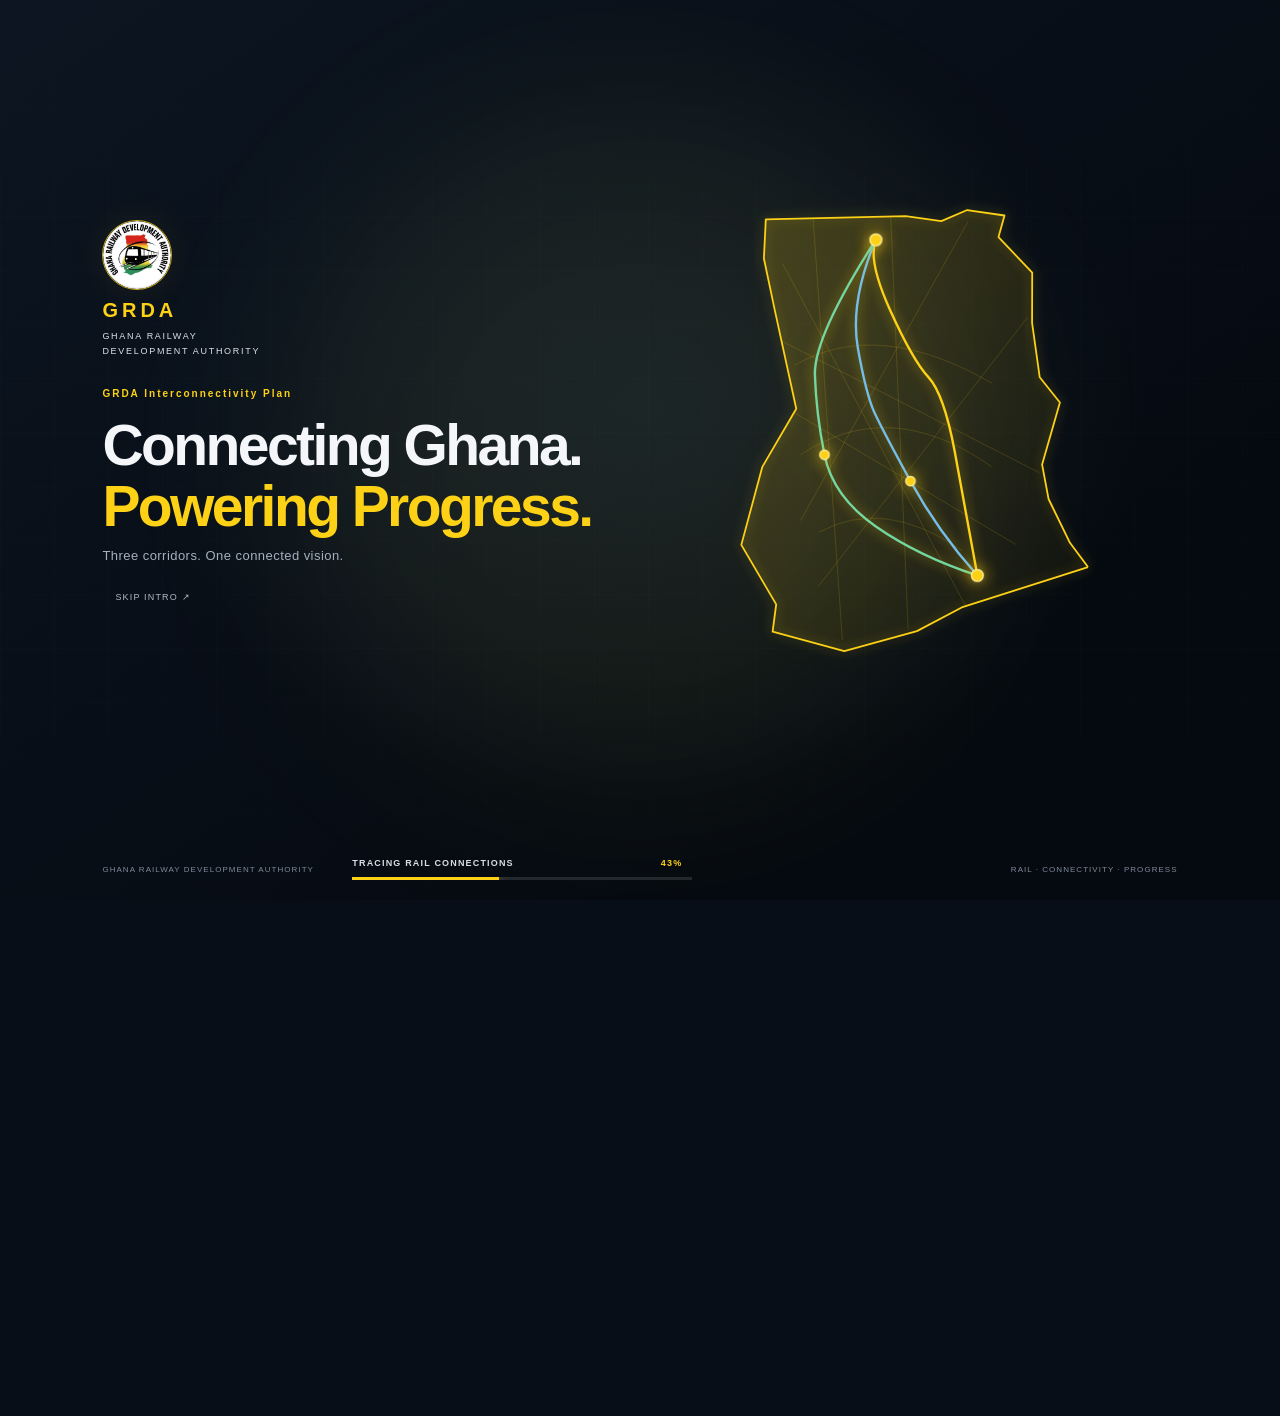
==== index.html @ c9bf3bff "fixes" ====
<!DOCTYPE html>
<html lang="en">
<head>
    <meta charset="UTF-8">
    <meta name="viewport" content="width=device-width, initial-scale=1">
    <meta name="theme-color" content="#080e17">

    <title>GRDA | Interconnectivity Plan</title>

    <meta
        name="description"
        content="Explore Ghana's Eastern, Central and Western railway corridors through the GRDA digital visualization platform."
    >

    <!-- =====================================================
         PWA
         ====================================================== -->

    <link rel="manifest" href="manifest.json">

    <meta name="mobile-web-app-capable" content="yes">
    <meta name="apple-mobile-web-app-capable" content="yes">
    <meta name="apple-mobile-web-app-status-bar-style" content="black-translucent">
    <meta name="apple-mobile-web-app-title" content="GRDA Corridors">

    <link rel="stylesheet" href="style.css">
    <script src="app.js" defer></script>
</head>

<body>
    <a class="skip-link" href="#corridors">Skip introduction</a>

    <!-- CINEMATIC OPENING -->
    <section id="intro" class="intro" aria-label="GRDA introduction">
        <div class="intro-grid" aria-hidden="true"></div>
        <div class="intro-glow" aria-hidden="true"></div>

        <div class="intro-content">
            <div class="brand-lockup">
                <div class="brand-seal">
                    <img
                        src="assets/GRDA-Logo.jpg"
                        alt=""
                        onerror="this.style.display='none'"
                    >
                    <span class="seal-fallback" aria-hidden="true">G</span>
                </div>

                <p class="brand-acronym">GRDA</p>
                <p class="brand-name">
                    GHANA RAILWAY<br>
                    DEVELOPMENT AUTHORITY
                </p>
            </div>

            <p class="intro-eyebrow">GRDA Interconnectivity Plan</p>

            <h1>
                Connecting Ghana.<br>
                <span>Powering Progress.</span>
            </h1>

            <p class="intro-description">
                Three corridors. One connected vision.
            </p>

            <div class="intro-map" aria-label="Stylized map of Ghana with illustrative rail routes">
                <svg
                    id="ghana-map"
                    viewBox="0 0 360 410"
                    role="img"
                    aria-labelledby="map-title map-description"
                >
                    <title id="map-title">Ghana railway network introduction</title>
                    <desc id="map-description">
                        A stylized outline of Ghana with animated illustrative
                        connections representing the three railway corridors.
                        Lines are decorative and are not surveyed route alignments.
                    </desc>

                    <defs>
                        <linearGradient id="ghana-fill" x1="0" y1="0" x2="1" y2="1">
                            <stop offset="0%" stop-color="#fcd116" stop-opacity=".20"/>
                            <stop offset="100%" stop-color="#fcd116" stop-opacity=".025"/>
                        </linearGradient>

                        <filter id="route-glow" x="-100%" y="-100%" width="300%" height="300%">
                            <feGaussianBlur stdDeviation="4" result="blur"/>
                            <feMerge>
                                <feMergeNode in="blur"/>
                                <feMergeNode in="SourceGraphic"/>
                            </feMerge>
                        </filter>

                        <clipPath id="ghana-clip">
                            <path id="ghana-outline" d="
                                M 320.6 319.0
                                L 214.9 352.8
                                L 177.4 372.6
                                L 116.6 389.4
                                L 56.6 373.0
                                L 59.6 350.2
                                L 30.4 300.4
                                L 48.0 235.1
                                L 76.4 186.5
                                L 58.5 104.3
                                L 49.3 60.7
                                L 50.9 27.9
                                L 168.0 25.2
                                L 197.8 29.4
                                L 219.5 20.1
                                L 250.7 24.7
                                L 245.7 42.7
                                L 273.9 72.5
                                L 273.8 114.5
                                L 280.2 160.1
                                L 297.1 181.2
                                L 282.2 233.2
                                L 287.6 262.0
                                L 305.5 298.7
                                Z
                            "/>
                        </clipPath>
                    </defs>

                    <path
                        class="ghana-fill"
                        d="
                            M 320.6 319.0 L 214.9 352.8 L 177.4 372.6
                            L 116.6 389.4 L 56.6 373.0 L 59.6 350.2
                            L 30.4 300.4 L 48.0 235.1 L 76.4 186.5
                            L 58.5 104.3 L 49.3 60.7 L 50.9 27.9
                            L 168.0 25.2 L 197.8 29.4 L 219.5 20.1
                            L 250.7 24.7 L 245.7 42.7 L 273.9 72.5
                            L 273.8 114.5 L 280.2 160.1 L 297.1 181.2
                            L 282.2 233.2 L 287.6 262.0 L 305.5 298.7 Z
                        "
                    />

                    <path
                        class="ghana-outline"
                        pathLength="100"
                        d="
                            M 320.6 319.0 L 214.9 352.8 L 177.4 372.6
                            L 116.6 389.4 L 56.6 373.0 L 59.6 350.2
                            L 30.4 300.4 L 48.0 235.1 L 76.4 186.5
                            L 58.5 104.3 L 49.3 60.7 L 50.9 27.9
                            L 168.0 25.2 L 197.8 29.4 L 219.5 20.1
                            L 250.7 24.7 L 245.7 42.7 L 273.9 72.5
                            L 273.8 114.5 L 280.2 160.1 L 297.1 181.2
                            L 282.2 233.2 L 287.6 262.0 L 305.5 298.7 Z
                        "
                    />

                    <g class="map-terrain" clip-path="url(#ghana-clip)">
                        <path d="M 45 120 L 280 240 M 50 175 L 260 300
                                 M 65 65 L 220 355 M 90 20 L 115 380
                                 M 155 15 L 170 370 M 220 30 L 80 280
                                 M 270 110 L 95 335"
                              fill="none"/>

                        <path d="M 75 150 Q 145 110 240 165
                                 M 80 225 Q 155 175 240 235
                                 M 95 290 Q 150 260 215 305"
                              fill="none"/>
                    </g>

                    <g class="rail-network" clip-path="url(#ghana-clip)">
                        <path class="rail-track eastern-track"
                              pathLength="100"
                              d="M 228 326 Q 218 270 209 222 T 187 160
                                 T 155 104 T 143 45"/>

                        <path class="rail-track central-track"
                              pathLength="100"
                              d="M 228 326 Q 195 289 172 247
                                 T 142 190 T 128 136 T 143 45"/>

                        <path class="rail-track western-track"
                              pathLength="100"
                              d="M 228 326 Q 179 310 143 285
                                 T 100 225 T 92 158 T 143 45"/>
                    </g>

                    <g class="map-nodes">
                        <circle cx="228" cy="326" r="5"/>
                        <circle cx="143" cy="45" r="5"/>
                        <circle cx="172" cy="247" r="4"/>
                        <circle cx="100" cy="225" r="4"/>
                    </g>
                </svg>
            </div>

            <button id="skip-intro" class="skip-intro" type="button">
                SKIP INTRO <span aria-hidden="true">↗</span>
            </button>
        </div>

        <div class="intro-footer">
            <span>GHANA RAILWAY DEVELOPMENT AUTHORITY</span>
            <div class="loading-block" aria-live="polite">
                <div class="loading-meta">
                    <span id="loading-status">INITIALIZING NETWORK</span>
                    <span id="loading-percent">00%</span>
                </div>

                <div
                    class="loading-track"
                    role="progressbar"
                    aria-label="Opening animation progress"
                    aria-valuemin="0"
                    aria-valuemax="100"
                    aria-valuenow="0"
                    id="loading-progress"
                >
                    <span id="loading-bar"></span>
                </div>
            </div>
            <span>RAIL · CONNECTIVITY · PROGRESS</span>
        </div>
    </section>


    <!-- MAIN HUB -->
    <main id="hub" class="hub" inert>
        <header class="site-header">
            <a class="header-brand" href="#home" aria-label="GRDA corridor hub home">
                <img class="header-mark" src="assets/GRDA-Logo.jpg" alt="">
                <span>
                    <strong>GRDA</strong>
                    <small>GHANA RAILWAY DEVELOPMENT AUTHORITY</small>
                </span>
            </a>

            <span class="header-status">
                <span class="status-dot"></span>
                Interconnectivity Plan 
            </span>
        </header>

        <section id="home" class="hero">
            <div class="hero-copy">
                <p class="eyebrow">
                    <span class="eyebrow-line"></span>
                    GHANA'S RAILWAY FUTURE
                </p>

                <h2>
                    Connecting Ghana.<br>
                    <span>Powering Progress.</span>
                </h2>

                <p class="hero-description">
                    Explore the railway corridors shaping national
                    connectivity through immersive three-dimensional
                    visualizations.
                </p>

                <a class="hero-cta" href="#corridors">
                    <span class="cta-icon" aria-hidden="true">↓</span>
                    <span>EXPLORE THE CORRIDORS</span>
                </a>
            </div>

            <div class="hero-map-panel" aria-hidden="true">
                <div class="panel-label">WESTERN CORRIDOR</div>

                <svg viewBox="0 0 360 410">
                    <path class="hero-ghana-fill"
                          d="M 320.6 319.0 L 214.9 352.8 L 177.4 372.6
                             L 116.6 389.4 L 56.6 373.0 L 59.6 350.2
                             L 30.4 300.4 L 48.0 235.1 L 76.4 186.5
                             L 58.5 104.3 L 49.3 60.7 L 50.9 27.9
                             L 168.0 25.2 L 197.8 29.4 L 219.5 20.1
                             L 250.7 24.7 L 245.7 42.7 L 273.9 72.5
                             L 273.8 114.5 L 280.2 160.1 L 297.1 181.2
                             L 282.2 233.2 L 287.6 262.0 L 305.5 298.7 Z"/>

                    <path class="hero-ghana-line"
                          d="M 320.6 319.0 L 214.9 352.8 L 177.4 372.6
                             L 116.6 389.4 L 56.6 373.0 L 59.6 350.2
                             L 30.4 300.4 L 48.0 235.1 L 76.4 186.5
                             L 58.5 104.3 L 49.3 60.7 L 50.9 27.9
                             L 168.0 25.2 L 197.8 29.4 L 219.5 20.1
                             L 250.7 24.7 L 245.7 42.7 L 273.9 72.5
                             L 273.8 114.5 L 280.2 160.1 L 297.1 181.2
                             L 282.2 233.2 L 287.6 262.0 L 305.5 298.7 Z"/>

                    <path class="hero-route"
                          d="M228 326 Q218 270 209 222 T187 160 T155 104 T143 45"/>
                    <path class="hero-route route-blue"
                          d="M228 326 Q195 289 172 247 T142 190 T128 136 T143 45"/>
                    <path class="hero-route route-green"
                          d="M228 326 Q179 310 143 285 T100 225 T92 158 T143 45"/>

                    <circle class="hero-node" cx="228" cy="326" r="5"/>
                    <circle class="hero-node" cx="143" cy="45" r="5"/>
                </svg>

                <div class="map-caption map-caption-top">EASTERN CORRIDOR</div>
                <div class="map-caption map-caption-bottom">CENTRAL CORRIDOR</div>
            </div>

            <div class="hero-index" aria-hidden="true">
                <span>01</span>
                <span class="index-rule"></span>
                <span>03 CORRIDORS</span>
            </div>
        </section>


        <section id="corridors" class="corridors">
            <div class="section-heading">
                <div>
                    <p class="eyebrow">
                        <span class="eyebrow-line"></span>
                        THE NATIONAL NETWORK
                    </p>
                    <h2>Choose your corridor.</h2>
                </div>

                <p class="section-note">
                    Select a corridor to enter its dedicated
                    3D railway environment.
                </p>
            </div>


            <div class="corridor-grid">

                <article class="corridor-card eastern">
                    <div class="card-visual">
                        <span class="card-number">01 / EASTERN</span>
                        <svg class="card-route" viewBox="0 0 360 410"
                             aria-hidden="true">
                            <path class="route-outline"
                                  d="M 320.6 319.0 L 214.9 352.8 L 177.4 372.6
                                     L 116.6 389.4 L 56.6 373.0 L 59.6 350.2
                                     L 30.4 300.4 L 48.0 235.1 L 76.4 186.5
                                     L 58.5 104.3 L 49.3 60.7 L 50.9 27.9
                                     L 168.0 25.2 L 197.8 29.4 L 219.5 20.1
                                     L 250.7 24.7 L 245.7 42.7 L 273.9 72.5
                                     L 273.8 114.5 L 280.2 160.1 L 297.1 181.2
                                     L 282.2 233.2 L 287.6 262.0 L 305.5 298.7 Z"/>
                            <path class="route-line"
                                  d="M180 360 Q220 300 245 230 T250 120 Q240 70 200 35"/>
                            <circle cx="180" cy="360" r="4"/>
                            <circle cx="200" cy="35" r="4"/>
                        </svg>
                        <span class="card-coordinate">SOUTH → NORTH</span>
                    </div>

                    <div class="card-content">
                        <p class="card-kicker">CORRIDOR 01</p>
                        <h3>Eastern Corridor</h3>
                        <p class="card-endpoints">Tema Port <span>→</span> Paga</p>
                        <p class="card-description">
                            A northbound connection from the coast
                            towards Ghana's northern frontier.
                        </p>

                        <a class="corridor-link"
                           data-corridor="eastern"
                           target="_blank"
                           rel="noopener noreferrer"
                           href="#configure-eastern">
                            <span>PREVIEW EASTERN CORRIDOR</span>
                            <span class="link-arrow" aria-hidden="true">↗</span>
                        </a>
                    </div>
                </article>


                <article class="corridor-card central">
                    <div class="card-visual">
                        <span class="card-number">02 / CENTRAL</span>
                        <svg class="card-route" viewBox="0 0 360 410"
                             aria-hidden="true">
                            <path class="route-outline"
                                  d="M 320.6 319.0 L 214.9 352.8 L 177.4 372.6
                                     L 116.6 389.4 L 56.6 373.0 L 59.6 350.2
                                     L 30.4 300.4 L 48.0 235.1 L 76.4 186.5
                                     L 58.5 104.3 L 49.3 60.7 L 50.9 27.9
                                     L 168.0 25.2 L 197.8 29.4 L 219.5 20.1
                                     L 250.7 24.7 L 245.7 42.7 L 273.9 72.5
                                     L 273.8 114.5 L 280.2 160.1 L 297.1 181.2
                                     L 282.2 233.2 L 287.6 262.0 L 305.5 298.7 Z"/>
                            <path class="route-line"
                                  d="M150 365 Q170 300 165 240 T180 160 Q180 90 170 35"/>
                            <circle cx="150" cy="365" r="4"/>
                            <circle cx="170" cy="35" r="4"/>
                        </svg>
                        <span class="card-coordinate">SOUTH → NORTH</span>
                    </div>

                    <div class="card-content">
                        <p class="card-kicker">CORRIDOR 02</p>
                        <h3>Central Corridor</h3>
                        <p class="card-endpoints">Accra <span>→</span> Sawla</p>
                        <p class="card-description">
                            Explore the proposed central connection
                            between Accra and northern Ghana.
                        </p>

                        <a class="corridor-link"
                           data-corridor="central"
                           target="_blank"
                           rel="noopener noreferrer"
                           href="#configure-central">
                            <span>PREVIEW CENTRALCORRIDOR</span>
                            <span class="link-arrow" aria-hidden="true">↗</span>
                        </a>
                    </div>
                </article>


                <article class="corridor-card western">
                    <div class="card-visual">
                        <span class="card-number">03 / WESTERN</span>
                        <svg class="card-route" viewBox="0 0 360 410"
                             aria-hidden="true">
                            <path class="route-outline"
                                  d="M 320.6 319.0 L 214.9 352.8 L 177.4 372.6
                                     L 116.6 389.4 L 56.6 373.0 L 59.6 350.2
                                     L 30.4 300.4 L 48.0 235.1 L 76.4 186.5
                                     L 58.5 104.3 L 49.3 60.7 L 50.9 27.9
                                     L 168.0 25.2 L 197.8 29.4 L 219.5 20.1
                                     L 250.7 24.7 L 245.7 42.7 L 273.9 72.5
                                     L 273.8 114.5 L 280.2 160.1 L 297.1 181.2
                                     L 282.2 233.2 L 287.6 262.0 L 305.5 298.7 Z"/>
                            <path class="route-line"
                                  d="M100 365 Q100 310 90 250 T90 180 Q100 100 170 35"/>
                            <circle cx="100" cy="365" r="4"/>
                            <circle cx="170" cy="35" r="4"/>
                        </svg>
                        <span class="card-coordinate">COAST → NORTHWEST</span>
                    </div>

                    <div class="card-content">
                        <p class="card-kicker">CORRIDOR 03</p>
                        <h3>Western Corridor</h3>
                        <p class="card-endpoints">Takoradi <span>→</span> Hamile</p>
                        <p class="card-description">
                            Follow the western railway connection
                            from the coast towards the northwest.
                        </p>

                        <a class="corridor-link"
                           data-corridor="western"
                           target="_blank"
                           rel="noopener noreferrer"
                           href="#configure-western">
                            <span>PREVIEW WESTERN CORRIDOR</span>
                            <span class="link-arrow" aria-hidden="true">↗</span>
                        </a>
                    </div>
                </article>

            </div>
        </section>


        <footer class="site-footer">
            <a class="footer-brand" href="#home">GRDA</a>
            <p>GHANA RAILWAY DEVELOPMENT AUTHORITY</p>
            <p class="footer-note">
                NATIONAL RAILWAY CORRIDOR VISUALIZATION PLATFORM
            </p>
        </footer>
    </main>


    <div id="navigation-overlay" class="navigation-overlay" aria-hidden="true">
        <div class="transition-mark"></div>
        <p>PREPARING CORRIDOR</p>
    </div>

    <noscript>
        <p class="noscript-message">
            Please enable JavaScript to experience the GRDA corridor hub.
        </p>
    </noscript>

    <!-- =====================================================
         PWA SERVICE WORKER
         ====================================================== -->

    <script>
        if (
            'serviceWorker' in navigator &&
            window.location.protocol !== 'file:'
        ) {
            window.addEventListener('load', () => {
                navigator.serviceWorker
                    .register('/sw.js')
                    .then((registration) => {
                        console.log(
                            'GRDA Hub PWA service worker registered:',
                            registration.scope
                        );
                    })
                    .catch((error) => {
                        console.error(
                            'GRDA Hub PWA service worker registration failed:',
                            error
                        );
                    });
            });
        } else if (window.location.protocol === 'file:') {
            console.warn(
                'GRDA Hub PWA requires an HTTP or HTTPS origin.'
            );
        }
    </script>

</body>

</html>
---- style.css ----
/* =========================================================
   GRDA UNIFIED CORRIDOR HUB
   Brand palette: Navy / Gold
   ========================================================= */

:root {
    color-scheme: dark;
    --gold: #fcd116;
    --gold-soft: #ffe36b;
    --navy: #080e17;
    --navy-light: #101a28;
    --panel: #0d1622;
    --text: #f4f6fa;
    --muted: #a5b0bf;
    --line: rgba(255, 255, 255, 0.11);
    --ease: cubic-bezier(.22, 1, .36, 1);
}

* {
    box-sizing: border-box;
}

html {
    scroll-behavior: smooth;
    scroll-padding-top: 90px;
}

body {
    margin: 0;
    background: var(--navy);
    color: var(--text);
    font-family: Inter, "Segoe UI", Arial, sans-serif;
    -webkit-font-smoothing: antialiased;
}

body.intro-active {
    overflow: hidden;
}

a {
    color: inherit;
    text-decoration: none;
}

button,
a {
    -webkit-tap-highlight-color: transparent;
}

button {
    font: inherit;
}

button:focus-visible,
a:focus-visible {
    outline: 2px solid var(--gold);
    outline-offset: 5px;
}

.skip-link {
    position: fixed;
    z-index: 100;
    top: 12px;
    left: 12px;
    padding: 12px 16px;
    background: var(--gold);
    color: #111;
    transform: translateY(-160%);
}

.skip-link:focus {
    transform: translateY(0);
}

/* ===================== INTRO ===================== */

.intro {
    position: fixed;
    z-index: 50;
    inset: 0;
    display: grid;
    place-items: center;
    overflow: hidden;
    padding: 32px clamp(28px, 8vw, 120px) 100px;
    background:
        radial-gradient(ellipse at 50% 45%,
            rgba(25, 46, 63, .45), transparent 56%),
        linear-gradient(145deg, #0c1521, #050a11 75%);
    transition:
        opacity 900ms var(--ease),
        visibility 900ms;
}

.intro.is-finished {
    opacity: 0;
    visibility: hidden;
    pointer-events: none;
}

.intro-grid {
    position: absolute;
    inset: 0;
    opacity: .12;
    background-image:
        linear-gradient(rgba(255,255,255,.07) 1px, transparent 1px),
        linear-gradient(90deg, rgba(255,255,255,.07) 1px, transparent 1px);
    background-size: 54px 54px;
    mask-image: linear-gradient(transparent, #000 20%, #000 80%, transparent);
}

.intro-glow {
    position: absolute;
    width: 60vw;
    height: 60vw;
    max-width: 700px;
    max-height: 700px;
    border-radius: 50%;
    background: rgba(252, 209, 22, .055);
    filter: blur(90px);
    animation: glow-breathe 5s ease-in-out infinite alternate;
}

.intro-content {
    position: relative;
    z-index: 1;
    width: min(100%, 1400px);
    padding-right: 49%;
    text-align: left;
    animation: intro-arrive 1.1s var(--ease) both;
}

.brand-lockup {
    margin-bottom: 28px;
    text-align: left;
}

.brand-seal {
    position: relative;
    display: grid;
    place-items: center;
    width: 70px;
    height: 70px;
    margin: 0 0 9px;
    overflow: hidden;
    border: 1px solid rgba(252, 209, 22, .8);
    border-radius: 50%;
    box-shadow: 0 0 36px rgba(252, 209, 22, .08);
}

.brand-seal img {
    position: absolute;
    width: 100%;
    height: 100%;
    object-fit: contain;
    border-radius: 50%;
}

.seal-fallback {
    color: var(--gold);
    font-family: Georgia, serif;
    font-size: 38px;
}

.brand-acronym {
    margin: 0;
    color: var(--gold);
    font-size: 20px;
    font-weight: 800;
    letter-spacing: .2em;
}

.brand-name {
    margin: 7px 0 0;
    color: #dce1e8;
    font-size: 9px;
    line-height: 1.7;
    letter-spacing: .19em;
}

.intro-eyebrow,
.eyebrow {
    display: flex;
    align-items: center;
    justify-content: center;
    gap: 11px;
    color: var(--gold);
    font-size: 10px;
    font-weight: 700;
    letter-spacing: .2em;
}

.intro-eyebrow {
    justify-content: flex-start;
}

.intro h1 {
    margin: 16px 0 10px;
    font-size: clamp(32px, 6vw, 57px);
    line-height: 1.08;
    letter-spacing: -.045em;
    font-weight: 650;
}

.intro h1 span,
.hero h2 span {
    color: var(--gold);
}

.intro-description {
    margin: 0;
    color: var(--muted);
    font-size: 13px;
    letter-spacing: .035em;
}

/* Ghana illustration and route drawing */

.intro-map {
    position: absolute;
    top: 50%;
    right: 4%;
    display: grid;
    place-items: center;
    width: 40%;
    height: min(62vh, 460px);
    margin: 0;
    transform: translateY(-50%);
}

.intro-map svg {
    display: block;
    width: auto;
    height: 100%;
    max-width: 100%;
    overflow: visible;
    filter: drop-shadow(0 0 16px rgba(252, 209, 22, .08));
}

.ghana-fill {
    fill: url(#ghana-fill);
    stroke: none;
}

.ghana-outline {
    fill: none;
    stroke: var(--gold);
    stroke-width: 1.5;
    stroke-linejoin: round;
    stroke-dasharray: 100;
    stroke-dashoffset: 100;
    animation: draw-outline 2.2s 0.4s var(--ease) forwards;
    filter: drop-shadow(0 0 5px rgba(252, 209, 22, .42));
}

.map-terrain {
    stroke: rgba(252, 209, 22, .18);
    stroke-width: .7;
}

.rail-track {
    fill: none;
    stroke: var(--gold);
    stroke-width: 2;
    stroke-linecap: round;
    stroke-dasharray: 100;
    stroke-dashoffset: 100;
    animation: draw-route 1.8s 1.3s var(--ease) forwards;
    filter: drop-shadow(0 0 5px rgba(252, 209, 22, .6));
}

.central-track {
    animation-delay: 1.65s;
    stroke: #75bde8;
}

.western-track {
    animation-delay: 1.9s;
    stroke: #74d6a0;
}

.map-nodes circle {
    fill: var(--gold);
    stroke: #fff2a6;
    stroke-width: 1;
    opacity: 0;
    animation: node-appear .4s 2.8s ease forwards;
    filter: drop-shadow(0 0 7px var(--gold));
}

.map-nodes circle:nth-child(2) {
    animation-delay: 3s;
}

.loading-block {
    width: 100%;
    margin: 0;
    text-align: left;
}

.loading-meta {
    display: flex;
    justify-content: space-between;
    gap: 15px;
    margin-bottom: 9px;
    color: #d7dde5;
    font-size: 9px;
    font-weight: 700;
    letter-spacing: .13em;
}

#loading-percent {
    margin-right: 10px;
    color: var(--gold);
    font-variant-numeric: tabular-nums;
}

.loading-track {
    height: 3px;
    overflow: hidden;
    background: rgba(255,255,255,.12);
}

#loading-bar {
    display: block;
    width: 0;
    height: 100%;
    background: var(--gold);
    box-shadow: 0 0 12px rgba(252, 209, 22, .7);
    transition: width 120ms linear;
}

.skip-intro {
    margin-top: 19px;
    padding: 9px 12px;
    border: 1px solid transparent;
    background: transparent;
    color: #aeb8c5;
    font-size: 9px;
    letter-spacing: .13em;
    cursor: pointer;
    transition: color .25s, border-color .25s;
}

.skip-intro:hover {
    color: var(--gold);
    border-color: rgba(252,209,22,.35);
}

.intro-footer {
    position: absolute;
    right: clamp(28px, 8vw, 120px);
    bottom: 20px;
    left: clamp(28px, 8vw, 120px);
    z-index: 2;
    display: flex;
    align-items: center;
    gap: clamp(12px, 3vw, 40px);
    color: #7f8a99;
    font-size: 8px;
    letter-spacing: .13em;
}

.intro-footer > span:last-child {
    margin-left: auto;
    text-align: right;
}

.intro-footer .loading-block {
    flex: 0 1 340px;
    width: min(340px, 30vw);
}

/* ===================== HUB ===================== */

.hub {
    min-height: 100vh;
    opacity: 0;
    transform: translateY(12px);
    transition:
        opacity 800ms var(--ease),
        transform 800ms var(--ease);
}

.hub.is-visible {
    opacity: 1;
    transform: translateY(0);
}

.site-header {
    position: sticky;
    z-index: 10;
    top: 0;
    display: flex;
    align-items: center;
    justify-content: space-between;
    min-height: 78px;
    padding: 15px clamp(20px, 5vw, 76px);
    border-bottom: 1px solid var(--line);
    background: rgba(8,14,23,.88);
    backdrop-filter: blur(18px);
}

.header-brand {
    display: flex;
    align-items: center;
    gap: 12px;
}

.header-mark {
    display: block;
    width: 38px;
    height: 38px;
    border: 1px solid var(--gold);
    border-radius: 50%;
    object-fit: contain;
}

.header-brand strong {
    display: block;
    color: var(--gold);
    font-size: 16px;
    letter-spacing: .16em;
}

.header-brand small {
    display: block;
    margin-top: 4px;
    color: var(--muted);
    font-size: 8px;
    letter-spacing: .09em;
}

.header-status {
    display: flex;
    align-items: center;
    gap: 9px;
    color: #a9b5c4;
    font-size: 9px;
    letter-spacing: .12em;
}

.status-dot {
    width: 6px;
    height: 6px;
    border-radius: 50%;
    background: #75d6a0;
    box-shadow: 0 0 9px rgba(117,214,160,.5);
}

.hero {
    position: relative;
    display: grid;
    grid-template-columns: 1.1fr .9fr;
    align-items: center;
    gap: 35px;
    min-height: 520px;
    padding: 64px clamp(20px, 8vw, 120px) 78px;
    overflow: hidden;
    border-bottom: 1px solid var(--line);
    background:
        radial-gradient(ellipse at 78% 50%,
            rgba(28, 50, 65, .45), transparent 55%);
}

.hero-copy {
    position: relative;
    z-index: 2;
    max-width: 600px;
}

.hero .eyebrow {
    justify-content: flex-start;
    font-size: 9px;
}

.eyebrow-line {
    display: inline-block;
    width: 28px;
    height: 1px;
    background: var(--gold);
}

.hero h2 {
    margin: 23px 0 20px;
    font-size: clamp(38px, 5vw, 66px);
    line-height: 1.07;
    letter-spacing: -.05em;
    font-weight: 650;
}

.hero-description {
    max-width: 460px;
    color: #aab5c3;
    font-size: 15px;
    line-height: 1.8;
}

.hero-cta {
    display: inline-flex;
    align-items: center;
    gap: 13px;
    margin-top: 24px;
    color: var(--gold);
    font-size: 10px;
    font-weight: 700;
    letter-spacing: .12em;
}

.cta-icon {
    display: grid;
    place-items: center;
    width: 36px;
    height: 36px;
    border: 1px solid rgba(252,209,22,.65);
    border-radius: 50%;
    font-size: 17px;
    transition: background .25s, color .25s, transform .25s;
}

.hero-cta:hover .cta-icon {
    transform: translateY(3px);
    background: var(--gold);
    color: var(--navy);
}

.hero-map-panel {
    position: relative;
    display: grid;
    place-items: center;
    min-height: 360px;
}

.hero-map-panel svg {
    width: min(100%, 310px);
    max-height: 400px;
    overflow: visible;
}

.hero-ghana-fill {
    fill: rgba(252,209,22,.06);
}

.hero-ghana-line {
    fill: none;
    stroke: rgba(252,209,22,.55);
    stroke-width: 1.3;
}

.hero-route {
    fill: none;
    stroke: var(--gold);
    stroke-width: 2;
    stroke-linecap: round;
    stroke-dasharray: 5 5;
    animation: route-flow 12s linear infinite;
}

.hero-route.route-blue {
    stroke: #75bde8;
    animation-delay: -4s;
}

.hero-route.route-green {
    stroke: #74d6a0;
    animation-delay: -8s;
}

.hero-node {
    fill: var(--gold);
    filter: drop-shadow(0 0 6px var(--gold));
}

.panel-label,
.map-caption {
    position: absolute;
    color: #9daab9;
    font-size: 8px;
    letter-spacing: .14em;
}

.panel-label {
    top: 10px;
    right: 0;
}

.map-caption-top {
    top: 16%;
    left: 2%;
}

.map-caption-bottom {
    right: 0;
    bottom: 12%;
}

.hero-index {
    position: absolute;
    bottom: 20px;
    left: clamp(20px, 8vw, 120px);
    display: flex;
    align-items: center;
    gap: 12px;
    color: #8693a3;
    font-size: 8px;
    letter-spacing: .13em;
}

.hero-index span:first-child {
    color: var(--gold);
    font-size: 13px;
}

.index-rule {
    width: 42px;
    height: 1px;
    background: var(--gold);
}

/* ===================== CORRIDOR CARDS ===================== */

.corridors {
    padding: 75px clamp(20px, 6vw, 90px) 90px;
}

.section-heading {
    display: flex;
    align-items: end;
    justify-content: space-between;
    gap: 25px;
    margin-bottom: 34px;
}

.section-heading .eyebrow {
    justify-content: flex-start;
    font-size: 9px;
}

.section-heading h2 {
    margin: 15px 0 0;
    font-size: clamp(28px, 3.5vw, 42px);
    letter-spacing: -.035em;
}

.section-note {
    max-width: 320px;
    margin: 0 0 5px;
    color: var(--muted);
    font-size: 12px;
    line-height: 1.8;
}

.corridor-grid {
    display: grid;
    grid-template-columns: repeat(3, minmax(0, 1fr));
    gap: 19px;
}

.corridor-card {
    --route-color: var(--gold);
    position: relative;
    min-width: 0;
    overflow: hidden;
    border: 1px solid rgba(255,255,255,.12);
    border-radius: 5px;
    background: linear-gradient(145deg, #111c2a, #0a111b 80%);
    transition:
        transform 350ms var(--ease),
        border-color 350ms,
        box-shadow 350ms;
}

.corridor-card.central {
    --route-color: #75bde8;
}

.corridor-card.western {
    --route-color: #74d6a0;
}

.corridor-card:hover,
.corridor-card:focus-within {
    transform: translateY(-6px);
    border-color: var(--route-color);
    box-shadow: 0 15px 40px rgba(0,0,0,.23);
}

.card-visual {
    position: relative;
    display: grid;
    place-items: center;
    min-height: 190px;
    overflow: hidden;
    border-bottom: 1px solid var(--line);
    background:
        radial-gradient(ellipse at center,
            rgba(255,255,255,.045), transparent 70%);
}

.card-visual::after {
    position: absolute;
    right: -35px;
    bottom: -55px;
    width: 150px;
    height: 150px;
    border: 1px solid rgba(255,255,255,.05);
    border-radius: 50%;
    content: "";
}

.card-number,
.card-coordinate {
    position: absolute;
    z-index: 1;
    color: #b0bbc8;
    font-size: 8px;
    letter-spacing: .13em;
}

.card-number {
    top: 17px;
    left: 18px;
}

.card-coordinate {
    right: 16px;
    bottom: 15px;
    font-size: 7px;
}

.card-route {
    width: 210px;
    max-width: 88%;
    height: 130px;
    overflow: visible;
}

.route-outline {
    fill: rgba(255,255,255,.015);
    stroke: rgba(255,255,255,.2);
    stroke-width: 1;
}

.route-line {
    fill: none;
    stroke: var(--route-color);
    stroke-width: 2;
    stroke-linecap: round;
    stroke-dasharray: 5 5;
    animation: route-flow 12s linear infinite;
}

.card-route circle {
    fill: var(--route-color);
    filter: drop-shadow(0 0 5px var(--route-color));
}

.card-content {
    padding: 25px 22px 23px;
}

.card-kicker {
    margin: 0 0 10px;
    color: var(--route-color);
    font-size: 8px;
    font-weight: 700;
    letter-spacing: .16em;
}

.card-content h3 {
    margin: 0;
    font-size: clamp(19px, 2vw, 24px);
    font-weight: 600;
    letter-spacing: -.025em;
}

.card-endpoints {
    margin: 12px 0;
    color: #f0f2f6;
    font-size: 12px;
    font-weight: 600;
}

.card-endpoints span {
    padding: 0 5px;
    color: var(--route-color);
}

.card-description {
    min-height: 60px;
    margin: 0 0 22px;
    color: #9eabba;
    font-size: 11px;
    line-height: 1.8;
}

.corridor-link {
    display: flex;
    align-items: center;
    justify-content: space-between;
    gap: 10px;
    padding: 13px 14px;
    border: 1px solid rgba(255,255,255,.18);
    border-radius: 3px;
    color: #e8edf4;
    font-size: 9px;
    font-weight: 700;
    letter-spacing: .1em;
    transition:
        border-color 250ms,
        background 250ms,
        color 250ms;
}

.corridor-link:hover {
    border-color: var(--route-color);
    background: var(--route-color);
    color: #08111b;
}

.link-arrow {
    font-size: 16px;
    transition: transform 250ms;
}

.corridor-link:hover .link-arrow {
    transform: translate(2px, -2px);
}

/* ===================== FOOTER ===================== */

.site-footer {
    display: flex;
    align-items: center;
    flex-wrap: wrap;
    gap: 15px 25px;
    padding: 25px clamp(20px, 6vw, 90px);
    border-top: 1px solid var(--line);
}

.footer-brand {
    color: var(--gold);
    font-size: 17px;
    font-weight: 800;
    letter-spacing: .16em;
}

.site-footer p {
    margin: 0;
    color: #a0adbc;
    font-size: 8px;
    letter-spacing: .12em;
}

.site-footer .footer-note {
    margin-left: auto;
    text-align: right;
}

/* ===================== PAGE TRANSITION ===================== */

.navigation-overlay {
    position: fixed;
    z-index: 100;
    inset: 0;
    display: grid;
    align-content: center;
    justify-items: center;
    gap: 22px;
    background: rgba(5, 10, 17, .97);
    opacity: 0;
    visibility: hidden;
    transition: opacity 350ms, visibility 350ms;
}

.navigation-overlay.is-active {
    opacity: 1;
    visibility: visible;
}

.navigation-overlay p {
    color: var(--gold);
    font-size: 10px;
    letter-spacing: .2em;
}

.transition-mark {
    width: 40px;
    height: 40px;
    border: 1px solid rgba(252,209,22,.25);
    border-top-color: var(--gold);
    border-radius: 50%;
    animation: spin 900ms linear infinite;
}

.noscript-message {
    padding: 20px;
    color: #111;
    background: var(--gold);
}

/* ===================== ANIMATIONS ===================== */

@keyframes intro-arrive {
    from { opacity: 0; transform: translateY(16px); }
    to { opacity: 1; transform: translateY(0); }
}

@keyframes draw-outline {
    to { stroke-dashoffset: 0; }
}

@keyframes draw-route {
    to { stroke-dashoffset: 0; }
}

@keyframes node-appear {
    to { opacity: 1; }
}

@keyframes glow-breathe {
    from { opacity: .45; transform: scale(.92); }
    to { opacity: 1; transform: scale(1.08); }
}

@keyframes route-flow {
    to { stroke-dashoffset: -100; }
}

@keyframes spin {
    to { transform: rotate(360deg); }
}

/* ===================== RESPONSIVE ===================== */

@media (max-width: 900px) {
    .hero {
        grid-template-columns: 1fr .75fr;
        padding-right: 30px;
        padding-left: 30px;
    }

    .hero-index {
        left: 30px;
    }

    .corridor-grid {
        grid-template-columns: repeat(2, minmax(0, 1fr));
    }

    .corridor-card:last-child {
        grid-column: 1 / -1;
    }

    .corridor-card:last-child .card-content {
        padding-bottom: 25px;
    }
}

@media (max-width: 620px) {
    .intro {
        padding: 22px 20px 112px;
    }

    .intro-content {
        width: min(100%, 640px);
        padding-right: 0;
        text-align: center;
    }

    .brand-lockup {
        margin-bottom: 19px;
        text-align: center;
    }

    .brand-seal {
        width: 57px;
        height: 57px;
        margin: 0 auto 9px;
    }

    .intro-eyebrow {
        justify-content: center;
    }

    .intro h1 {
        font-size: clamp(31px, 9vw, 44px);
    }

    .intro-map {
        position: relative;
        top: auto;
        right: auto;
        width: min(78vw, 240px);
        height: min(36vh, 220px);
        margin-top: 5px;
        margin-right: auto;
        margin-bottom: 0;
        margin-left: auto;
        transform: none;
    }

    .intro-map svg {
        max-height: 240px;
    }

    .intro-footer {
        right: 20px;
        bottom: 14px;
        left: 20px;
        align-items: flex-start;
        flex-direction: column;
        gap: 8px;
        font-size: 7px;
    }

    .intro-footer .loading-block {
        flex: 0 1 auto;
        width: 100%;
        max-width: 340px;
    }

    .intro-footer > span:last-child {
        display: none;
    }

    .site-header {
        min-height: 68px;
        padding: 12px 18px;
    }

    .header-brand small {
        max-width: 190px;
        font-size: 7px;
    }

    .header-status {
        display: none;
    }

    .hero {
        grid-template-columns: 1fr;
        gap: 5px;
        padding: 54px 22px 70px;
    }

    .hero h2 {
        font-size: clamp(37px, 10vw, 54px);
    }

    .hero-description {
        font-size: 13px;
    }

    .hero-map-panel {
        min-height: 285px;
        margin-top: 12px;
    }

    .hero-map-panel svg {
        width: 230px;
        max-height: 285px;
    }

    .panel-label {
        right: 5%;
    }

    .map-caption-top {
        left: 4%;
    }

    .map-caption-bottom {
        right: 4%;
    }

    .hero-index {
        bottom: 19px;
        left: 22px;
    }

    .corridors {
        padding: 54px 18px 60px;
    }

    .section-heading {
        align-items: flex-start;
        flex-direction: column;
        gap: 12px;
    }

    .section-heading h2 {
        font-size: 32px;
    }

    .section-note {
        max-width: 400px;
    }

    .corridor-grid {
        grid-template-columns: 1fr;
        gap: 16px;
    }

    .corridor-card:last-child {
        grid-column: auto;
    }

    .card-visual {
        min-height: 165px;
    }

    .card-content {
        padding: 22px 19px;
    }

    .card-description {
        min-height: auto;
    }

    .site-footer {
        align-items: flex-start;
        flex-direction: column;
        gap: 12px;
        padding: 25px 20px;
    }

    .site-footer .footer-note {
        margin-left: 0;
        text-align: left;
    }
}

@media (min-width: 621px) and (max-height: 820px) {
    .intro {
        padding-top: 18px;
        padding-bottom: 88px;
    }

    .brand-lockup {
        margin-bottom: 16px;
    }

    .intro h1 {
        margin: 12px 0 8px;
    }

    .intro-map {
        height: min(56vh, 390px);
    }

    .skip-intro {
        margin-top: 12px;
    }
}

@media (max-width: 620px) and (min-height: 501px) and (max-height: 820px) {
    .intro-map {
        height: min(36vh, 220px);
    }
}

@media (max-width: 620px) and (max-height: 700px) {
    .intro {
        padding-top: 14px;
        padding-bottom: 98px;
    }

    .brand-lockup {
        margin-bottom: 10px;
    }

    .brand-seal {
        width: 48px;
        height: 48px;
        margin-bottom: 6px;
    }

    .intro h1 {
        margin: 10px 0 6px;
        font-size: clamp(27px, 9vw, 38px);
    }

    .intro-map {
        width: min(68vw, 210px);
        height: min(27vh, 170px);
        margin-top: 3px;
    }

    .skip-intro {
        margin-top: 8px;
    }

    .intro-footer {
        bottom: 10px;
        gap: 6px;
    }

    .loading-meta {
        margin-bottom: 5px;
    }
}

@media (min-width: 621px) and (max-height: 500px) {
    .intro {
        padding: 10px clamp(28px, 8vw, 80px) 56px;
    }

    .brand-lockup {
        display: flex;
        align-items: center;
        gap: 12px;
        margin-bottom: 10px;
    }

    .brand-seal {
        width: 44px;
        height: 44px;
        margin: 0;
    }

    .brand-acronym {
        font-size: 16px;
    }

    .brand-name {
        margin-top: 3px;
        font-size: 7px;
    }

    .intro h1 {
        margin: 9px 0 6px;
        font-size: clamp(26px, 3.2vw, 40px);
    }

    .intro-description {
        font-size: 11px;
    }

    .intro-map {
        top: 45%;
        right: 5%;
        width: 38%;
        height: min(66vh, 250px);
    }

    .skip-intro {
        margin-top: 7px;
        padding: 5px 8px;
    }

    .intro-footer {
        right: clamp(28px, 8vw, 80px);
        bottom: 10px;
        left: clamp(28px, 8vw, 80px);
        gap: 20px;
    }

    .intro-footer > span:last-child {
        display: none;
    }
}

@media (max-width: 620px) and (max-height: 500px) {
    .intro {
        display: flex;
        align-items: center;
        flex-direction: column;
        justify-content: flex-start;
        overflow-y: auto;
        padding: 12px 16px 18px;
    }

    .intro-content {
        width: min(100%, 640px);
        padding-right: 0;
        flex: 0 0 auto;
        text-align: center;
    }

    .brand-lockup {
        text-align: center;
    }

    .brand-seal {
        margin-right: auto;
        margin-left: auto;
    }

    .intro-eyebrow {
        justify-content: center;
    }

    .intro-map {
        position: relative;
        top: auto;
        right: auto;
        width: min(68vw, 210px);
        height: min(27vh, 130px);
        margin: 3px auto 0;
        transform: none;
    }

    .intro-footer {
        position: static;
        width: 100%;
        margin-top: 8px;
        align-items: flex-start;
        flex-direction: column;
        gap: 8px;
    }

    .intro-footer > span:last-child {
        display: none;
    }
}

@media (prefers-reduced-motion: reduce) {
    *,
    *::before,
    *::after {
        scroll-behavior: auto !important;
        animation-duration: .01ms !important;
        animation-iteration-count: 1 !important;
        transition-duration: .01ms !important;
    }
}
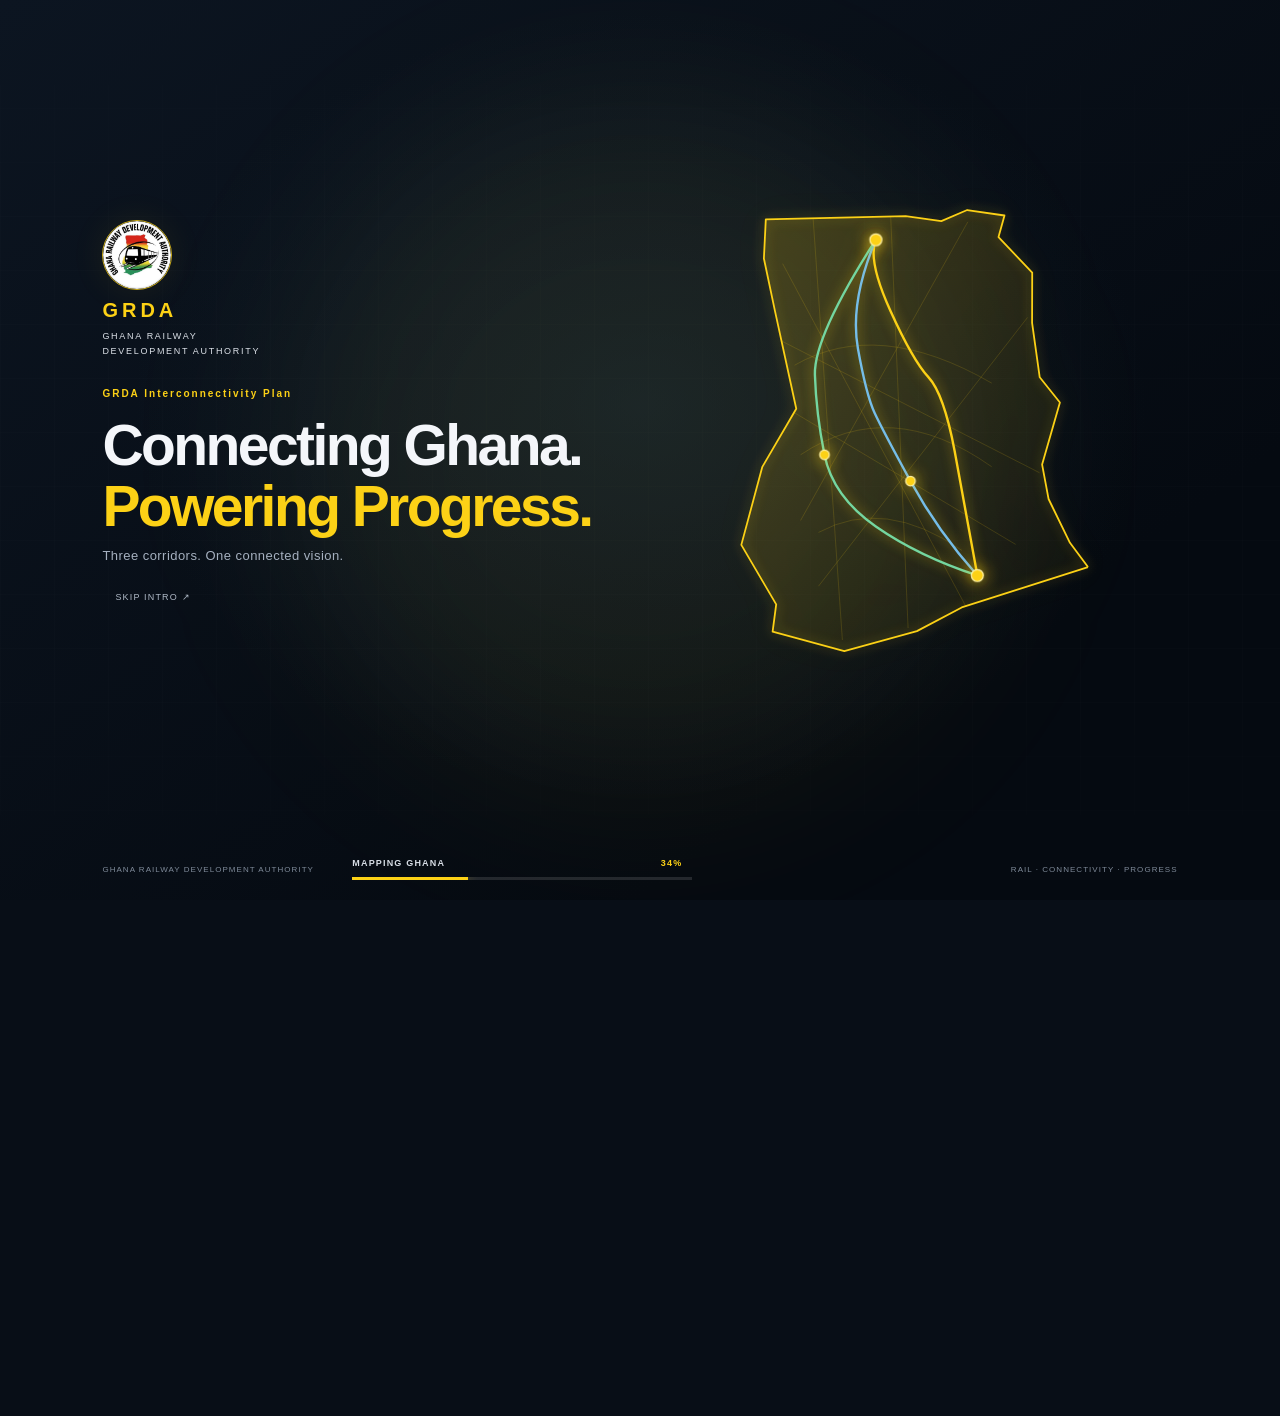
==== commit 8024738f: "small fix" ====
--- a/index.html
+++ b/index.html
@@ -408,7 +408,7 @@
                            target="_blank"
                            rel="noopener noreferrer"
                            href="#configure-central">
-                            <span>PREVIEW CENTRALCORRIDOR</span>
+                            <span>PREVIEW CENTRAL CORRIDOR</span>
                             <span class="link-arrow" aria-hidden="true">↗</span>
                         </a>
                     </div>
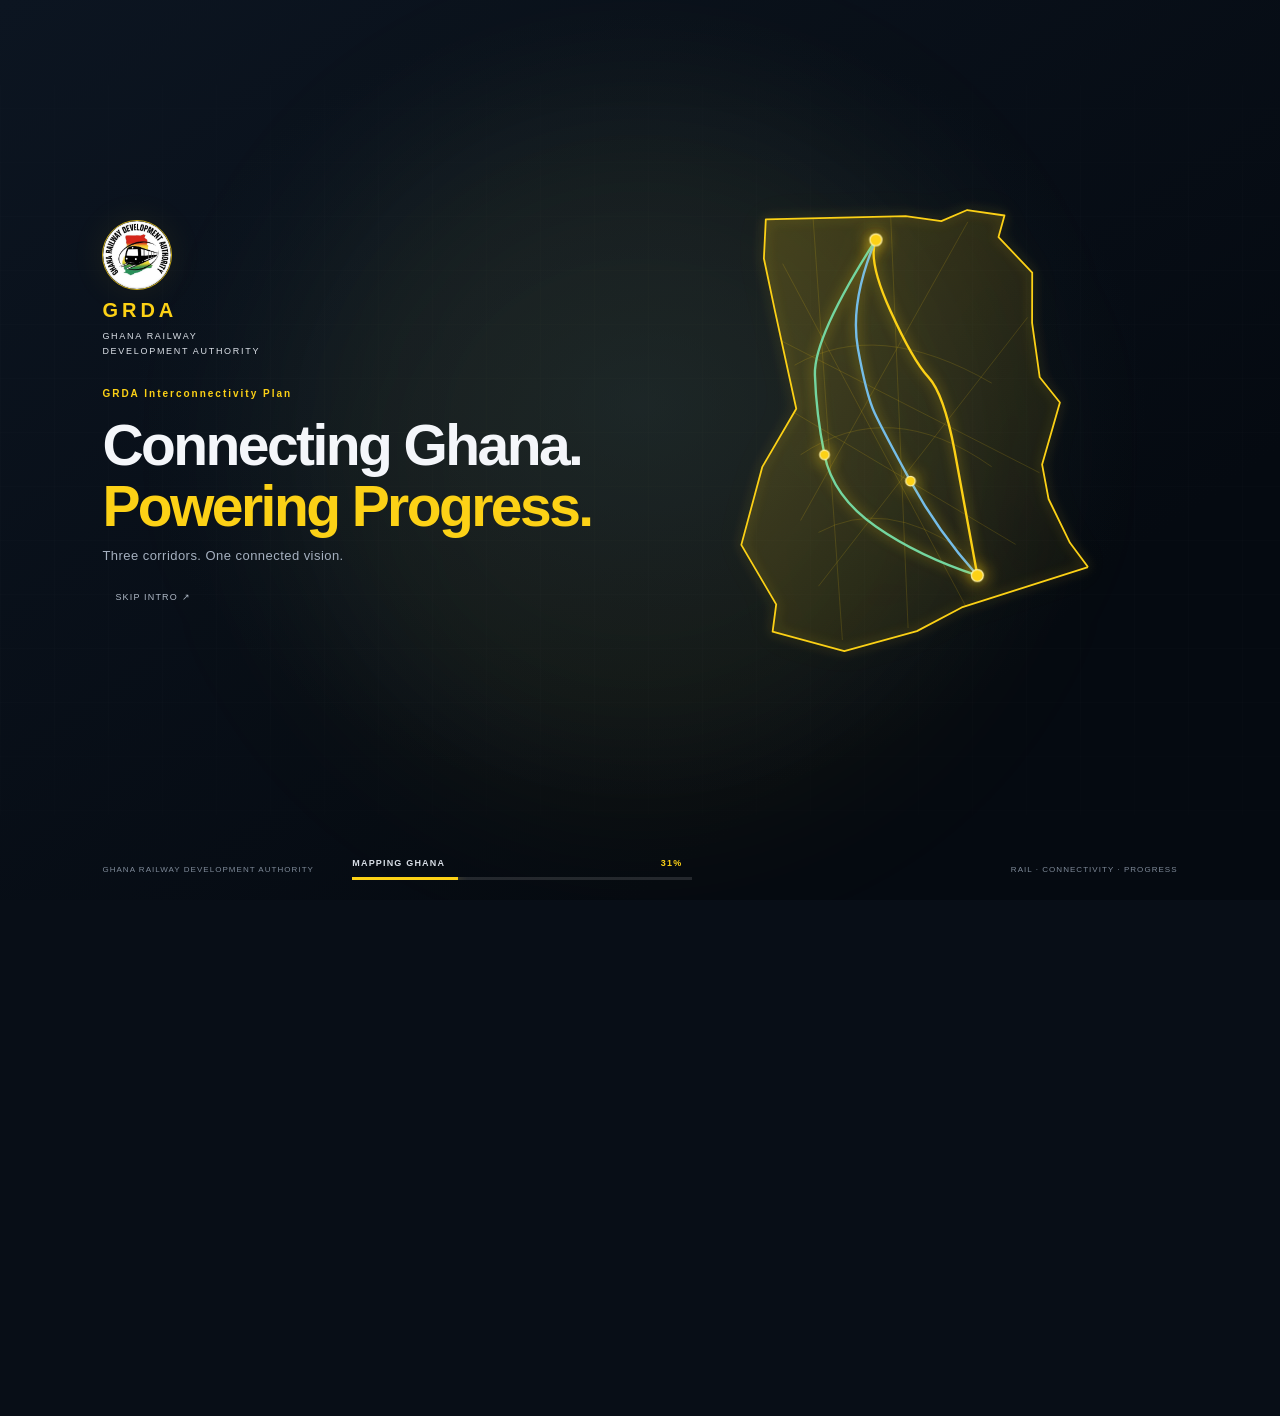
==== commit e4bcb12b: "done" ====
--- a/index.html
+++ b/index.html
@@ -18,6 +18,8 @@
          ====================================================== -->
 
     <link rel="manifest" href="manifest.json">
+    <link rel="icon" type="image/png" sizes="192x192" href="assets/icon-192.png">
+    <link rel="apple-touch-icon" href="assets/icon-192.png">
 
     <meta name="mobile-web-app-capable" content="yes">
     <meta name="apple-mobile-web-app-capable" content="yes">
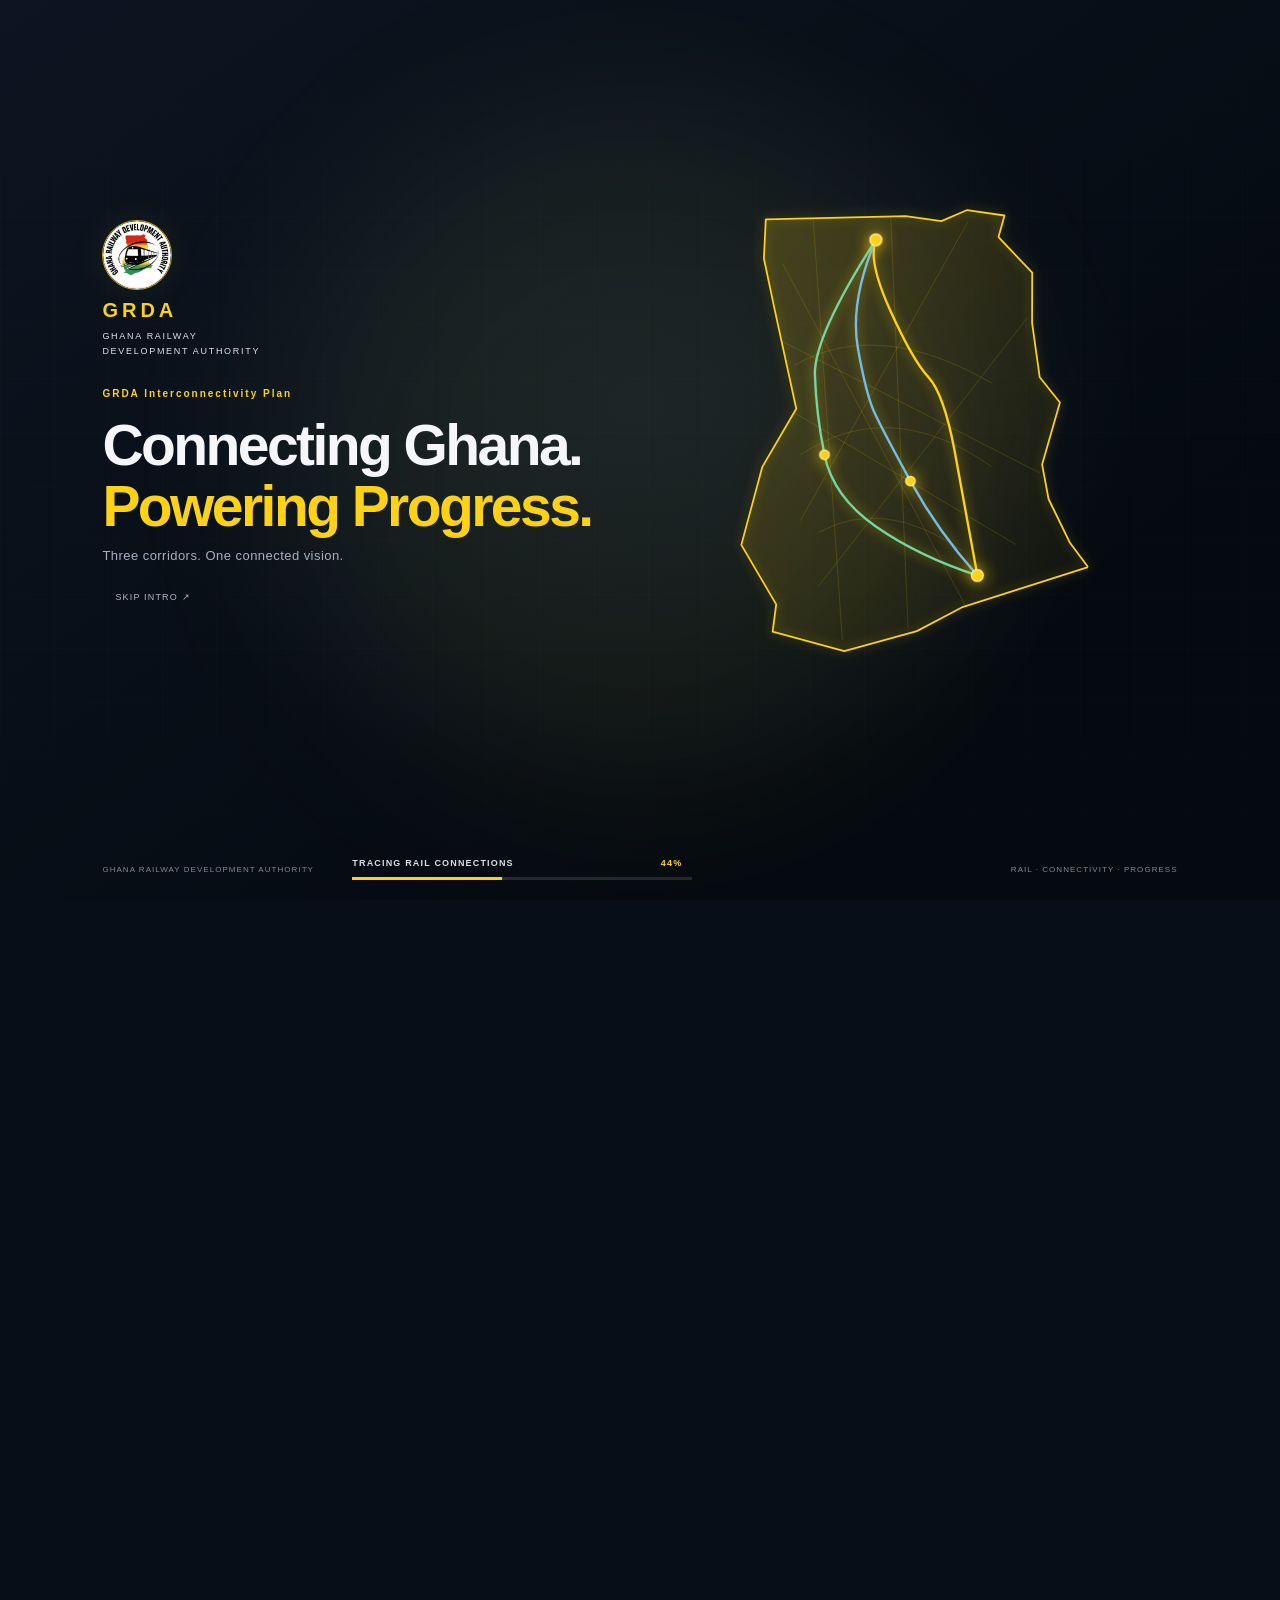
==== commit 4408da3c: "maps replaced" ====
--- a/index.html
+++ b/index.html
@@ -1,4 +1,3 @@
-
 <!DOCTYPE html>
 <html lang="en">
 <head>
@@ -332,25 +331,21 @@
             <div class="corridor-grid">
 
                 <article class="corridor-card eastern">
-                    <div class="card-visual">
-                        <span class="card-number">01 / EASTERN</span>
-                        <svg class="card-route" viewBox="0 0 360 410"
-                             aria-hidden="true">
-                            <path class="route-outline"
-                                  d="M 320.6 319.0 L 214.9 352.8 L 177.4 372.6
-                                     L 116.6 389.4 L 56.6 373.0 L 59.6 350.2
-                                     L 30.4 300.4 L 48.0 235.1 L 76.4 186.5
-                                     L 58.5 104.3 L 49.3 60.7 L 50.9 27.9
-                                     L 168.0 25.2 L 197.8 29.4 L 219.5 20.1
-                                     L 250.7 24.7 L 245.7 42.7 L 273.9 72.5
-                                     L 273.8 114.5 L 280.2 160.1 L 297.1 181.2
-                                     L 282.2 233.2 L 287.6 262.0 L 305.5 298.7 Z"/>
-                            <path class="route-line"
-                                  d="M180 360 Q220 300 245 230 T250 120 Q240 70 200 35"/>
-                            <circle cx="180" cy="360" r="4"/>
-                            <circle cx="200" cy="35" r="4"/>
-                        </svg>
-                        <span class="card-coordinate">SOUTH → NORTH</span>
+                    <!-- Real Eastern Corridor map (replaces the small drawn SVG).
+                         Clicking it opens the full-size image in a new tab. -->
+                    <div class="card-visual has-map">
+                        <a class="map-zoom"
+                           href="assets/eastern-corridor-map.webp"
+                           target="_blank"
+                           rel="noopener noreferrer"
+                           aria-label="Open the full Eastern Corridor map in a new tab">
+                            <img class="card-map"
+                                 src="assets/eastern-corridor-map.webp"
+                                 width="1600"
+                                 height="2262"
+                                 loading="lazy"
+                                 alt="Map of Ghana showing the Eastern Railway Corridor in magenta, running from Tema on the coast through the Volta and northern regions to Paga in the far north, with other corridors shown as dashed black lines.">
+                        </a>
                     </div>
 
                     <div class="card-content">
@@ -375,25 +370,21 @@
 
 
                 <article class="corridor-card central">
-                    <div class="card-visual">
-                        <span class="card-number">02 / CENTRAL</span>
-                        <svg class="card-route" viewBox="0 0 360 410"
-                             aria-hidden="true">
-                            <path class="route-outline"
-                                  d="M 320.6 319.0 L 214.9 352.8 L 177.4 372.6
-                                     L 116.6 389.4 L 56.6 373.0 L 59.6 350.2
-                                     L 30.4 300.4 L 48.0 235.1 L 76.4 186.5
-                                     L 58.5 104.3 L 49.3 60.7 L 50.9 27.9
-                                     L 168.0 25.2 L 197.8 29.4 L 219.5 20.1
-                                     L 250.7 24.7 L 245.7 42.7 L 273.9 72.5
-                                     L 273.8 114.5 L 280.2 160.1 L 297.1 181.2
-                                     L 282.2 233.2 L 287.6 262.0 L 305.5 298.7 Z"/>
-                            <path class="route-line"
-                                  d="M150 365 Q170 300 165 240 T180 160 Q180 90 170 35"/>
-                            <circle cx="150" cy="365" r="4"/>
-                            <circle cx="170" cy="35" r="4"/>
-                        </svg>
-                        <span class="card-coordinate">SOUTH → NORTH</span>
+                    <!-- Real Central Corridor map (replaces the small drawn SVG).
+                         Clicking it opens the full-size image in a new tab. -->
+                    <div class="card-visual has-map">
+                        <a class="map-zoom"
+                           href="assets/central-corridor-map.webp"
+                           target="_blank"
+                           rel="noopener noreferrer"
+                           aria-label="Open the full Central Corridor map in a new tab">
+                            <img class="card-map"
+                                 src="assets/central-corridor-map.webp"
+                                 width="1600"
+                                 height="2262"
+                                 loading="lazy"
+                                 alt="Map of Ghana showing the Central Railway Corridor in green, running from Accra on the coast through Kumasi and Ejura to Tamale and Sawla in the north, with other corridors shown as dashed black lines.">
+                        </a>
                     </div>
 
                     <div class="card-content">
@@ -418,25 +409,21 @@
 
 
                 <article class="corridor-card western">
-                    <div class="card-visual">
-                        <span class="card-number">03 / WESTERN</span>
-                        <svg class="card-route" viewBox="0 0 360 410"
-                             aria-hidden="true">
-                            <path class="route-outline"
-                                  d="M 320.6 319.0 L 214.9 352.8 L 177.4 372.6
-                                     L 116.6 389.4 L 56.6 373.0 L 59.6 350.2
-                                     L 30.4 300.4 L 48.0 235.1 L 76.4 186.5
-                                     L 58.5 104.3 L 49.3 60.7 L 50.9 27.9
-                                     L 168.0 25.2 L 197.8 29.4 L 219.5 20.1
-                                     L 250.7 24.7 L 245.7 42.7 L 273.9 72.5
-                                     L 273.8 114.5 L 280.2 160.1 L 297.1 181.2
-                                     L 282.2 233.2 L 287.6 262.0 L 305.5 298.7 Z"/>
-                            <path class="route-line"
-                                  d="M100 365 Q100 310 90 250 T90 180 Q100 100 170 35"/>
-                            <circle cx="100" cy="365" r="4"/>
-                            <circle cx="170" cy="35" r="4"/>
-                        </svg>
-                        <span class="card-coordinate">COAST → NORTHWEST</span>
+                    <!-- Real Western Corridor map (replaces the small drawn SVG).
+                         Clicking it opens the full-size image in a new tab. -->
+                    <div class="card-visual has-map">
+                        <a class="map-zoom"
+                           href="assets/western-corridor-map.webp"
+                           target="_blank"
+                           rel="noopener noreferrer"
+                           aria-label="Open the full Western Corridor map in a new tab">
+                            <img class="card-map"
+                                 src="assets/western-corridor-map.webp"
+                                 width="1600"
+                                 height="2262"
+                                 loading="lazy"
+                                 alt="Map of Ghana showing the Western Railway Corridor in blue, running from Takoradi on the coast to Hamile in the northwest, with other corridors shown as dashed black lines.">
+                        </a>
                     </div>
 
                     <div class="card-content">
--- a/style.css
+++ b/style.css
@@ -1,4 +1,3 @@
-
 /* =========================================================
    GRDA UNIFIED CORRIDOR HUB
    Brand palette: Navy / Gold
@@ -650,15 +649,21 @@
     line-height: 1.8;
 }
 
+/* STACKED LAYOUT: one corridor per row, map on the left, text on the right */
+
 .corridor-grid {
     display: grid;
-    grid-template-columns: repeat(3, minmax(0, 1fr));
-    gap: 19px;
+    grid-template-columns: minmax(0, 1fr);
+    gap: 22px;
+    max-width: 920px;
+    margin: 0 auto;
 }
 
 .corridor-card {
     --route-color: var(--gold);
     position: relative;
+    display: grid;
+    grid-template-columns: 260px minmax(0, 1fr);
     min-width: 0;
     overflow: hidden;
     border: 1px solid rgba(255,255,255,.12);
@@ -689,9 +694,9 @@
     position: relative;
     display: grid;
     place-items: center;
-    min-height: 190px;
+    min-height: 420px;
     overflow: hidden;
-    border-bottom: 1px solid var(--line);
+    border-right: 1px solid var(--line);
     background:
         radial-gradient(ellipse at center,
             rgba(255,255,255,.045), transparent 70%);
@@ -728,10 +733,12 @@
     font-size: 7px;
 }
 
+/* Drawn (placeholder) route maps: shown larger in the row layout */
+
 .card-route {
-    width: 210px;
+    width: 300px;
     max-width: 88%;
-    height: 130px;
+    height: 340px;
     overflow: visible;
 }
 
@@ -755,8 +762,63 @@
     filter: drop-shadow(0 0 5px var(--route-color));
 }
 
+/* Real corridor map image (Western card) */
+
+.card-visual.has-map {
+    display: block;
+    min-height: 0;
+}
+
+.card-visual.has-map::after,
+.card-visual.has-map .card-number,
+.card-visual.has-map .card-coordinate {
+    display: none;
+}
+
+.map-zoom {
+    position: relative;
+    display: block;
+    cursor: zoom-in;
+}
+
+.map-zoom::after {
+    position: absolute;
+    right: 8px;
+    bottom: 8px;
+    padding: 5px 8px;
+    border: 1px solid rgba(255,255,255,.25);
+    border-radius: 3px;
+    background: rgba(8,14,23,.82);
+    color: #e8edf4;
+    font-size: 7px;
+    font-weight: 700;
+    letter-spacing: .12em;
+    content: "VIEW FULL MAP \2197";
+    transition: background .25s, color .25s, border-color .25s;
+}
+
+.map-zoom:hover::after,
+.map-zoom:focus-visible::after {
+    border-color: var(--route-color);
+    background: var(--route-color);
+    color: #08111b;
+}
+
+.map-zoom:focus-visible {
+    outline-offset: -4px;
+}
+
+.card-map {
+    display: block;
+    width: 100%;
+    height: auto;
+}
+
 .card-content {
-    padding: 25px 22px 23px;
+    display: flex;
+    flex-direction: column;
+    justify-content: center;
+    padding: 30px clamp(24px, 4vw, 48px);
 }
 
 .card-kicker {
@@ -769,15 +831,15 @@
 
 .card-content h3 {
     margin: 0;
-    font-size: clamp(19px, 2vw, 24px);
+    font-size: clamp(22px, 2.6vw, 30px);
     font-weight: 600;
     letter-spacing: -.025em;
 }
 
 .card-endpoints {
-    margin: 12px 0;
+    margin: 14px 0;
     color: #f0f2f6;
-    font-size: 12px;
+    font-size: 14px;
     font-weight: 600;
 }
 
@@ -787,10 +849,10 @@
 }
 
 .card-description {
-    min-height: 60px;
+    max-width: 440px;
     margin: 0 0 22px;
     color: #9eabba;
-    font-size: 11px;
+    font-size: 13px;
     line-height: 1.8;
 }
 
@@ -798,7 +860,9 @@
     display: flex;
     align-items: center;
     justify-content: space-between;
+    align-self: flex-start;
     gap: 10px;
+    min-width: 280px;
     padding: 13px 14px;
     border: 1px solid rgba(255,255,255,.18);
     border-radius: 3px;
@@ -943,17 +1007,42 @@
     .hero-index {
         left: 30px;
     }
-
-    .corridor-grid {
-        grid-template-columns: repeat(2, minmax(0, 1fr));
-    }
-
-    .corridor-card:last-child {
-        grid-column: 1 / -1;
-    }
-
-    .corridor-card:last-child .card-content {
-        padding-bottom: 25px;
+}
+
+/* Corridor rows stack (map above text) on narrower screens */
+@media (max-width: 760px) {
+    .corridor-card {
+        grid-template-columns: minmax(0, 1fr);
+    }
+
+    .card-visual {
+        min-height: 300px;
+        border-right: 0;
+        border-bottom: 1px solid var(--line);
+    }
+
+    .card-visual.has-map {
+        min-height: 0;
+        padding: 18px 0;
+    }
+
+    .card-visual.has-map .map-zoom {
+        max-width: 220px;
+        margin: 0 auto;
+    }
+
+    .card-route {
+        width: 230px;
+        height: 260px;
+    }
+
+    .card-content {
+        padding: 26px 22px 24px;
+    }
+
+    .corridor-link {
+        align-self: stretch;
+        min-width: 0;
     }
 }
 
@@ -1098,24 +1187,7 @@
     }
 
     .corridor-grid {
-        grid-template-columns: 1fr;
-        gap: 16px;
-    }
-
-    .corridor-card:last-child {
-        grid-column: auto;
-    }
-
-    .card-visual {
-        min-height: 165px;
-    }
-
-    .card-content {
-        padding: 22px 19px;
-    }
-
-    .card-description {
-        min-height: auto;
+        gap: 20px;
     }
 
     .site-footer {
@@ -1324,4 +1396,4 @@
         animation-iteration-count: 1 !important;
         transition-duration: .01ms !important;
     }
-}
+}
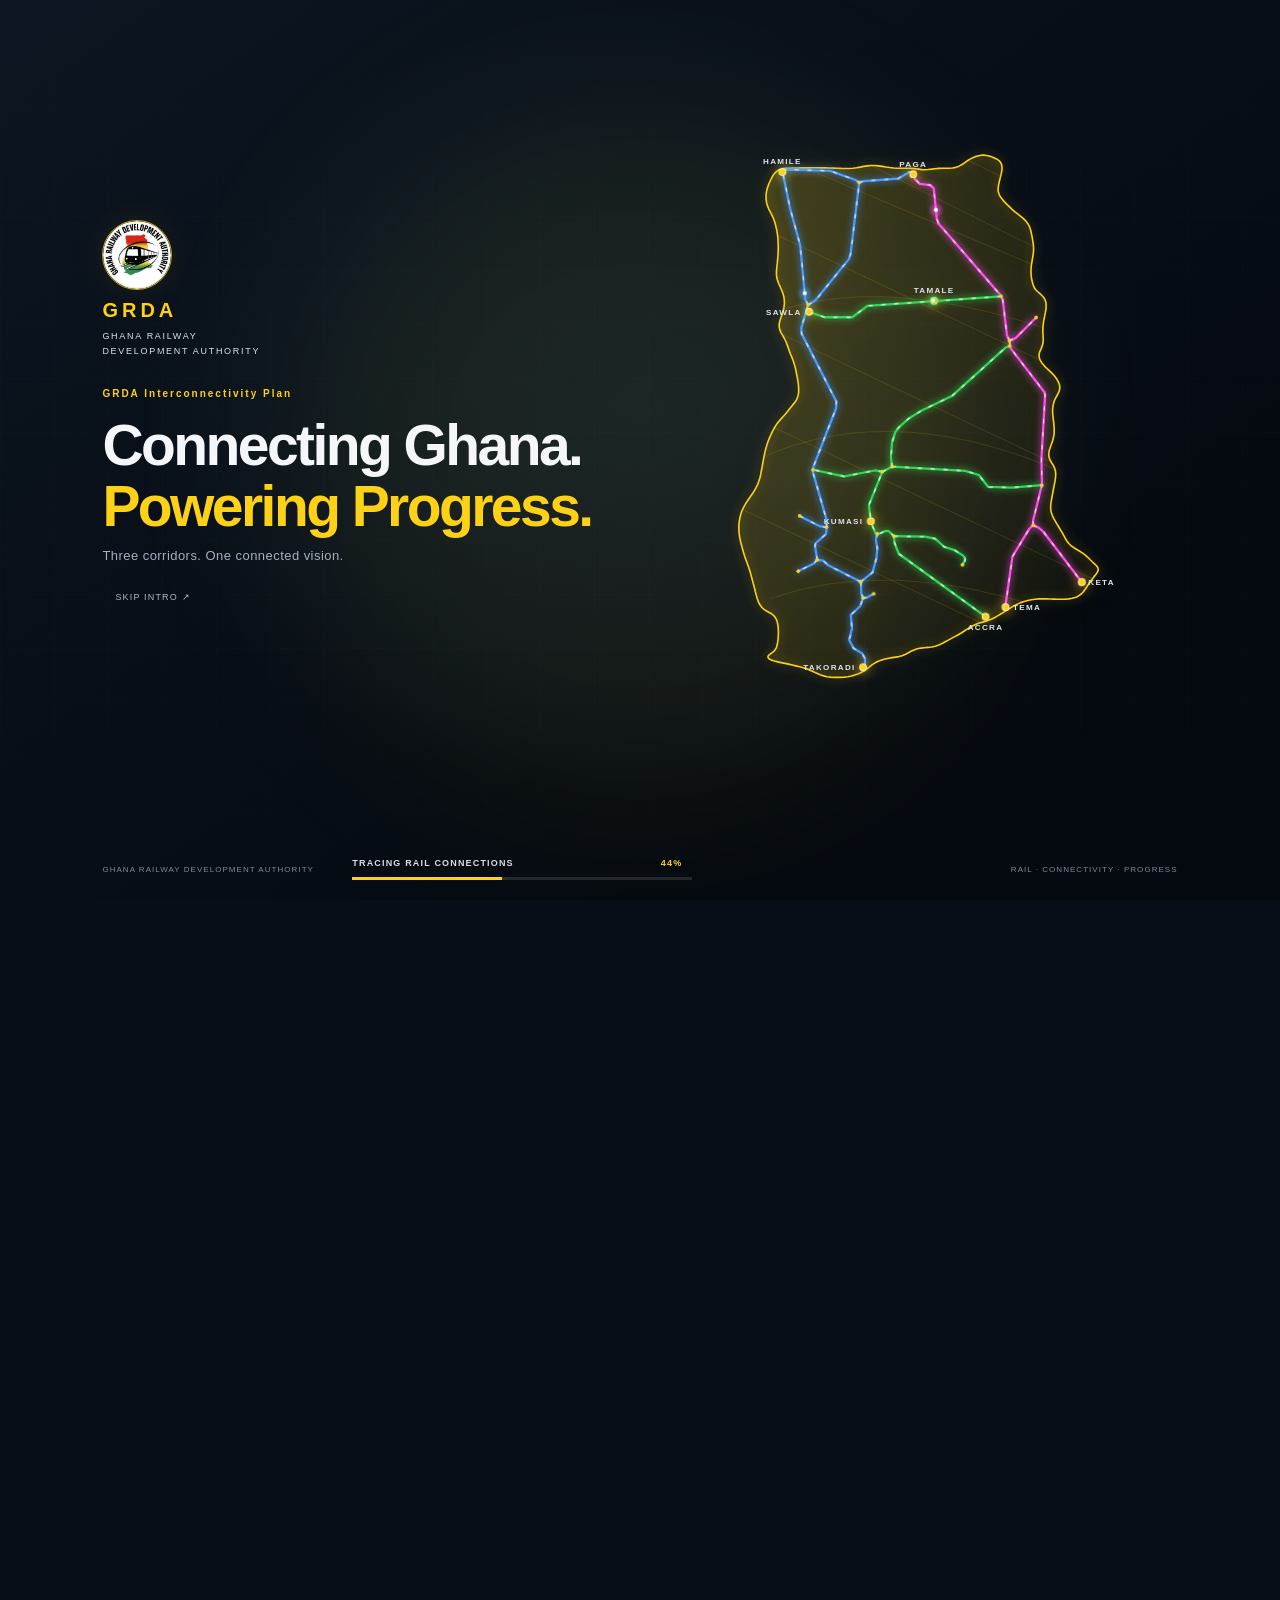
==== commit fa8aced0: "splash map fixed" ====
--- a/index.html
+++ b/index.html
@@ -66,18 +66,19 @@
                 Three corridors. One connected vision.
             </p>
 
-            <div class="intro-map" aria-label="Stylized map of Ghana with illustrative rail routes">
+            <div class="intro-map" aria-label="Map of Ghana with the Eastern, Central and Western railway corridors from the GRDA Interconnectivity Plan">
                 <svg
                     id="ghana-map"
-                    viewBox="0 0 360 410"
+                    viewBox="0 0 360 520"
                     role="img"
                     aria-labelledby="map-title map-description"
                 >
-                    <title id="map-title">Ghana railway network introduction</title>
+                    <title id="map-title">Ghana railway interconnectivity network</title>
                     <desc id="map-description">
-                        A stylized outline of Ghana with animated illustrative
-                        connections representing the three railway corridors.
-                        Lines are decorative and are not surveyed route alignments.
+                        An animated map of Ghana showing the Eastern, Central and
+                        Western railway corridors from the GRDA Interconnectivity
+                        Plan 2026. Routes are traced from the plan map for
+                        illustration and are not surveyed alignments.
                     </desc>
 
                     <defs>
@@ -86,109 +87,243 @@
                             <stop offset="100%" stop-color="#fcd116" stop-opacity=".025"/>
                         </linearGradient>
 
-                        <filter id="route-glow" x="-100%" y="-100%" width="300%" height="300%">
-                            <feGaussianBlur stdDeviation="4" result="blur"/>
-                            <feMerge>
-                                <feMergeNode in="blur"/>
-                                <feMergeNode in="SourceGraphic"/>
-                            </feMerge>
-                        </filter>
-
                         <clipPath id="ghana-clip">
-                            <path id="ghana-outline" d="
-                                M 320.6 319.0
-                                L 214.9 352.8
-                                L 177.4 372.6
-                                L 116.6 389.4
-                                L 56.6 373.0
-                                L 59.6 350.2
-                                L 30.4 300.4
-                                L 48.0 235.1
-                                L 76.4 186.5
-                                L 58.5 104.3
-                                L 49.3 60.7
-                                L 50.9 27.9
-                                L 168.0 25.2
-                                L 197.8 29.4
-                                L 219.5 20.1
-                                L 250.7 24.7
-                                L 245.7 42.7
-                                L 273.9 72.5
-                                L 273.8 114.5
-                                L 280.2 160.1
-                                L 297.1 181.2
-                                L 282.2 233.2
-                                L 287.6 262.0
-                                L 305.5 298.7
-                                Z
-                            "/>
+                            <path d="M237.3 17.8L234.5 18.3L231.8 19.1L229.2 20.1L226.6 21.5L224.2 23L221.7 24.8L219.2 26.5L216.4 28L213.5 29.1L210.4 29.7L207.2 30L203.9 30L200.6 30L197.3 30.1L194 30.4L190.8 30.8L187.7 31.1L184.7 31.3L181.8 31.2L178.9 30.8L175.9 30.4L172.9 30.1L169.6 30L166.3 30L162.7 30L159.1 30L155.6 29.7L152 29.3L148.5 28.8L145 28.2L141.5 27.7L138 27.4L134.6 27.4L131.2 27.7L127.9 28.2L124.6 28.9L121.2 29.5L117.8 30L114.2 30.2L110.6 30.2L107 30.1L103.3 29.9L99.6 29.8L95.9 29.7L92.2 29.6L88.4 29.6L84.7 29.5L81 29.5L77.2 29.6L73.5 29.6L69.8 29.6L66.1 29.7L62.4 29.7L58.9 29.9L55.5 30.1L52.3 30.5L49.4 31.4L47 32.8L45.1 34.7L43.4 37L42 39.7L40.7 42.5L39.4 45.4L38.4 48.4L37.6 51.6L37.2 54.8L37.2 58.1L37.6 61.4L38.4 64.6L39.6 67.6L41.1 70.5L42.5 73.3L43.9 76.1L45 79.1L45.9 82.1L46.6 85.2L47.3 88.4L47.8 91.6L48.2 94.9L48.4 98.3L48.5 101.6L48.5 105L48.4 108.3L48.2 111.7L47.9 115L47.6 118.3L47.2 121.6L46.9 124.8L46.8 128L47.1 131.2L47.9 134.3L49.1 137.4L50.5 140.4L51.8 143.5L53 146.5L53.8 149.7L54.2 152.8L54.2 156L53.8 159.2L53.1 162.4L52.1 165.5L51 168.6L50.1 171.6L49.4 174.5L49.4 177.3L50 180L51.1 182.6L52.6 185.1L54.1 187.8L55.5 190.6L56.7 193.5L57.7 196.4L58.7 199.3L59.8 202.2L61 205.1L62.2 208L63.2 211.2L64.1 214.4L64.9 217.8L65.6 221.2L66.3 224.7L66.9 228.2L67.3 231.7L67.5 235.1L67.4 238.5L66.8 241.6L65.7 244.5L64.2 247L62.4 249.2L60.6 251.4L58.9 253.6L57.1 255.9L55.2 258.2L53.1 260.5L50.9 262.9L48.8 265.4L46.8 268L45 270.9L43.4 273.8L41.9 276.9L40.5 280.1L39.2 283.3L38.1 286.5L37.1 289.9L36.2 293.3L35.5 296.7L34.8 300.2L34.2 303.7L33.6 307.1L32.9 310.6L32.3 314L31.5 317.3L30.5 320.6L29.3 323.7L27.8 326.7L26.1 329.7L24.3 332.5L22.3 335.4L20.3 338.2L18.4 341.1L16.7 344.1L15.2 347.1L14 350.3L13.1 353.5L12.5 356.7L12.1 360L11.9 363.2L12 366.5L12.3 369.8L12.8 373.1L13.5 376.4L14.4 379.8L15.2 383.1L16.2 386.5L17.2 389.8L18.3 393.1L19.5 396.3L20.7 399.5L21.8 402.8L22.8 406.1L23.7 409.5L24.6 412.9L25.5 416.2L26.4 419.6L27.2 423L28.1 426.3L29 429.5L30.1 432.6L31.5 435.3L33.2 437.7L35.3 439.6L37.6 441.1L40 442.4L42.4 443.7L44.5 445.5L46.2 447.8L47.4 450.5L48.1 453.6L48.5 456.8L48.7 460.1L48.6 463.4L48.4 466.7L48 469.8L47.5 472.7L46.7 475.3L45.3 477.5L43.5 479.2L41.6 480.6L40 481.9L39 483.2L39.1 484.5L40.3 485.7L42.3 486.7L45 487.5L48.1 488.3L51.3 489L54.7 489.7L58.1 490.4L61.5 491.2L64.9 492L68.3 492.8L71.7 493.8L74.9 494.8L78.1 496.1L81.2 497.5L84.3 498.9L87.4 500.3L90.5 501.3L93.7 502.1L96.9 502.5L100.2 502.7L103.5 502.7L106.7 502.7L110 502.5L113.2 502.1L116.4 501.5L119.5 500.6L122.6 499.5L125.5 498.2L128.3 496.7L130.8 494.8L133.3 492.9L135.8 490.9L138.5 489.2L141.4 487.7L144.6 486.6L147.8 485.7L151.1 485L154.4 484.4L157.6 483.9L160.6 483.4L163.5 482.6L166.3 481.4L169 480L171.8 478.5L174.7 477.2L177.7 476.2L181 475.5L184.3 475.2L187.7 474.9L191.1 474.5L194.4 473.8L197.6 472.7L200.6 471.3L203.6 469.7L206.5 468.1L209.4 466.5L212.4 464.9L215.3 463.3L218.1 461.7L220.9 459.9L223.6 458.1L226.4 456.4L229.2 454.8L232.2 453.4L235.3 452.3L238.3 451.4L241.4 450.5L244.4 449.5L247.3 448.3L250.2 446.8L253 445.1L255.9 443.4L258.8 441.6L261.7 439.7L264.6 437.9L267.5 436.2L270.6 434.7L273.7 433.3L276.9 432.2L280.2 431.3L283.6 430.6L287 430.1L290.4 429.8L293.9 429.7L297.4 429.8L300.9 429.9L304.4 430L307.9 430.1L311.3 430.2L314.8 430.1L318.2 429.8L321.4 429.3L324.5 428.5L327.4 427.1L329.9 425.3L332 423L333.9 420.4L335.7 417.6L337.5 414.7L339.6 412L341.6 409.4L343.6 407L345 404.8L345.7 402.9L345.4 401L344.3 399.3L342.5 397.5L340.4 395.6L338.2 393.5L336 391.3L333.7 389.2L331.2 387.3L328.5 385.6L325.8 384L323.1 382.3L320.5 380.5L318.3 378.4L316.5 376L315 373.5L313.6 370.9L312.2 368.3L310.6 365.7L309 363.1L307.4 360.4L305.8 357.7L304.3 355L303 352.2L302 349.4L301.5 346.4L301.5 343.4L301.8 340.2L302.4 337L303 333.7L303.6 330.4L304.2 327.1L304.9 323.7L305.5 320.4L306 317.1L306.2 313.9L305.9 310.9L305.1 308.2L303.9 305.8L302.3 303.4L301 301L300 298.4L299.7 295.6L300 292.6L300.9 289.7L302 286.7L303.1 283.6L304 280.5L304.6 277.2L304.8 273.9L304.7 270.5L304.4 267.1L304 263.6L303.6 260.1L303.3 256.7L303.3 253.3L303.8 249.9L304.6 246.8L305.8 243.9L307.3 241.2L308.7 238.6L309.7 236L310 233.4L309.6 230.7L308.4 227.9L306.8 225.2L304.9 222.6L302.6 220.2L300.2 217.9L297.7 215.6L295.4 213.2L293.3 210.7L291.7 208.1L290.8 205.5L290.7 203L291.3 200.5L292.4 198.1L293.4 195.6L294.2 192.9L294.6 190L294.5 187L294.3 183.7L294.2 180.5L294.3 177.2L294.7 173.9L295.2 170.6L295.9 167.4L296.5 164.3L297 161.2L297.3 158.2L297.2 155.3L296.5 152.6L295.2 150.2L293.4 148.1L291.3 146.2L289.3 144.4L287.4 142.5L286 140.2L285 137.7L284.3 134.9L283.7 131.9L283.3 128.7L283.2 125.5L283.3 122.3L283.7 119.1L284.3 115.8L284.8 112.6L285.3 109.5L285.6 106.4L285.6 103.3L285.3 100.2L284.8 97.1L284.3 93.9L283.6 90.6L282.9 87.3L281.8 84.2L280.3 81.4L278.3 78.8L276 76.5L273.4 74.3L270.8 72.3L268.3 70.4L265.9 68.3L263.6 66.1L261.3 63.9L259.1 61.6L257 59.3L255.1 56.9L253.7 54.4L252.8 51.6L252.7 48.7L253.1 45.6L253.8 42.4L254.6 39.1L255.4 35.9L256.1 32.7L256.3 29.7L256.1 27L255.1 24.7L253.5 22.8L251.3 21.3L248.7 20.1L245.9 19.1L243.1 18.3L240.2 17.8Z"/>
                         </clipPath>
                     </defs>
 
-                    <path
-                        class="ghana-fill"
-                        d="
-                            M 320.6 319.0 L 214.9 352.8 L 177.4 372.6
-                            L 116.6 389.4 L 56.6 373.0 L 59.6 350.2
-                            L 30.4 300.4 L 48.0 235.1 L 76.4 186.5
-                            L 58.5 104.3 L 49.3 60.7 L 50.9 27.9
-                            L 168.0 25.2 L 197.8 29.4 L 219.5 20.1
-                            L 250.7 24.7 L 245.7 42.7 L 273.9 72.5
-                            L 273.8 114.5 L 280.2 160.1 L 297.1 181.2
-                            L 282.2 233.2 L 287.6 262.0 L 305.5 298.7 Z
-                        "
-                    />
-
-                    <path
-                        class="ghana-outline"
-                        pathLength="100"
-                        d="
-                            M 320.6 319.0 L 214.9 352.8 L 177.4 372.6
-                            L 116.6 389.4 L 56.6 373.0 L 59.6 350.2
-                            L 30.4 300.4 L 48.0 235.1 L 76.4 186.5
-                            L 58.5 104.3 L 49.3 60.7 L 50.9 27.9
-                            L 168.0 25.2 L 197.8 29.4 L 219.5 20.1
-                            L 250.7 24.7 L 245.7 42.7 L 273.9 72.5
-                            L 273.8 114.5 L 280.2 160.1 L 297.1 181.2
-                            L 282.2 233.2 L 287.6 262.0 L 305.5 298.7 Z
-                        "
-                    />
+                    <path class="ghana-fill" d="M237.3 17.8L234.5 18.3L231.8 19.1L229.2 20.1L226.6 21.5L224.2 23L221.7 24.8L219.2 26.5L216.4 28L213.5 29.1L210.4 29.7L207.2 30L203.9 30L200.6 30L197.3 30.1L194 30.4L190.8 30.8L187.7 31.1L184.7 31.3L181.8 31.2L178.9 30.8L175.9 30.4L172.9 30.1L169.6 30L166.3 30L162.7 30L159.1 30L155.6 29.7L152 29.3L148.5 28.8L145 28.2L141.5 27.7L138 27.4L134.6 27.4L131.2 27.7L127.9 28.2L124.6 28.9L121.2 29.5L117.8 30L114.2 30.2L110.6 30.2L107 30.1L103.3 29.9L99.6 29.8L95.9 29.7L92.2 29.6L88.4 29.6L84.7 29.5L81 29.5L77.2 29.6L73.5 29.6L69.8 29.6L66.1 29.7L62.4 29.7L58.9 29.9L55.5 30.1L52.3 30.5L49.4 31.4L47 32.8L45.1 34.7L43.4 37L42 39.7L40.7 42.5L39.4 45.4L38.4 48.4L37.6 51.6L37.2 54.8L37.2 58.1L37.6 61.4L38.4 64.6L39.6 67.6L41.1 70.5L42.5 73.3L43.9 76.1L45 79.1L45.9 82.1L46.6 85.2L47.3 88.4L47.8 91.6L48.2 94.9L48.4 98.3L48.5 101.6L48.5 105L48.4 108.3L48.2 111.7L47.9 115L47.6 118.3L47.2 121.6L46.9 124.8L46.8 128L47.1 131.2L47.9 134.3L49.1 137.4L50.5 140.4L51.8 143.5L53 146.5L53.8 149.7L54.2 152.8L54.2 156L53.8 159.2L53.1 162.4L52.1 165.5L51 168.6L50.1 171.6L49.4 174.5L49.4 177.3L50 180L51.1 182.6L52.6 185.1L54.1 187.8L55.5 190.6L56.7 193.5L57.7 196.4L58.7 199.3L59.8 202.2L61 205.1L62.2 208L63.2 211.2L64.1 214.4L64.9 217.8L65.6 221.2L66.3 224.7L66.9 228.2L67.3 231.7L67.5 235.1L67.4 238.5L66.8 241.6L65.7 244.5L64.2 247L62.4 249.2L60.6 251.4L58.9 253.6L57.1 255.9L55.2 258.2L53.1 260.5L50.9 262.9L48.8 265.4L46.8 268L45 270.9L43.4 273.8L41.9 276.9L40.5 280.1L39.2 283.3L38.1 286.5L37.1 289.9L36.2 293.3L35.5 296.7L34.8 300.2L34.2 303.7L33.6 307.1L32.9 310.6L32.3 314L31.5 317.3L30.5 320.6L29.3 323.7L27.8 326.7L26.1 329.7L24.3 332.5L22.3 335.4L20.3 338.2L18.4 341.1L16.7 344.1L15.2 347.1L14 350.3L13.1 353.5L12.5 356.7L12.1 360L11.9 363.2L12 366.5L12.3 369.8L12.8 373.1L13.5 376.4L14.4 379.8L15.2 383.1L16.2 386.5L17.2 389.8L18.3 393.1L19.5 396.3L20.7 399.5L21.8 402.8L22.8 406.1L23.7 409.5L24.6 412.9L25.5 416.2L26.4 419.6L27.2 423L28.1 426.3L29 429.5L30.1 432.6L31.5 435.3L33.2 437.7L35.3 439.6L37.6 441.1L40 442.4L42.4 443.7L44.5 445.5L46.2 447.8L47.4 450.5L48.1 453.6L48.5 456.8L48.7 460.1L48.6 463.4L48.4 466.7L48 469.8L47.5 472.7L46.7 475.3L45.3 477.5L43.5 479.2L41.6 480.6L40 481.9L39 483.2L39.1 484.5L40.3 485.7L42.3 486.7L45 487.5L48.1 488.3L51.3 489L54.7 489.7L58.1 490.4L61.5 491.2L64.9 492L68.3 492.8L71.7 493.8L74.9 494.8L78.1 496.1L81.2 497.5L84.3 498.9L87.4 500.3L90.5 501.3L93.7 502.1L96.9 502.5L100.2 502.7L103.5 502.7L106.7 502.7L110 502.5L113.2 502.1L116.4 501.5L119.5 500.6L122.6 499.5L125.5 498.2L128.3 496.7L130.8 494.8L133.3 492.9L135.8 490.9L138.5 489.2L141.4 487.7L144.6 486.6L147.8 485.7L151.1 485L154.4 484.4L157.6 483.9L160.6 483.4L163.5 482.6L166.3 481.4L169 480L171.8 478.5L174.7 477.2L177.7 476.2L181 475.5L184.3 475.2L187.7 474.9L191.1 474.5L194.4 473.8L197.6 472.7L200.6 471.3L203.6 469.7L206.5 468.1L209.4 466.5L212.4 464.9L215.3 463.3L218.1 461.7L220.9 459.9L223.6 458.1L226.4 456.4L229.2 454.8L232.2 453.4L235.3 452.3L238.3 451.4L241.4 450.5L244.4 449.5L247.3 448.3L250.2 446.8L253 445.1L255.9 443.4L258.8 441.6L261.7 439.7L264.6 437.9L267.5 436.2L270.6 434.7L273.7 433.3L276.9 432.2L280.2 431.3L283.6 430.6L287 430.1L290.4 429.8L293.9 429.7L297.4 429.8L300.9 429.9L304.4 430L307.9 430.1L311.3 430.2L314.8 430.1L318.2 429.8L321.4 429.3L324.5 428.5L327.4 427.1L329.9 425.3L332 423L333.9 420.4L335.7 417.6L337.5 414.7L339.6 412L341.6 409.4L343.6 407L345 404.8L345.7 402.9L345.4 401L344.3 399.3L342.5 397.5L340.4 395.6L338.2 393.5L336 391.3L333.7 389.2L331.2 387.3L328.5 385.6L325.8 384L323.1 382.3L320.5 380.5L318.3 378.4L316.5 376L315 373.5L313.6 370.9L312.2 368.3L310.6 365.7L309 363.1L307.4 360.4L305.8 357.7L304.3 355L303 352.2L302 349.4L301.5 346.4L301.5 343.4L301.8 340.2L302.4 337L303 333.7L303.6 330.4L304.2 327.1L304.9 323.7L305.5 320.4L306 317.1L306.2 313.9L305.9 310.9L305.1 308.2L303.9 305.8L302.3 303.4L301 301L300 298.4L299.7 295.6L300 292.6L300.9 289.7L302 286.7L303.1 283.6L304 280.5L304.6 277.2L304.8 273.9L304.7 270.5L304.4 267.1L304 263.6L303.6 260.1L303.3 256.7L303.3 253.3L303.8 249.9L304.6 246.8L305.8 243.9L307.3 241.2L308.7 238.6L309.7 236L310 233.4L309.6 230.7L308.4 227.9L306.8 225.2L304.9 222.6L302.6 220.2L300.2 217.9L297.7 215.6L295.4 213.2L293.3 210.7L291.7 208.1L290.8 205.5L290.7 203L291.3 200.5L292.4 198.1L293.4 195.6L294.2 192.9L294.6 190L294.5 187L294.3 183.7L294.2 180.5L294.3 177.2L294.7 173.9L295.2 170.6L295.9 167.4L296.5 164.3L297 161.2L297.3 158.2L297.2 155.3L296.5 152.6L295.2 150.2L293.4 148.1L291.3 146.2L289.3 144.4L287.4 142.5L286 140.2L285 137.7L284.3 134.9L283.7 131.9L283.3 128.7L283.2 125.5L283.3 122.3L283.7 119.1L284.3 115.8L284.8 112.6L285.3 109.5L285.6 106.4L285.6 103.3L285.3 100.2L284.8 97.1L284.3 93.9L283.6 90.6L282.9 87.3L281.8 84.2L280.3 81.4L278.3 78.8L276 76.5L273.4 74.3L270.8 72.3L268.3 70.4L265.9 68.3L263.6 66.1L261.3 63.9L259.1 61.6L257 59.3L255.1 56.9L253.7 54.4L252.8 51.6L252.7 48.7L253.1 45.6L253.8 42.4L254.6 39.1L255.4 35.9L256.1 32.7L256.3 29.7L256.1 27L255.1 24.7L253.5 22.8L251.3 21.3L248.7 20.1L245.9 19.1L243.1 18.3L240.2 17.8Z"/>
+
+                    <path class="ghana-outline" pathLength="100" d="M237.3 17.8L234.5 18.3L231.8 19.1L229.2 20.1L226.6 21.5L224.2 23L221.7 24.8L219.2 26.5L216.4 28L213.5 29.1L210.4 29.7L207.2 30L203.9 30L200.6 30L197.3 30.1L194 30.4L190.8 30.8L187.7 31.1L184.7 31.3L181.8 31.2L178.9 30.8L175.9 30.4L172.9 30.1L169.6 30L166.3 30L162.7 30L159.1 30L155.6 29.7L152 29.3L148.5 28.8L145 28.2L141.5 27.7L138 27.4L134.6 27.4L131.2 27.7L127.9 28.2L124.6 28.9L121.2 29.5L117.8 30L114.2 30.2L110.6 30.2L107 30.1L103.3 29.9L99.6 29.8L95.9 29.7L92.2 29.6L88.4 29.6L84.7 29.5L81 29.5L77.2 29.6L73.5 29.6L69.8 29.6L66.1 29.7L62.4 29.7L58.9 29.9L55.5 30.1L52.3 30.5L49.4 31.4L47 32.8L45.1 34.7L43.4 37L42 39.7L40.7 42.5L39.4 45.4L38.4 48.4L37.6 51.6L37.2 54.8L37.2 58.1L37.6 61.4L38.4 64.6L39.6 67.6L41.1 70.5L42.5 73.3L43.9 76.1L45 79.1L45.9 82.1L46.6 85.2L47.3 88.4L47.8 91.6L48.2 94.9L48.4 98.3L48.5 101.6L48.5 105L48.4 108.3L48.2 111.7L47.9 115L47.6 118.3L47.2 121.6L46.9 124.8L46.8 128L47.1 131.2L47.9 134.3L49.1 137.4L50.5 140.4L51.8 143.5L53 146.5L53.8 149.7L54.2 152.8L54.2 156L53.8 159.2L53.1 162.4L52.1 165.5L51 168.6L50.1 171.6L49.4 174.5L49.4 177.3L50 180L51.1 182.6L52.6 185.1L54.1 187.8L55.5 190.6L56.7 193.5L57.7 196.4L58.7 199.3L59.8 202.2L61 205.1L62.2 208L63.2 211.2L64.1 214.4L64.9 217.8L65.6 221.2L66.3 224.7L66.9 228.2L67.3 231.7L67.5 235.1L67.4 238.5L66.8 241.6L65.7 244.5L64.2 247L62.4 249.2L60.6 251.4L58.9 253.6L57.1 255.9L55.2 258.2L53.1 260.5L50.9 262.9L48.8 265.4L46.8 268L45 270.9L43.4 273.8L41.9 276.9L40.5 280.1L39.2 283.3L38.1 286.5L37.1 289.9L36.2 293.3L35.5 296.7L34.8 300.2L34.2 303.7L33.6 307.1L32.9 310.6L32.3 314L31.5 317.3L30.5 320.6L29.3 323.7L27.8 326.7L26.1 329.7L24.3 332.5L22.3 335.4L20.3 338.2L18.4 341.1L16.7 344.1L15.2 347.1L14 350.3L13.1 353.5L12.5 356.7L12.1 360L11.9 363.2L12 366.5L12.3 369.8L12.8 373.1L13.5 376.4L14.4 379.8L15.2 383.1L16.2 386.5L17.2 389.8L18.3 393.1L19.5 396.3L20.7 399.5L21.8 402.8L22.8 406.1L23.7 409.5L24.6 412.9L25.5 416.2L26.4 419.6L27.2 423L28.1 426.3L29 429.5L30.1 432.6L31.5 435.3L33.2 437.7L35.3 439.6L37.6 441.1L40 442.4L42.4 443.7L44.5 445.5L46.2 447.8L47.4 450.5L48.1 453.6L48.5 456.8L48.7 460.1L48.6 463.4L48.4 466.7L48 469.8L47.5 472.7L46.7 475.3L45.3 477.5L43.5 479.2L41.6 480.6L40 481.9L39 483.2L39.1 484.5L40.3 485.7L42.3 486.7L45 487.5L48.1 488.3L51.3 489L54.7 489.7L58.1 490.4L61.5 491.2L64.9 492L68.3 492.8L71.7 493.8L74.9 494.8L78.1 496.1L81.2 497.5L84.3 498.9L87.4 500.3L90.5 501.3L93.7 502.1L96.9 502.5L100.2 502.7L103.5 502.7L106.7 502.7L110 502.5L113.2 502.1L116.4 501.5L119.5 500.6L122.6 499.5L125.5 498.2L128.3 496.7L130.8 494.8L133.3 492.9L135.8 490.9L138.5 489.2L141.4 487.7L144.6 486.6L147.8 485.7L151.1 485L154.4 484.4L157.6 483.9L160.6 483.4L163.5 482.6L166.3 481.4L169 480L171.8 478.5L174.7 477.2L177.7 476.2L181 475.5L184.3 475.2L187.7 474.9L191.1 474.5L194.4 473.8L197.6 472.7L200.6 471.3L203.6 469.7L206.5 468.1L209.4 466.5L212.4 464.9L215.3 463.3L218.1 461.7L220.9 459.9L223.6 458.1L226.4 456.4L229.2 454.8L232.2 453.4L235.3 452.3L238.3 451.4L241.4 450.5L244.4 449.5L247.3 448.3L250.2 446.8L253 445.1L255.9 443.4L258.8 441.6L261.7 439.7L264.6 437.9L267.5 436.2L270.6 434.7L273.7 433.3L276.9 432.2L280.2 431.3L283.6 430.6L287 430.1L290.4 429.8L293.9 429.7L297.4 429.8L300.9 429.9L304.4 430L307.9 430.1L311.3 430.2L314.8 430.1L318.2 429.8L321.4 429.3L324.5 428.5L327.4 427.1L329.9 425.3L332 423L333.9 420.4L335.7 417.6L337.5 414.7L339.6 412L341.6 409.4L343.6 407L345 404.8L345.7 402.9L345.4 401L344.3 399.3L342.5 397.5L340.4 395.6L338.2 393.5L336 391.3L333.7 389.2L331.2 387.3L328.5 385.6L325.8 384L323.1 382.3L320.5 380.5L318.3 378.4L316.5 376L315 373.5L313.6 370.9L312.2 368.3L310.6 365.7L309 363.1L307.4 360.4L305.8 357.7L304.3 355L303 352.2L302 349.4L301.5 346.4L301.5 343.4L301.8 340.2L302.4 337L303 333.7L303.6 330.4L304.2 327.1L304.9 323.7L305.5 320.4L306 317.1L306.2 313.9L305.9 310.9L305.1 308.2L303.9 305.8L302.3 303.4L301 301L300 298.4L299.7 295.6L300 292.6L300.9 289.7L302 286.7L303.1 283.6L304 280.5L304.6 277.2L304.8 273.9L304.7 270.5L304.4 267.1L304 263.6L303.6 260.1L303.3 256.7L303.3 253.3L303.8 249.9L304.6 246.8L305.8 243.9L307.3 241.2L308.7 238.6L309.7 236L310 233.4L309.6 230.7L308.4 227.9L306.8 225.2L304.9 222.6L302.6 220.2L300.2 217.9L297.7 215.6L295.4 213.2L293.3 210.7L291.7 208.1L290.8 205.5L290.7 203L291.3 200.5L292.4 198.1L293.4 195.6L294.2 192.9L294.6 190L294.5 187L294.3 183.7L294.2 180.5L294.3 177.2L294.7 173.9L295.2 170.6L295.9 167.4L296.5 164.3L297 161.2L297.3 158.2L297.2 155.3L296.5 152.6L295.2 150.2L293.4 148.1L291.3 146.2L289.3 144.4L287.4 142.5L286 140.2L285 137.7L284.3 134.9L283.7 131.9L283.3 128.7L283.2 125.5L283.3 122.3L283.7 119.1L284.3 115.8L284.8 112.6L285.3 109.5L285.6 106.4L285.6 103.3L285.3 100.2L284.8 97.1L284.3 93.9L283.6 90.6L282.9 87.3L281.8 84.2L280.3 81.4L278.3 78.8L276 76.5L273.4 74.3L270.8 72.3L268.3 70.4L265.9 68.3L263.6 66.1L261.3 63.9L259.1 61.6L257 59.3L255.1 56.9L253.7 54.4L252.8 51.6L252.7 48.7L253.1 45.6L253.8 42.4L254.6 39.1L255.4 35.9L256.1 32.7L256.3 29.7L256.1 27L255.1 24.7L253.5 22.8L251.3 21.3L248.7 20.1L245.9 19.1L243.1 18.3L240.2 17.8Z"/>
 
                     <g class="map-terrain" clip-path="url(#ghana-clip)">
-                        <path d="M 45 120 L 280 240 M 50 175 L 260 300
-                                 M 65 65 L 220 355 M 90 20 L 115 380
-                                 M 155 15 L 170 370 M 220 30 L 80 280
-                                 M 270 110 L 95 335"
-                              fill="none"/>
-
-                        <path d="M 75 150 Q 145 110 240 165
-                                 M 80 225 Q 155 175 240 235
-                                 M 95 290 Q 150 260 215 305"
-                              fill="none"/>
+                        <path d="M -20 60 L 380 250 M -20 150 L 380 340 M -20 240 L 380 430
+                                 M -20 330 L 380 520 M 40 -20 L 380 150 M 140 -20 L 380 100
+                                 M -20 -10 L 380 160" fill="none"/>
+                        <path d="M 30 170 Q 140 120 330 190
+                                 M 30 300 Q 160 240 330 320
+                                 M 40 430 Q 150 390 300 440" fill="none"/>
                     </g>
 
-                    <g class="rail-network" clip-path="url(#ghana-clip)">
-                        <path class="rail-track eastern-track"
-                              pathLength="100"
-                              d="M 228 326 Q 218 270 209 222 T 187 160
-                                 T 155 104 T 143 45"/>
-
-                        <path class="rail-track central-track"
-                              pathLength="100"
-                              d="M 228 326 Q 195 289 172 247
-                                 T 142 190 T 128 136 T 143 45"/>
-
-                        <path class="rail-track western-track"
-                              pathLength="100"
-                              d="M 228 326 Q 179 310 143 285
-                                 T 100 225 T 92 158 T 143 45"/>
+                    <g class="rail-network">
+                        <g class="rail-group rail-eastern" style="--c:#ff52e8;--cl:#ffd3f8">
+                            <path class="rail-draw" style="--len:1.3;--d:1.07s;--t:0.15s" d="M285.2 361.5L285.2 361.3"/>
+                            <path class="rail-draw" style="--len:1.3;--d:1.06s;--t:0.15s" d="M284.9 361.5L285.2 361.5"/>
+                            <path class="rail-draw" style="--len:1.3;--d:1.07s;--t:0.15s" d="M285.2 361.5L285.4 361.5"/>
+                            <path class="rail-draw" style="--len:1.3;--d:2.7s;--t:0.15s" d="M173.8 34.5L173.5 34.5"/>
+                            <path class="rail-draw" style="--len:1.3;--d:2.7s;--t:0.15s" d="M173.8 34.5L173.5 34.5"/>
+                            <path class="rail-draw" style="--len:1.3;--d:2.7s;--t:0.15s" d="M173.8 34.7L173.8 34.5"/>
+                            <path class="rail-draw" style="--len:1.4;--d:1.07s;--t:0.15s" d="M285.2 361.3L285.4 361.5"/>
+                            <path class="rail-draw" style="--len:71.9;--d:1.07s;--t:0.31s" d="M285.4 361.5L290.6 363.9L294.7 367.5L330.9 415"/>
+                            <path class="rail-draw" style="--len:83.2;--d:0.7s;--t:0.36s" d="M259.3 437.5L266 390.5L281.3 365.2L284.9 361.5"/>
+                            <path class="rail-draw" style="--len:1.4;--d:1.06s;--t:0.15s" d="M284.9 361.5L285.2 361.3"/>
+                            <path class="rail-draw" style="--len:1.4;--d:2.7s;--t:0.15s" d="M173.8 34.7L173.5 34.5"/>
+                            <path class="rail-draw" style="--len:184.2;--d:1.07s;--t:0.8s" d="M285.2 361.3L285.2 356.9L293.4 323.8L292.9 299.8L296.3 240.6L295.7 238L264.2 197L263.2 190"/>
+                            <path class="rail-draw" style="--len:34.2;--d:1.87s;--t:0.15s" d="M263.2 190L268.9 187.7L288 168.5"/>
+                            <path class="rail-draw" style="--len:191.6;--d:1.87s;--t:0.83s" d="M263.2 190L260.9 185.1L257 152.3L255.4 148.4L197.3 81.2L195.8 77.1L192.9 48.7L189.6 45.6L180 44.5L175.3 39.9L173.8 34.7"/>
+                        </g>
+                        <g class="rail-group rail-central" style="--c:#34d65a;--cl:#d2ffdd">
+                            <path class="rail-draw" style="--len:10.9;--d:1.57s;--t:0.15s" d="M145.4 311.7L154.2 307"/>
+                            <path class="rail-draw" style="--len:1.3;--d:1.6s;--t:0.15s" d="M154.2 307L154.2 306.8"/>
+                            <path class="rail-draw" style="--len:1.3;--d:1.6s;--t:0.15s" d="M154.2 307L154.4 307"/>
+                            <path class="rail-draw" style="--len:81;--d:1.29s;--t:0.27s" d="M156 371.6L151.1 367L148 366.7L142.3 369.3L139.2 369.3L134.8 359.2L132.7 342.7L145.1 311.9"/>
+                            <path class="rail-draw" style="--len:1.3;--d:1.29s;--t:0.15s" d="M156 371.9L156 371.6"/>
+                            <path class="rail-draw" style="--len:1.3;--d:1.29s;--t:0.15s" d="M156 371.6L156.2 371.6"/>
+                            <path class="rail-draw" style="--len:145.9;--d:1.6s;--t:0.48s" d="M154.4 307L222.1 310.9L234.8 314.8L243.6 325.9L265.5 326.4L293.2 324.3"/>
+                            <path class="rail-draw" style="--len:1.4;--d:1.6s;--t:0.15s" d="M154.4 307L154.2 306.8"/>
+                            <path class="rail-draw" style="--len:167.8;--d:1.6s;--t:0.56s" d="M154.2 306.8L153.1 298.2L154.2 284.5L157.3 274.7L160.4 270.6L169.7 262.3L181.8 254.8L210.2 241.1L259.3 196.7L263.4 194.9"/>
+                            <path class="rail-draw" style="--len:79.7;--d:1.3s;--t:0.26s" d="M156.2 371.6L184.7 372.1L194.2 373.9L202.5 381.4L212 384.5L219.8 389.4L221.9 391.8L221.9 394.3L219.5 398.2"/>
+                            <path class="rail-draw" style="--len:1.4;--d:1.29s;--t:0.15s" d="M156 371.9L156.2 371.6"/>
+                            <path class="rail-draw" style="--len:1.3;--d:1.57s;--t:0.15s" d="M145.1 311.7L145.4 311.7"/>
+                            <path class="rail-draw" style="--len:1.3;--d:1.57s;--t:0.15s" d="M145.1 311.9L145.1 311.7"/>
+                            <path class="rail-draw" style="--len:66.6;--d:1.57s;--t:0.22s" d="M145.1 311.7L138.1 310.6L109.7 316.1L80.8 309.9"/>
+                            <path class="rail-draw" style="--len:183.7;--d:2.31s;--t:0.59s" d="M255.4 148.9L131.4 157.7L117.2 168.3L91.6 168.3L77.4 163.4"/>
+                            <path class="rail-draw" style="--len:117.3;--d:0.9s;--t:0.39s" d="M241 446.3L160.4 387.9L156.5 377.8L156 371.9"/>
+                            <path class="rail-draw" style="--len:1.4;--d:1.57s;--t:0.15s" d="M145.1 311.9L145.4 311.7"/>
+                        </g>
+                        <g class="rail-group rail-western" style="--c:#4a9dff;--cl:#d5e7ff">
+                            <path class="rail-draw" style="--len:1.4;--d:2.92s;--t:0.15s" d="M52.6 33.7L52.9 33.4"/>
+                            <path class="rail-draw" style="--len:1.3;--d:2.92s;--t:0.15s" d="M52.6 33.7L52.6 33.4"/>
+                            <path class="rail-draw" style="--len:1.3;--d:2.92s;--t:0.15s" d="M52.6 33.7L52.6 33.4"/>
+                            <path class="rail-draw" style="--len:126.8;--d:2.49s;--t:0.44s" d="M76.1 156.7L73.6 151.5L68.9 101.6L59.6 67.5L52.6 33.7"/>
+                            <path class="rail-draw" style="--len:49.7;--d:2.93s;--t:0.17s" d="M123.7 43.2L127.8 41.9L159.8 39.6L170.4 33.4"/>
+                            <path class="rail-draw" style="--len:1.3;--d:1.58s;--t:0.15s" d="M84.7 393.6L84.7 393.3"/>
+                            <path class="rail-draw" style="--len:1.4;--d:1.58s;--t:0.15s" d="M84.7 393.6L84.4 393.8"/>
+                            <path class="rail-draw" style="--len:1.3;--d:1.58s;--t:0.15s" d="M84.9 393.6L84.7 393.6"/>
+                            <path class="rail-draw" style="--len:1.3;--d:1.58s;--t:0.15s" d="M84.7 393.6L84.4 393.6"/>
+                            <path class="rail-draw" style="--len:1.4;--d:1.7s;--t:0.15s" d="M93.2 363.3L93.4 363.1"/>
+                            <path class="rail-draw" style="--len:221.6;--d:1.7s;--t:0.78s" d="M93.4 363.1L93.4 356.4L80.5 311.4L81.3 306.8L102.2 252.8L102.5 246.6L70.2 183.5L69.9 178.4L76.1 156.9"/>
+                            <path class="rail-draw" style="--len:1.3;--d:1.7s;--t:0.15s" d="M93.4 363.3L93.4 363.1"/>
+                            <path class="rail-draw" style="--len:11.8;--d:1.36s;--t:0.15s" d="M127.3 429L131.4 428.4L137.1 425.1"/>
+                            <path class="rail-draw" style="--len:16;--d:1.36s;--t:0.15s" d="M127.3 429L125.7 425.1L125.2 414.2"/>
+                            <path class="rail-draw" style="--len:79.1;--d:1.11s;--t:0.26s" d="M125.7 495.4L129.1 489.9L129.1 485.3L126.5 480.6L118.5 475.7L114.4 468L117 457.4L115.9 444.7L124.5 436.7L127.3 429"/>
+                            <path class="rail-draw" style="--len:1.3;--d:2.49s;--t:0.15s" d="M76.1 156.7L76.4 156.7"/>
+                            <path class="rail-draw" style="--len:129.9;--d:2.49s;--t:0.45s" d="M76.4 156.7L82.9 152.8L114.1 114.3L115.7 109.4L123.7 43.2"/>
+                            <path class="rail-draw" style="--len:1.4;--d:2.48s;--t:0.15s" d="M76.1 156.9L76.4 156.7"/>
+                            <path class="rail-draw" style="--len:21;--d:1.58s;--t:0.15s" d="M84.4 393.8L81.6 396.9L67.4 403.9"/>
+                            <path class="rail-draw" style="--len:1.3;--d:1.58s;--t:0.15s" d="M84.4 393.6L84.4 393.8"/>
+                            <path class="rail-draw" style="--len:75;--d:2.93s;--t:0.15s" d="M52.9 33.4L55.2 31.1L96.8 32.4L120.3 40.9L123.7 43.2"/>
+                            <path class="rail-draw" style="--len:46.5;--d:1.42s;--t:0.16s" d="M125 414L95 398.7L90.3 394.3L84.9 393.6"/>
+                            <path class="rail-draw" style="--len:1.3;--d:1.42s;--t:0.15s" d="M125.2 414L125 414"/>
+                            <path class="rail-draw" style="--len:1.4;--d:1.42s;--t:0.15s" d="M125.2 414.2L125 414"/>
+                            <path class="rail-draw" style="--len:1.3;--d:1.7s;--t:0.15s" d="M93.4 363.3L93.2 363.3"/>
+                            <path class="rail-draw" style="--len:1.3;--d:1.7s;--t:0.15s" d="M93.4 363.6L93.4 363.3"/>
+                            <path class="rail-draw" style="--len:1.3;--d:2.93s;--t:0.15s" d="M52.6 33.4L52.9 33.4"/>
+                            <path class="rail-draw" style="--len:1.3;--d:2.48s;--t:0.15s" d="M76.1 156.9L76.1 156.7"/>
+                            <path class="rail-draw" style="--len:51.4;--d:1.42s;--t:0.17s" d="M125.2 414L136.1 405.2L139.7 391.8L140.5 383.5L139.2 374.5L140.5 369.5"/>
+                            <path class="rail-draw" style="--len:35.3;--d:1.58s;--t:0.15s" d="M84.7 393.3L82.6 380.1L83.4 378.1L92.9 369.5L93.4 363.6"/>
+                            <path class="rail-draw" style="--len:1.4;--d:1.58s;--t:0.15s" d="M84.7 393.3L84.4 393.6"/>
+                            <path class="rail-draw" style="--len:1.4;--d:1.58s;--t:0.15s" d="M84.9 393.6L84.7 393.3"/>
+                            <path class="rail-draw" style="--len:1.3;--d:1.42s;--t:0.15s" d="M125.2 414.2L125.2 414"/>
+                            <path class="rail-draw" style="--len:1.3;--d:1.65s;--t:0.15s" d="M67.1 403.9L67.1 404.2"/>
+                            <path class="rail-draw" style="--len:1.4;--d:1.65s;--t:0.15s" d="M67.4 403.9L67.1 404.2"/>
+                            <path class="rail-draw" style="--len:1.3;--d:1.65s;--t:0.15s" d="M67.1 403.9L67.1 404.2"/>
+                            <path class="rail-draw" style="--len:28.2;--d:1.7s;--t:0.15s" d="M93.2 363.3L87 362.3L68.4 352.8"/>
+                            <path class="rail-draw" style="--len:1.4;--d:1.7s;--t:0.15s" d="M93.4 363.6L93.2 363.3"/>
+                            <path class="rail-draw" style="--len:1.3;--d:1.65s;--t:0.15s" d="M67.4 403.9L67.1 403.9"/>
+                        </g>
                     </g>
 
+                    <g class="rail-network rail-flow-layer">
+                        <g class="rail-flows rail-eastern" style="--c:#ff52e8;--cl:#ffd3f8">
+                            <path class="rail-flow" style="--f:1.22s" d="M285.2 361.5L285.2 361.3"/>
+                            <path class="rail-flow" style="--f:1.21s" d="M284.9 361.5L285.2 361.5"/>
+                            <path class="rail-flow" style="--f:1.22s" d="M285.2 361.5L285.4 361.5"/>
+                            <path class="rail-flow" style="--f:2.85s" d="M173.8 34.5L173.5 34.5"/>
+                            <path class="rail-flow" style="--f:2.85s" d="M173.8 34.5L173.5 34.5"/>
+                            <path class="rail-flow" style="--f:2.85s" d="M173.8 34.7L173.8 34.5"/>
+                            <path class="rail-flow" style="--f:1.22s" d="M285.2 361.3L285.4 361.5"/>
+                            <path class="rail-flow" style="--f:1.38s" d="M285.4 361.5L290.6 363.9L294.7 367.5L330.9 415"/>
+                            <path class="rail-flow" style="--f:1.06s" d="M259.3 437.5L266 390.5L281.3 365.2L284.9 361.5"/>
+                            <path class="rail-flow" style="--f:1.21s" d="M284.9 361.5L285.2 361.3"/>
+                            <path class="rail-flow" style="--f:2.85s" d="M173.8 34.7L173.5 34.5"/>
+                            <path class="rail-flow" style="--f:1.87s" d="M285.2 361.3L285.2 356.9L293.4 323.8L292.9 299.8L296.3 240.6L295.7 238L264.2 197L263.2 190"/>
+                            <path class="rail-flow" style="--f:2.02s" d="M263.2 190L268.9 187.7L288 168.5"/>
+                            <path class="rail-flow" style="--f:2.7s" d="M263.2 190L260.9 185.1L257 152.3L255.4 148.4L197.3 81.2L195.8 77.1L192.9 48.7L189.6 45.6L180 44.5L175.3 39.9L173.8 34.7"/>
+                        </g>
+                        <g class="rail-flows rail-central" style="--c:#34d65a;--cl:#d2ffdd">
+                            <path class="rail-flow" style="--f:1.72s" d="M145.4 311.7L154.2 307"/>
+                            <path class="rail-flow" style="--f:1.75s" d="M154.2 307L154.2 306.8"/>
+                            <path class="rail-flow" style="--f:1.75s" d="M154.2 307L154.4 307"/>
+                            <path class="rail-flow" style="--f:1.57s" d="M156 371.6L151.1 367L148 366.7L142.3 369.3L139.2 369.3L134.8 359.2L132.7 342.7L145.1 311.9"/>
+                            <path class="rail-flow" style="--f:1.44s" d="M156 371.9L156 371.6"/>
+                            <path class="rail-flow" style="--f:1.44s" d="M156 371.6L156.2 371.6"/>
+                            <path class="rail-flow" style="--f:2.08s" d="M154.4 307L222.1 310.9L234.8 314.8L243.6 325.9L265.5 326.4L293.2 324.3"/>
+                            <path class="rail-flow" style="--f:1.75s" d="M154.4 307L154.2 306.8"/>
+                            <path class="rail-flow" style="--f:2.16s" d="M154.2 306.8L153.1 298.2L154.2 284.5L157.3 274.7L160.4 270.6L169.7 262.3L181.8 254.8L210.2 241.1L259.3 196.7L263.4 194.9"/>
+                            <path class="rail-flow" style="--f:1.56s" d="M156.2 371.6L184.7 372.1L194.2 373.9L202.5 381.4L212 384.5L219.8 389.4L221.9 391.8L221.9 394.3L219.5 398.2"/>
+                            <path class="rail-flow" style="--f:1.44s" d="M156 371.9L156.2 371.6"/>
+                            <path class="rail-flow" style="--f:1.72s" d="M145.1 311.7L145.4 311.7"/>
+                            <path class="rail-flow" style="--f:1.72s" d="M145.1 311.9L145.1 311.7"/>
+                            <path class="rail-flow" style="--f:1.79s" d="M145.1 311.7L138.1 310.6L109.7 316.1L80.8 309.9"/>
+                            <path class="rail-flow" style="--f:2.9s" d="M255.4 148.9L131.4 157.7L117.2 168.3L91.6 168.3L77.4 163.4"/>
+                            <path class="rail-flow" style="--f:1.29s" d="M241 446.3L160.4 387.9L156.5 377.8L156 371.9"/>
+                            <path class="rail-flow" style="--f:1.72s" d="M145.1 311.9L145.4 311.7"/>
+                        </g>
+                        <g class="rail-flows rail-western" style="--c:#4a9dff;--cl:#d5e7ff">
+                            <path class="rail-flow" style="--f:3.07s" d="M52.6 33.7L52.9 33.4"/>
+                            <path class="rail-flow" style="--f:3.07s" d="M52.6 33.7L52.6 33.4"/>
+                            <path class="rail-flow" style="--f:3.07s" d="M52.6 33.7L52.6 33.4"/>
+                            <path class="rail-flow" style="--f:2.92s" d="M76.1 156.7L73.6 151.5L68.9 101.6L59.6 67.5L52.6 33.7"/>
+                            <path class="rail-flow" style="--f:3.1s" d="M123.7 43.2L127.8 41.9L159.8 39.6L170.4 33.4"/>
+                            <path class="rail-flow" style="--f:1.73s" d="M84.7 393.6L84.7 393.3"/>
+                            <path class="rail-flow" style="--f:1.73s" d="M84.7 393.6L84.4 393.8"/>
+                            <path class="rail-flow" style="--f:1.73s" d="M84.9 393.6L84.7 393.6"/>
+                            <path class="rail-flow" style="--f:1.73s" d="M84.7 393.6L84.4 393.6"/>
+                            <path class="rail-flow" style="--f:1.85s" d="M93.2 363.3L93.4 363.1"/>
+                            <path class="rail-flow" style="--f:2.48s" d="M93.4 363.1L93.4 356.4L80.5 311.4L81.3 306.8L102.2 252.8L102.5 246.6L70.2 183.5L69.9 178.4L76.1 156.9"/>
+                            <path class="rail-flow" style="--f:1.85s" d="M93.4 363.3L93.4 363.1"/>
+                            <path class="rail-flow" style="--f:1.51s" d="M127.3 429L131.4 428.4L137.1 425.1"/>
+                            <path class="rail-flow" style="--f:1.51s" d="M127.3 429L125.7 425.1L125.2 414.2"/>
+                            <path class="rail-flow" style="--f:1.36s" d="M125.7 495.4L129.1 489.9L129.1 485.3L126.5 480.6L118.5 475.7L114.4 468L117 457.4L115.9 444.7L124.5 436.7L127.3 429"/>
+                            <path class="rail-flow" style="--f:2.64s" d="M76.1 156.7L76.4 156.7"/>
+                            <path class="rail-flow" style="--f:2.93s" d="M76.4 156.7L82.9 152.8L114.1 114.3L115.7 109.4L123.7 43.2"/>
+                            <path class="rail-flow" style="--f:2.63s" d="M76.1 156.9L76.4 156.7"/>
+                            <path class="rail-flow" style="--f:1.73s" d="M84.4 393.8L81.6 396.9L67.4 403.9"/>
+                            <path class="rail-flow" style="--f:1.73s" d="M84.4 393.6L84.4 393.8"/>
+                            <path class="rail-flow" style="--f:3.08s" d="M52.9 33.4L55.2 31.1L96.8 32.4L120.3 40.9L123.7 43.2"/>
+                            <path class="rail-flow" style="--f:1.58s" d="M125 414L95 398.7L90.3 394.3L84.9 393.6"/>
+                            <path class="rail-flow" style="--f:1.57s" d="M125.2 414L125 414"/>
+                            <path class="rail-flow" style="--f:1.57s" d="M125.2 414.2L125 414"/>
+                            <path class="rail-flow" style="--f:1.85s" d="M93.4 363.3L93.2 363.3"/>
+                            <path class="rail-flow" style="--f:1.85s" d="M93.4 363.6L93.4 363.3"/>
+                            <path class="rail-flow" style="--f:3.08s" d="M52.6 33.4L52.9 33.4"/>
+                            <path class="rail-flow" style="--f:2.63s" d="M76.1 156.9L76.1 156.7"/>
+                            <path class="rail-flow" style="--f:1.59s" d="M125.2 414L136.1 405.2L139.7 391.8L140.5 383.5L139.2 374.5L140.5 369.5"/>
+                            <path class="rail-flow" style="--f:1.73s" d="M84.7 393.3L82.6 380.1L83.4 378.1L92.9 369.5L93.4 363.6"/>
+                            <path class="rail-flow" style="--f:1.73s" d="M84.7 393.3L84.4 393.6"/>
+                            <path class="rail-flow" style="--f:1.73s" d="M84.9 393.6L84.7 393.3"/>
+                            <path class="rail-flow" style="--f:1.57s" d="M125.2 414.2L125.2 414"/>
+                            <path class="rail-flow" style="--f:1.8s" d="M67.1 403.9L67.1 404.2"/>
+                            <path class="rail-flow" style="--f:1.8s" d="M67.4 403.9L67.1 404.2"/>
+                            <path class="rail-flow" style="--f:1.8s" d="M67.1 403.9L67.1 404.2"/>
+                            <path class="rail-flow" style="--f:1.85s" d="M93.2 363.3L87 362.3L68.4 352.8"/>
+                            <path class="rail-flow" style="--f:1.85s" d="M93.4 363.6L93.2 363.3"/>
+                            <path class="rail-flow" style="--f:1.8s" d="M67.4 403.9L67.1 403.9"/>
+                        </g>
+                    </g>
+
                     <g class="map-nodes">
-                        <circle cx="228" cy="326" r="5"/>
-                        <circle cx="143" cy="45" r="5"/>
-                        <circle cx="172" cy="247" r="4"/>
-                        <circle cx="100" cy="225" r="4"/>
+                        <circle cx="285.2" cy="361.5" r="1.7" style="animation-delay:1.07s"/>
+                        <circle cx="288" cy="168.5" r="1.7" style="animation-delay:2.01s"/>
+                        <circle cx="263.2" cy="190" r="1.7" style="animation-delay:1.87s"/>
+                        <circle cx="154.2" cy="307" r="1.7" style="animation-delay:1.6s"/>
+                        <circle cx="156" cy="371.6" r="1.7" style="animation-delay:1.29s"/>
+                        <circle cx="263.4" cy="194.9" r="1.7" style="animation-delay:2.16s"/>
+                        <circle cx="219.5" cy="398.2" r="1.7" style="animation-delay:1.56s"/>
+                        <circle cx="293.2" cy="324.3" r="1.7" style="animation-delay:2.08s"/>
+                        <circle cx="145.1" cy="311.7" r="1.7" style="animation-delay:1.57s"/>
+                        <circle cx="255.4" cy="148.9" r="1.7" style="animation-delay:2.31s"/>
+                        <circle cx="80.8" cy="309.9" r="1.7" style="animation-delay:1.79s"/>
+                        <circle cx="84.7" cy="393.6" r="1.7" style="animation-delay:1.58s"/>
+                        <circle cx="93.4" cy="363.1" r="1.7" style="animation-delay:1.7s"/>
+                        <circle cx="127.3" cy="429" r="1.7" style="animation-delay:1.36s"/>
+                        <circle cx="76.4" cy="156.7" r="1.7" style="animation-delay:2.49s"/>
+                        <circle cx="123.7" cy="43.2" r="1.7" style="animation-delay:2.93s"/>
+                        <circle cx="125" cy="414" r="1.7" style="animation-delay:1.42s"/>
+                        <circle cx="140.5" cy="369.5" r="1.7" style="animation-delay:1.59s"/>
+                        <circle cx="67.1" cy="404.2" r="1.7" style="animation-delay:1.65s"/>
+                        <circle cx="68.4" cy="352.8" r="1.7" style="animation-delay:1.8s"/>
+                        <circle cx="137.1" cy="425.1" r="1.7" style="animation-delay:1.4s"/>
+                    </g>
+
+                    <g class="map-stations">
+                        <circle class="station" cx="259.6" cy="437.5" r="3.1" style="animation-delay:0.7s"/>
+                        <circle class="station" cx="241" cy="446.3" r="3.1" style="animation-delay:0.9s"/>
+                        <circle class="station" cx="127.3" cy="493.3" r="3.1" style="animation-delay:1.1s"/>
+                        <circle class="station" cx="134.5" cy="357.7" r="3.1" style="animation-delay:1.4s"/>
+                        <circle class="station" cx="193.2" cy="153" r="3.1" style="animation-delay:2.5s"/>
+                        <circle class="station" cx="77.2" cy="163.1" r="3.1" style="animation-delay:2.9s"/>
+                        <circle class="station" cx="173.8" cy="35.5" r="3.1" style="animation-delay:2.69s"/>
+                        <circle class="station" cx="52.4" cy="33.4" r="3.1" style="animation-delay:2.93s"/>
+                        <circle class="station" cx="330.4" cy="414.2" r="3.1" style="animation-delay:1.38s"/>
+                        <text class="station-label" x="266.6" y="440.5" text-anchor="start" style="animation-delay:0.7s">TEMA</text>
+                        <text class="station-label" x="241" y="458.3" text-anchor="middle" style="animation-delay:0.9s">ACCRA</text>
+                        <text class="station-label" x="120.3" y="496.3" text-anchor="end" style="animation-delay:1.1s">TAKORADI</text>
+                        <text class="station-label" x="127.5" y="360.7" text-anchor="end" style="animation-delay:1.4s">KUMASI</text>
+                        <text class="station-label" x="193.2" y="146" text-anchor="middle" style="animation-delay:2.5s">TAMALE</text>
+                        <text class="station-label" x="70.2" y="166.1" text-anchor="end" style="animation-delay:2.9s">SAWLA</text>
+                        <text class="station-label" x="173.8" y="28.5" text-anchor="middle" style="animation-delay:2.69s">PAGA</text>
+                        <text class="station-label" x="52.4" y="26.4" text-anchor="middle" style="animation-delay:2.93s">HAMILE</text>
+                        <text class="station-label" x="336.4" y="417.2" text-anchor="start" style="animation-delay:1.38s">KETA</text>
+                    </g>
+
+                    <g class="map-pulses">
+                        <g class="route-pulse" style="--c:#ff52e8;--cl:#ffd3f8;--b:0.7s">
+                            <circle class="pulse-halo" r="5.5"/>
+                            <circle class="pulse-core" r="1.9"/>
+                            <animateMotion dur="2s" begin="0.7s" repeatCount="indefinite" calcMode="linear" path="M259.6 437.5L265.8 391.2L281.3 365.2L285.2 361.3L285.2 356.9L293.2 326.4L292.9 299.8L296.3 244.5L295.7 238L263.7 195.9L263.2 190L260.9 185.1L257 152.3L255.4 148.4L197.3 81.2L195.8 77.1L192.9 48.7L189.6 45.6L180 44.5L175.3 39.9L173.8 35.5"/>
+                        </g>
+                        <g class="route-pulse" style="--c:#34d65a;--cl:#d2ffdd;--b:0.9s">
+                            <circle class="pulse-halo" r="5.5"/>
+                            <circle class="pulse-core" r="1.9"/>
+                            <animateMotion dur="2s" begin="0.9s" repeatCount="indefinite" calcMode="linear" path="M241 446.3L160.4 387.9L156.5 377.8L156 371.6L151.6 367.2L148 366.7L142.3 369.3L139.2 369.3L134.8 359.2L132.7 342.7L145.1 311.9L154.2 307L153.1 298.2L154.2 284.5L157.3 274.7L160.4 270.6L169.7 262.3L181.8 254.8L210.2 241.1L260.3 195.9L254.1 149.7L192.1 152.8L131.4 157.7L117.2 168.3L91.6 168.3L77.2 163.4"/>
+                        </g>
+                        <g class="route-pulse" style="--c:#4a9dff;--cl:#d5e7ff;--b:1.1s">
+                            <circle class="pulse-halo" r="5.5"/>
+                            <circle class="pulse-core" r="1.9"/>
+                            <animateMotion dur="1.8s" begin="1.1s" repeatCount="indefinite" calcMode="linear" path="M127.3 493.3L129.1 489.9L129.1 485.3L127.3 481.7L118.5 475.7L114.4 468L117 457.4L115.9 444.7L124.5 436.7L127.3 429L125.7 425.1L125.2 414.2L95 398.7L90.3 394.3L84.9 393.6L82.6 385L83.4 378.1L93.2 369L93.7 358.2L80.5 312.7L80.8 308.3L102.2 252.8L102.5 246.6L70.2 183.5L69.9 178.4L76.1 156.7L73.6 151.5L68.9 101.6L59.6 67.5L52.6 36.8L53.1 32.9"/>
+                        </g>
                     </g>
                 </svg>
             </div>
--- a/style.css
+++ b/style.css
@@ -219,10 +219,11 @@
     position: absolute;
     top: 50%;
     right: 4%;
-    display: grid;
-    place-items: center;
+    display: flex;
+    align-items: center;
+    justify-content: center;
     width: 40%;
-    height: min(62vh, 460px);
+    height: min(70vh, 560px);
     margin: 0;
     transform: translateY(-50%);
 }
@@ -232,6 +233,7 @@
     width: auto;
     height: 100%;
     max-width: 100%;
+    max-height: 100%;
     overflow: visible;
     filter: drop-shadow(0 0 16px rgba(252, 209, 22, .08));
 }
@@ -257,38 +259,74 @@
     stroke-width: .7;
 }
 
-.rail-track {
+/* Corridor routes: drawn outward from the coast, then dashes flow towards the destination */
+
+.rail-draw {
     fill: none;
-    stroke: var(--gold);
-    stroke-width: 2;
+    stroke: var(--c);
+    stroke-width: 2.1;
     stroke-linecap: round;
-    stroke-dasharray: 100;
-    stroke-dashoffset: 100;
-    animation: draw-route 1.8s 1.3s var(--ease) forwards;
-    filter: drop-shadow(0 0 5px rgba(252, 209, 22, .6));
-}
-
-.central-track {
-    animation-delay: 1.65s;
-    stroke: #75bde8;
-}
-
-.western-track {
-    animation-delay: 1.9s;
-    stroke: #74d6a0;
+    stroke-linejoin: round;
+    stroke-dasharray: var(--len);
+    stroke-dashoffset: var(--len);
+    animation: draw-route var(--t) var(--d) cubic-bezier(.45, .05, .55, .95) forwards;
+}
+
+.rail-group {
+    filter: drop-shadow(0 0 3.5px var(--c));
+}
+
+.rail-flow {
+    fill: none;
+    stroke: var(--cl);
+    stroke-width: 1.15;
+    stroke-linecap: round;
+    stroke-dasharray: 3 9;
+    opacity: 0;
+    animation:
+        node-appear .6s var(--f) ease forwards,
+        rail-travel .8s var(--f) linear infinite;
 }
 
 .map-nodes circle {
+    fill: var(--gold);
+    opacity: 0;
+    animation: node-appear .4s ease forwards;
+}
+
+.station {
     fill: var(--gold);
     stroke: #fff2a6;
     stroke-width: 1;
     opacity: 0;
-    animation: node-appear .4s 2.8s ease forwards;
-    filter: drop-shadow(0 0 7px var(--gold));
-}
-
-.map-nodes circle:nth-child(2) {
-    animation-delay: 3s;
+    animation: node-appear .45s ease forwards;
+    filter: drop-shadow(0 0 6px var(--gold));
+}
+
+.station-label {
+    fill: #dfe5ee;
+    font-family: Inter, "Segoe UI", Arial, sans-serif;
+    font-size: 7.5px;
+    font-weight: 700;
+    letter-spacing: .16em;
+    opacity: 0;
+    animation: node-appear .6s ease forwards;
+}
+
+.route-pulse {
+    opacity: 0;
+    animation: node-appear .25s var(--b) ease forwards;
+}
+
+.pulse-halo {
+    fill: var(--c);
+    opacity: .35;
+    filter: blur(1.5px);
+}
+
+.pulse-core {
+    fill: #ffffff;
+    filter: drop-shadow(0 0 4px var(--c));
 }
 
 .loading-block {
@@ -991,6 +1029,10 @@
     to { stroke-dashoffset: -100; }
 }
 
+@keyframes rail-travel {
+    to { stroke-dashoffset: -12; }
+}
+
 @keyframes spin {
     to { transform: rotate(360deg); }
 }
@@ -1080,8 +1122,8 @@
         position: relative;
         top: auto;
         right: auto;
-        width: min(78vw, 240px);
-        height: min(36vh, 220px);
+        width: min(78vw, 260px);
+        height: min(40vh, 280px);
         margin-top: 5px;
         margin-right: auto;
         margin-bottom: 0;
@@ -1090,7 +1132,7 @@
     }
 
     .intro-map svg {
-        max-height: 240px;
+        max-height: 300px;
     }
 
     .intro-footer {
@@ -1218,7 +1260,7 @@
     }
 
     .intro-map {
-        height: min(56vh, 390px);
+        height: min(66vh, 520px);
     }
 
     .skip-intro {
@@ -1228,7 +1270,7 @@
 
 @media (max-width: 620px) and (min-height: 501px) and (max-height: 820px) {
     .intro-map {
-        height: min(36vh, 220px);
+        height: min(36vh, 240px);
     }
 }
 
@@ -1387,7 +1429,17 @@
     }
 }
 
+@media (max-width: 620px) {
+    .station-label {
+        display: none;
+    }
+}
+
 @media (prefers-reduced-motion: reduce) {
+    .route-pulse {
+        display: none;
+    }
+
     *,
     *::before,
     *::after {
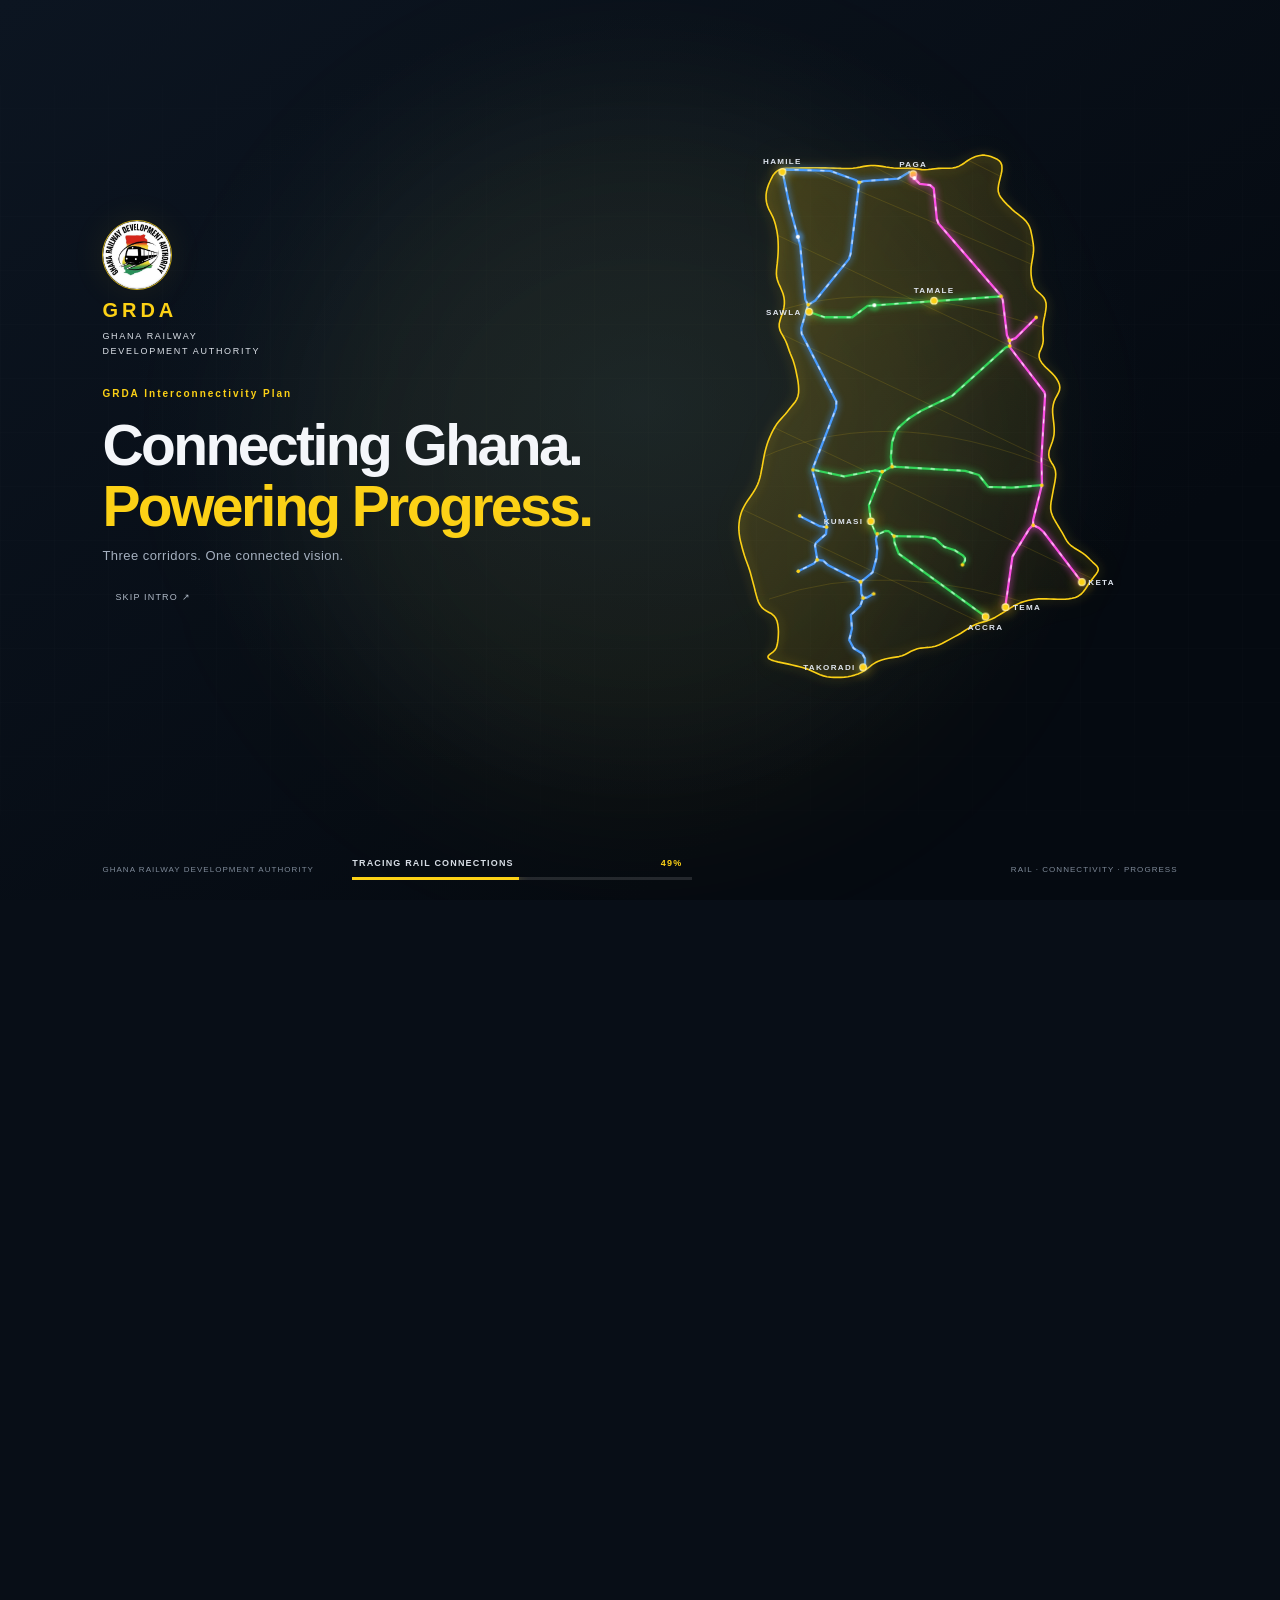
==== commit a284ab47: "splashed" ====
--- a/index.html
+++ b/index.html
@@ -615,14 +615,33 @@
             'serviceWorker' in navigator &&
             window.location.protocol !== 'file:'
         ) {
+            const hadController = Boolean(navigator.serviceWorker.controller);
+            let reloadingForUpdate = false;
+
+            if (hadController) {
+                navigator.serviceWorker.addEventListener('controllerchange', () => {
+                    if (reloadingForUpdate) {
+                        return;
+                    }
+                    reloadingForUpdate = true;
+                    window.location.reload();
+                });
+            }
+
             window.addEventListener('load', () => {
                 navigator.serviceWorker
-                    .register('/sw.js')
+                    .register('/sw.js', { updateViaCache: 'none' })
                     .then((registration) => {
                         console.log(
                             'GRDA Hub PWA service worker registered:',
                             registration.scope
                         );
+                        return registration.update().catch((error) => {
+                            console.error(
+                                'GRDA Hub PWA service worker update check failed:',
+                                error
+                            );
+                        });
                     })
                     .catch((error) => {
                         console.error(
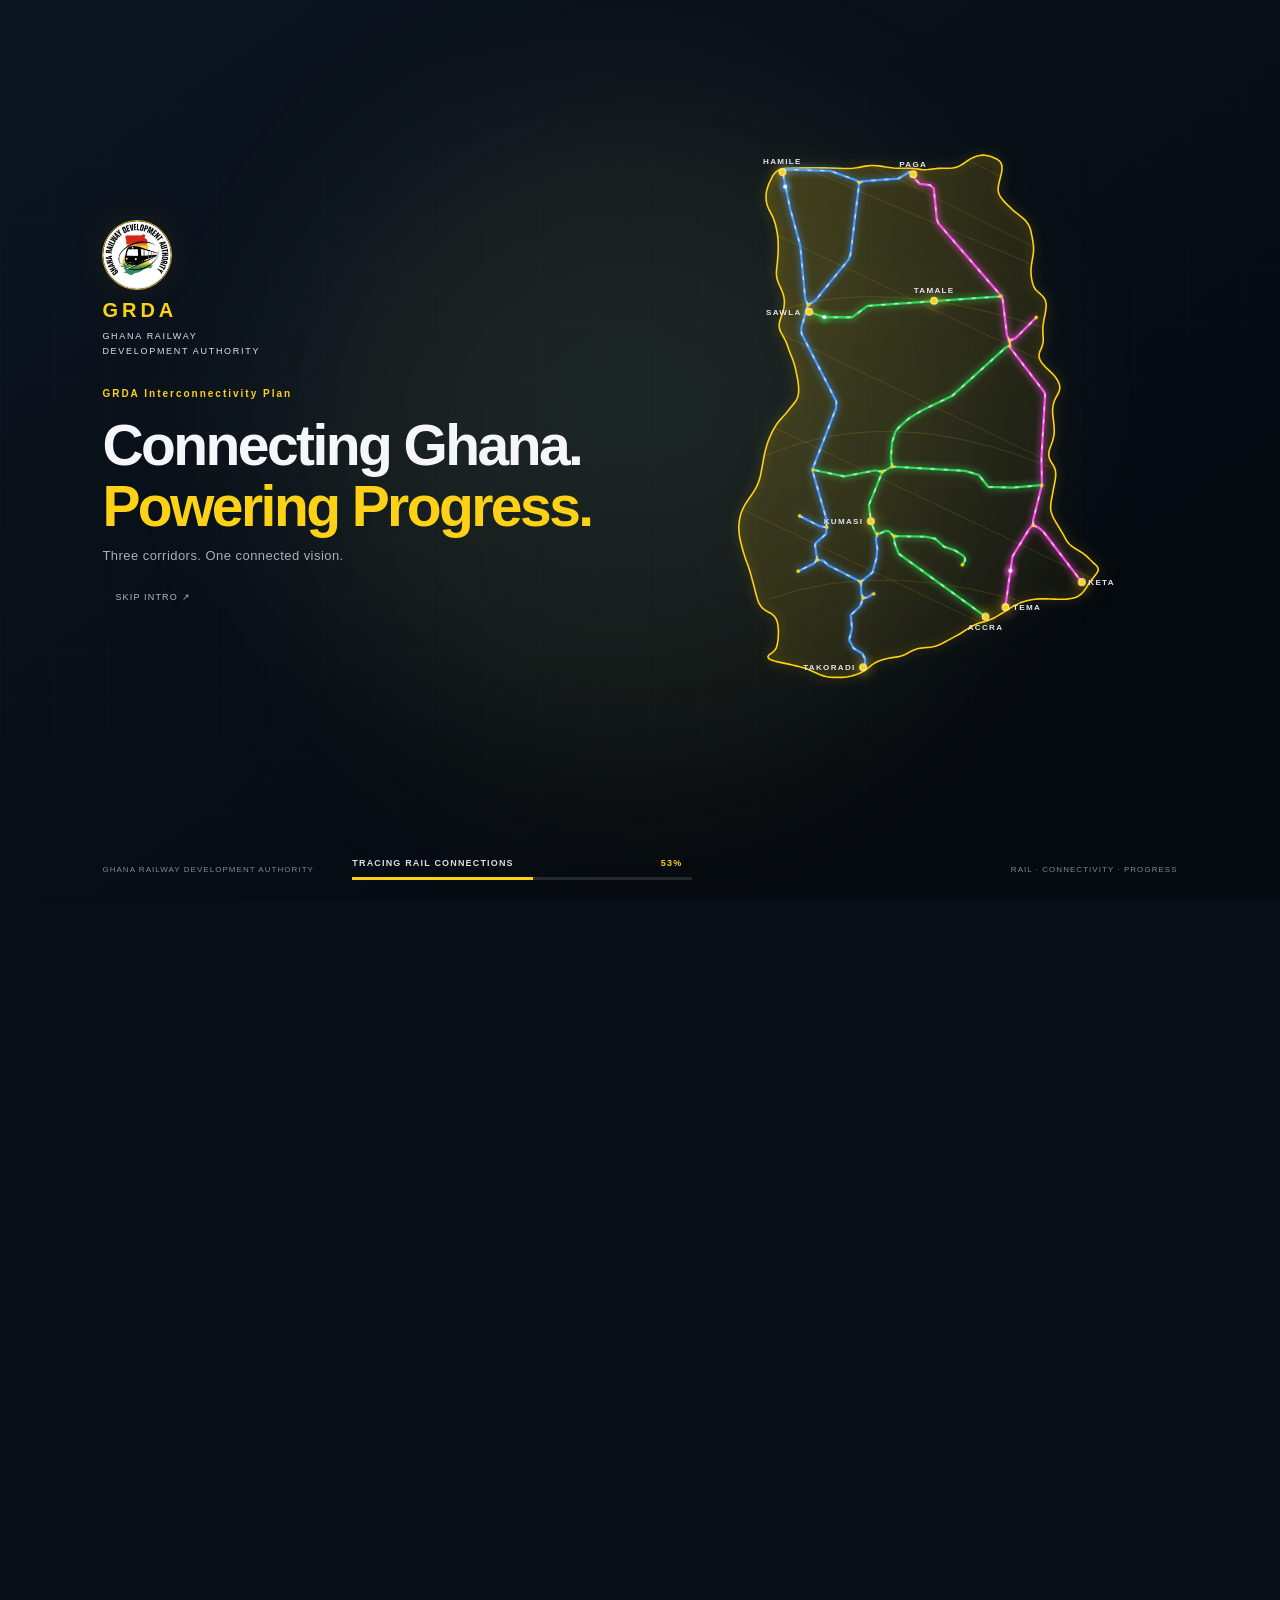
==== commit e2f529a2: "corridor maps fixed" ====
--- a/index.html
+++ b/index.html
@@ -400,42 +400,221 @@
             </div>
 
             <div class="hero-map-panel" aria-hidden="true">
-                <div class="panel-label">WESTERN CORRIDOR</div>
-
-                <svg viewBox="0 0 360 410">
-                    <path class="hero-ghana-fill"
-                          d="M 320.6 319.0 L 214.9 352.8 L 177.4 372.6
-                             L 116.6 389.4 L 56.6 373.0 L 59.6 350.2
-                             L 30.4 300.4 L 48.0 235.1 L 76.4 186.5
-                             L 58.5 104.3 L 49.3 60.7 L 50.9 27.9
-                             L 168.0 25.2 L 197.8 29.4 L 219.5 20.1
-                             L 250.7 24.7 L 245.7 42.7 L 273.9 72.5
-                             L 273.8 114.5 L 280.2 160.1 L 297.1 181.2
-                             L 282.2 233.2 L 287.6 262.0 L 305.5 298.7 Z"/>
-
-                    <path class="hero-ghana-line"
-                          d="M 320.6 319.0 L 214.9 352.8 L 177.4 372.6
-                             L 116.6 389.4 L 56.6 373.0 L 59.6 350.2
-                             L 30.4 300.4 L 48.0 235.1 L 76.4 186.5
-                             L 58.5 104.3 L 49.3 60.7 L 50.9 27.9
-                             L 168.0 25.2 L 197.8 29.4 L 219.5 20.1
-                             L 250.7 24.7 L 245.7 42.7 L 273.9 72.5
-                             L 273.8 114.5 L 280.2 160.1 L 297.1 181.2
-                             L 282.2 233.2 L 287.6 262.0 L 305.5 298.7 Z"/>
-
-                    <path class="hero-route"
-                          d="M228 326 Q218 270 209 222 T187 160 T155 104 T143 45"/>
-                    <path class="hero-route route-blue"
-                          d="M228 326 Q195 289 172 247 T142 190 T128 136 T143 45"/>
-                    <path class="hero-route route-green"
-                          d="M228 326 Q179 310 143 285 T100 225 T92 158 T143 45"/>
-
-                    <circle class="hero-node" cx="228" cy="326" r="5"/>
-                    <circle class="hero-node" cx="143" cy="45" r="5"/>
+                <svg viewBox="0 0 360 520">
+                    <path class="hero-ghana-fill" d="M237.3 17.8L234.5 18.3L231.8 19.1L229.2 20.1L226.6 21.5L224.2 23L221.7 24.8L219.2 26.5L216.4 28L213.5 29.1L210.4 29.7L207.2 30L203.9 30L200.6 30L197.3 30.1L194 30.4L190.8 30.8L187.7 31.1L184.7 31.3L181.8 31.2L178.9 30.8L175.9 30.4L172.9 30.1L169.6 30L166.3 30L162.7 30L159.1 30L155.6 29.7L152 29.3L148.5 28.8L145 28.2L141.5 27.7L138 27.4L134.6 27.4L131.2 27.7L127.9 28.2L124.6 28.9L121.2 29.5L117.8 30L114.2 30.2L110.6 30.2L107 30.1L103.3 29.9L99.6 29.8L95.9 29.7L92.2 29.6L88.4 29.6L84.7 29.5L81 29.5L77.2 29.6L73.5 29.6L69.8 29.6L66.1 29.7L62.4 29.7L58.9 29.9L55.5 30.1L52.3 30.5L49.4 31.4L47 32.8L45.1 34.7L43.4 37L42 39.7L40.7 42.5L39.4 45.4L38.4 48.4L37.6 51.6L37.2 54.8L37.2 58.1L37.6 61.4L38.4 64.6L39.6 67.6L41.1 70.5L42.5 73.3L43.9 76.1L45 79.1L45.9 82.1L46.6 85.2L47.3 88.4L47.8 91.6L48.2 94.9L48.4 98.3L48.5 101.6L48.5 105L48.4 108.3L48.2 111.7L47.9 115L47.6 118.3L47.2 121.6L46.9 124.8L46.8 128L47.1 131.2L47.9 134.3L49.1 137.4L50.5 140.4L51.8 143.5L53 146.5L53.8 149.7L54.2 152.8L54.2 156L53.8 159.2L53.1 162.4L52.1 165.5L51 168.6L50.1 171.6L49.4 174.5L49.4 177.3L50 180L51.1 182.6L52.6 185.1L54.1 187.8L55.5 190.6L56.7 193.5L57.7 196.4L58.7 199.3L59.8 202.2L61 205.1L62.2 208L63.2 211.2L64.1 214.4L64.9 217.8L65.6 221.2L66.3 224.7L66.9 228.2L67.3 231.7L67.5 235.1L67.4 238.5L66.8 241.6L65.7 244.5L64.2 247L62.4 249.2L60.6 251.4L58.9 253.6L57.1 255.9L55.2 258.2L53.1 260.5L50.9 262.9L48.8 265.4L46.8 268L45 270.9L43.4 273.8L41.9 276.9L40.5 280.1L39.2 283.3L38.1 286.5L37.1 289.9L36.2 293.3L35.5 296.7L34.8 300.2L34.2 303.7L33.6 307.1L32.9 310.6L32.3 314L31.5 317.3L30.5 320.6L29.3 323.7L27.8 326.7L26.1 329.7L24.3 332.5L22.3 335.4L20.3 338.2L18.4 341.1L16.7 344.1L15.2 347.1L14 350.3L13.1 353.5L12.5 356.7L12.1 360L11.9 363.2L12 366.5L12.3 369.8L12.8 373.1L13.5 376.4L14.4 379.8L15.2 383.1L16.2 386.5L17.2 389.8L18.3 393.1L19.5 396.3L20.7 399.5L21.8 402.8L22.8 406.1L23.7 409.5L24.6 412.9L25.5 416.2L26.4 419.6L27.2 423L28.1 426.3L29 429.5L30.1 432.6L31.5 435.3L33.2 437.7L35.3 439.6L37.6 441.1L40 442.4L42.4 443.7L44.5 445.5L46.2 447.8L47.4 450.5L48.1 453.6L48.5 456.8L48.7 460.1L48.6 463.4L48.4 466.7L48 469.8L47.5 472.7L46.7 475.3L45.3 477.5L43.5 479.2L41.6 480.6L40 481.9L39 483.2L39.1 484.5L40.3 485.7L42.3 486.7L45 487.5L48.1 488.3L51.3 489L54.7 489.7L58.1 490.4L61.5 491.2L64.9 492L68.3 492.8L71.7 493.8L74.9 494.8L78.1 496.1L81.2 497.5L84.3 498.9L87.4 500.3L90.5 501.3L93.7 502.1L96.9 502.5L100.2 502.7L103.5 502.7L106.7 502.7L110 502.5L113.2 502.1L116.4 501.5L119.5 500.6L122.6 499.5L125.5 498.2L128.3 496.7L130.8 494.8L133.3 492.9L135.8 490.9L138.5 489.2L141.4 487.7L144.6 486.6L147.8 485.7L151.1 485L154.4 484.4L157.6 483.9L160.6 483.4L163.5 482.6L166.3 481.4L169 480L171.8 478.5L174.7 477.2L177.7 476.2L181 475.5L184.3 475.2L187.7 474.9L191.1 474.5L194.4 473.8L197.6 472.7L200.6 471.3L203.6 469.7L206.5 468.1L209.4 466.5L212.4 464.9L215.3 463.3L218.1 461.7L220.9 459.9L223.6 458.1L226.4 456.4L229.2 454.8L232.2 453.4L235.3 452.3L238.3 451.4L241.4 450.5L244.4 449.5L247.3 448.3L250.2 446.8L253 445.1L255.9 443.4L258.8 441.6L261.7 439.7L264.6 437.9L267.5 436.2L270.6 434.7L273.7 433.3L276.9 432.2L280.2 431.3L283.6 430.6L287 430.1L290.4 429.8L293.9 429.7L297.4 429.8L300.9 429.9L304.4 430L307.9 430.1L311.3 430.2L314.8 430.1L318.2 429.8L321.4 429.3L324.5 428.5L327.4 427.1L329.9 425.3L332 423L333.9 420.4L335.7 417.6L337.5 414.7L339.6 412L341.6 409.4L343.6 407L345 404.8L345.7 402.9L345.4 401L344.3 399.3L342.5 397.5L340.4 395.6L338.2 393.5L336 391.3L333.7 389.2L331.2 387.3L328.5 385.6L325.8 384L323.1 382.3L320.5 380.5L318.3 378.4L316.5 376L315 373.5L313.6 370.9L312.2 368.3L310.6 365.7L309 363.1L307.4 360.4L305.8 357.7L304.3 355L303 352.2L302 349.4L301.5 346.4L301.5 343.4L301.8 340.2L302.4 337L303 333.7L303.6 330.4L304.2 327.1L304.9 323.7L305.5 320.4L306 317.1L306.2 313.9L305.9 310.9L305.1 308.2L303.9 305.8L302.3 303.4L301 301L300 298.4L299.7 295.6L300 292.6L300.9 289.7L302 286.7L303.1 283.6L304 280.5L304.6 277.2L304.8 273.9L304.7 270.5L304.4 267.1L304 263.6L303.6 260.1L303.3 256.7L303.3 253.3L303.8 249.9L304.6 246.8L305.8 243.9L307.3 241.2L308.7 238.6L309.7 236L310 233.4L309.6 230.7L308.4 227.9L306.8 225.2L304.9 222.6L302.6 220.2L300.2 217.9L297.7 215.6L295.4 213.2L293.3 210.7L291.7 208.1L290.8 205.5L290.7 203L291.3 200.5L292.4 198.1L293.4 195.6L294.2 192.9L294.6 190L294.5 187L294.3 183.7L294.2 180.5L294.3 177.2L294.7 173.9L295.2 170.6L295.9 167.4L296.5 164.3L297 161.2L297.3 158.2L297.2 155.3L296.5 152.6L295.2 150.2L293.4 148.1L291.3 146.2L289.3 144.4L287.4 142.5L286 140.2L285 137.7L284.3 134.9L283.7 131.9L283.3 128.7L283.2 125.5L283.3 122.3L283.7 119.1L284.3 115.8L284.8 112.6L285.3 109.5L285.6 106.4L285.6 103.3L285.3 100.2L284.8 97.1L284.3 93.9L283.6 90.6L282.9 87.3L281.8 84.2L280.3 81.4L278.3 78.8L276 76.5L273.4 74.3L270.8 72.3L268.3 70.4L265.9 68.3L263.6 66.1L261.3 63.9L259.1 61.6L257 59.3L255.1 56.9L253.7 54.4L252.8 51.6L252.7 48.7L253.1 45.6L253.8 42.4L254.6 39.1L255.4 35.9L256.1 32.7L256.3 29.7L256.1 27L255.1 24.7L253.5 22.8L251.3 21.3L248.7 20.1L245.9 19.1L243.1 18.3L240.2 17.8Z"/>
+                    <path class="hero-ghana-line" d="M237.3 17.8L234.5 18.3L231.8 19.1L229.2 20.1L226.6 21.5L224.2 23L221.7 24.8L219.2 26.5L216.4 28L213.5 29.1L210.4 29.7L207.2 30L203.9 30L200.6 30L197.3 30.1L194 30.4L190.8 30.8L187.7 31.1L184.7 31.3L181.8 31.2L178.9 30.8L175.9 30.4L172.9 30.1L169.6 30L166.3 30L162.7 30L159.1 30L155.6 29.7L152 29.3L148.5 28.8L145 28.2L141.5 27.7L138 27.4L134.6 27.4L131.2 27.7L127.9 28.2L124.6 28.9L121.2 29.5L117.8 30L114.2 30.2L110.6 30.2L107 30.1L103.3 29.9L99.6 29.8L95.9 29.7L92.2 29.6L88.4 29.6L84.7 29.5L81 29.5L77.2 29.6L73.5 29.6L69.8 29.6L66.1 29.7L62.4 29.7L58.9 29.9L55.5 30.1L52.3 30.5L49.4 31.4L47 32.8L45.1 34.7L43.4 37L42 39.7L40.7 42.5L39.4 45.4L38.4 48.4L37.6 51.6L37.2 54.8L37.2 58.1L37.6 61.4L38.4 64.6L39.6 67.6L41.1 70.5L42.5 73.3L43.9 76.1L45 79.1L45.9 82.1L46.6 85.2L47.3 88.4L47.8 91.6L48.2 94.9L48.4 98.3L48.5 101.6L48.5 105L48.4 108.3L48.2 111.7L47.9 115L47.6 118.3L47.2 121.6L46.9 124.8L46.8 128L47.1 131.2L47.9 134.3L49.1 137.4L50.5 140.4L51.8 143.5L53 146.5L53.8 149.7L54.2 152.8L54.2 156L53.8 159.2L53.1 162.4L52.1 165.5L51 168.6L50.1 171.6L49.4 174.5L49.4 177.3L50 180L51.1 182.6L52.6 185.1L54.1 187.8L55.5 190.6L56.7 193.5L57.7 196.4L58.7 199.3L59.8 202.2L61 205.1L62.2 208L63.2 211.2L64.1 214.4L64.9 217.8L65.6 221.2L66.3 224.7L66.9 228.2L67.3 231.7L67.5 235.1L67.4 238.5L66.8 241.6L65.7 244.5L64.2 247L62.4 249.2L60.6 251.4L58.9 253.6L57.1 255.9L55.2 258.2L53.1 260.5L50.9 262.9L48.8 265.4L46.8 268L45 270.9L43.4 273.8L41.9 276.9L40.5 280.1L39.2 283.3L38.1 286.5L37.1 289.9L36.2 293.3L35.5 296.7L34.8 300.2L34.2 303.7L33.6 307.1L32.9 310.6L32.3 314L31.5 317.3L30.5 320.6L29.3 323.7L27.8 326.7L26.1 329.7L24.3 332.5L22.3 335.4L20.3 338.2L18.4 341.1L16.7 344.1L15.2 347.1L14 350.3L13.1 353.5L12.5 356.7L12.1 360L11.9 363.2L12 366.5L12.3 369.8L12.8 373.1L13.5 376.4L14.4 379.8L15.2 383.1L16.2 386.5L17.2 389.8L18.3 393.1L19.5 396.3L20.7 399.5L21.8 402.8L22.8 406.1L23.7 409.5L24.6 412.9L25.5 416.2L26.4 419.6L27.2 423L28.1 426.3L29 429.5L30.1 432.6L31.5 435.3L33.2 437.7L35.3 439.6L37.6 441.1L40 442.4L42.4 443.7L44.5 445.5L46.2 447.8L47.4 450.5L48.1 453.6L48.5 456.8L48.7 460.1L48.6 463.4L48.4 466.7L48 469.8L47.5 472.7L46.7 475.3L45.3 477.5L43.5 479.2L41.6 480.6L40 481.9L39 483.2L39.1 484.5L40.3 485.7L42.3 486.7L45 487.5L48.1 488.3L51.3 489L54.7 489.7L58.1 490.4L61.5 491.2L64.9 492L68.3 492.8L71.7 493.8L74.9 494.8L78.1 496.1L81.2 497.5L84.3 498.9L87.4 500.3L90.5 501.3L93.7 502.1L96.9 502.5L100.2 502.7L103.5 502.7L106.7 502.7L110 502.5L113.2 502.1L116.4 501.5L119.5 500.6L122.6 499.5L125.5 498.2L128.3 496.7L130.8 494.8L133.3 492.9L135.8 490.9L138.5 489.2L141.4 487.7L144.6 486.6L147.8 485.7L151.1 485L154.4 484.4L157.6 483.9L160.6 483.4L163.5 482.6L166.3 481.4L169 480L171.8 478.5L174.7 477.2L177.7 476.2L181 475.5L184.3 475.2L187.7 474.9L191.1 474.5L194.4 473.8L197.6 472.7L200.6 471.3L203.6 469.7L206.5 468.1L209.4 466.5L212.4 464.9L215.3 463.3L218.1 461.7L220.9 459.9L223.6 458.1L226.4 456.4L229.2 454.8L232.2 453.4L235.3 452.3L238.3 451.4L241.4 450.5L244.4 449.5L247.3 448.3L250.2 446.8L253 445.1L255.9 443.4L258.8 441.6L261.7 439.7L264.6 437.9L267.5 436.2L270.6 434.7L273.7 433.3L276.9 432.2L280.2 431.3L283.6 430.6L287 430.1L290.4 429.8L293.9 429.7L297.4 429.8L300.9 429.9L304.4 430L307.9 430.1L311.3 430.2L314.8 430.1L318.2 429.8L321.4 429.3L324.5 428.5L327.4 427.1L329.9 425.3L332 423L333.9 420.4L335.7 417.6L337.5 414.7L339.6 412L341.6 409.4L343.6 407L345 404.8L345.7 402.9L345.4 401L344.3 399.3L342.5 397.5L340.4 395.6L338.2 393.5L336 391.3L333.7 389.2L331.2 387.3L328.5 385.6L325.8 384L323.1 382.3L320.5 380.5L318.3 378.4L316.5 376L315 373.5L313.6 370.9L312.2 368.3L310.6 365.7L309 363.1L307.4 360.4L305.8 357.7L304.3 355L303 352.2L302 349.4L301.5 346.4L301.5 343.4L301.8 340.2L302.4 337L303 333.7L303.6 330.4L304.2 327.1L304.9 323.7L305.5 320.4L306 317.1L306.2 313.9L305.9 310.9L305.1 308.2L303.9 305.8L302.3 303.4L301 301L300 298.4L299.7 295.6L300 292.6L300.9 289.7L302 286.7L303.1 283.6L304 280.5L304.6 277.2L304.8 273.9L304.7 270.5L304.4 267.1L304 263.6L303.6 260.1L303.3 256.7L303.3 253.3L303.8 249.9L304.6 246.8L305.8 243.9L307.3 241.2L308.7 238.6L309.7 236L310 233.4L309.6 230.7L308.4 227.9L306.8 225.2L304.9 222.6L302.6 220.2L300.2 217.9L297.7 215.6L295.4 213.2L293.3 210.7L291.7 208.1L290.8 205.5L290.7 203L291.3 200.5L292.4 198.1L293.4 195.6L294.2 192.9L294.6 190L294.5 187L294.3 183.7L294.2 180.5L294.3 177.2L294.7 173.9L295.2 170.6L295.9 167.4L296.5 164.3L297 161.2L297.3 158.2L297.2 155.3L296.5 152.6L295.2 150.2L293.4 148.1L291.3 146.2L289.3 144.4L287.4 142.5L286 140.2L285 137.7L284.3 134.9L283.7 131.9L283.3 128.7L283.2 125.5L283.3 122.3L283.7 119.1L284.3 115.8L284.8 112.6L285.3 109.5L285.6 106.4L285.6 103.3L285.3 100.2L284.8 97.1L284.3 93.9L283.6 90.6L282.9 87.3L281.8 84.2L280.3 81.4L278.3 78.8L276 76.5L273.4 74.3L270.8 72.3L268.3 70.4L265.9 68.3L263.6 66.1L261.3 63.9L259.1 61.6L257 59.3L255.1 56.9L253.7 54.4L252.8 51.6L252.7 48.7L253.1 45.6L253.8 42.4L254.6 39.1L255.4 35.9L256.1 32.7L256.3 29.7L256.1 27L255.1 24.7L253.5 22.8L251.3 21.3L248.7 20.1L245.9 19.1L243.1 18.3L240.2 17.8Z"/>
+
+                    <g class="hero-rail-group" style="--c:#ff52e8;--cl:#ffd3f8">
+                        <path class="hero-rail" d="M285.2 361.5L285.2 361.3"/>
+                        <path class="hero-rail" d="M284.9 361.5L285.2 361.5"/>
+                        <path class="hero-rail" d="M285.2 361.5L285.4 361.5"/>
+                        <path class="hero-rail" d="M173.8 34.5L173.5 34.5"/>
+                        <path class="hero-rail" d="M173.8 34.5L173.5 34.5"/>
+                        <path class="hero-rail" d="M173.8 34.7L173.8 34.5"/>
+                        <path class="hero-rail" d="M285.2 361.3L285.4 361.5"/>
+                        <path class="hero-rail" d="M285.4 361.5L290.6 363.9L294.7 367.5L330.9 415"/>
+                        <path class="hero-rail" d="M259.3 437.5L266 390.5L281.3 365.2L284.9 361.5"/>
+                        <path class="hero-rail" d="M284.9 361.5L285.2 361.3"/>
+                        <path class="hero-rail" d="M173.8 34.7L173.5 34.5"/>
+                        <path class="hero-rail" d="M285.2 361.3L285.2 356.9L293.4 323.8L292.9 299.8L296.3 240.6L295.7 238L264.2 197L263.2 190"/>
+                        <path class="hero-rail" d="M263.2 190L268.9 187.7L288 168.5"/>
+                        <path class="hero-rail" d="M263.2 190L260.9 185.1L257 152.3L255.4 148.4L197.3 81.2L195.8 77.1L192.9 48.7L189.6 45.6L180 44.5L175.3 39.9L173.8 34.7"/>
+                    </g>
+                    <g class="hero-rail-group" style="--c:#34d65a;--cl:#d2ffdd">
+                        <path class="hero-rail" d="M145.4 311.7L154.2 307"/>
+                        <path class="hero-rail" d="M154.2 307L154.2 306.8"/>
+                        <path class="hero-rail" d="M154.2 307L154.4 307"/>
+                        <path class="hero-rail" d="M156 371.6L151.1 367L148 366.7L142.3 369.3L139.2 369.3L134.8 359.2L132.7 342.7L145.1 311.9"/>
+                        <path class="hero-rail" d="M156 371.9L156 371.6"/>
+                        <path class="hero-rail" d="M156 371.6L156.2 371.6"/>
+                        <path class="hero-rail" d="M154.4 307L222.1 310.9L234.8 314.8L243.6 325.9L265.5 326.4L293.2 324.3"/>
+                        <path class="hero-rail" d="M154.4 307L154.2 306.8"/>
+                        <path class="hero-rail" d="M154.2 306.8L153.1 298.2L154.2 284.5L157.3 274.7L160.4 270.6L169.7 262.3L181.8 254.8L210.2 241.1L259.3 196.7L263.4 194.9"/>
+                        <path class="hero-rail" d="M156.2 371.6L184.7 372.1L194.2 373.9L202.5 381.4L212 384.5L219.8 389.4L221.9 391.8L221.9 394.3L219.5 398.2"/>
+                        <path class="hero-rail" d="M156 371.9L156.2 371.6"/>
+                        <path class="hero-rail" d="M145.1 311.7L145.4 311.7"/>
+                        <path class="hero-rail" d="M145.1 311.9L145.1 311.7"/>
+                        <path class="hero-rail" d="M145.1 311.7L138.1 310.6L109.7 316.1L80.8 309.9"/>
+                        <path class="hero-rail" d="M255.4 148.9L131.4 157.7L117.2 168.3L91.6 168.3L77.4 163.4"/>
+                        <path class="hero-rail" d="M241 446.3L160.4 387.9L156.5 377.8L156 371.9"/>
+                        <path class="hero-rail" d="M145.1 311.9L145.4 311.7"/>
+                    </g>
+                    <g class="hero-rail-group" style="--c:#4a9dff;--cl:#d5e7ff">
+                        <path class="hero-rail" d="M52.6 33.7L52.9 33.4"/>
+                        <path class="hero-rail" d="M52.6 33.7L52.6 33.4"/>
+                        <path class="hero-rail" d="M52.6 33.7L52.6 33.4"/>
+                        <path class="hero-rail" d="M76.1 156.7L73.6 151.5L68.9 101.6L59.6 67.5L52.6 33.7"/>
+                        <path class="hero-rail" d="M123.7 43.2L127.8 41.9L159.8 39.6L170.4 33.4"/>
+                        <path class="hero-rail" d="M84.7 393.6L84.7 393.3"/>
+                        <path class="hero-rail" d="M84.7 393.6L84.4 393.8"/>
+                        <path class="hero-rail" d="M84.9 393.6L84.7 393.6"/>
+                        <path class="hero-rail" d="M84.7 393.6L84.4 393.6"/>
+                        <path class="hero-rail" d="M93.2 363.3L93.4 363.1"/>
+                        <path class="hero-rail" d="M93.4 363.1L93.4 356.4L80.5 311.4L81.3 306.8L102.2 252.8L102.5 246.6L70.2 183.5L69.9 178.4L76.1 156.9"/>
+                        <path class="hero-rail" d="M93.4 363.3L93.4 363.1"/>
+                        <path class="hero-rail" d="M127.3 429L131.4 428.4L137.1 425.1"/>
+                        <path class="hero-rail" d="M127.3 429L125.7 425.1L125.2 414.2"/>
+                        <path class="hero-rail" d="M125.7 495.4L129.1 489.9L129.1 485.3L126.5 480.6L118.5 475.7L114.4 468L117 457.4L115.9 444.7L124.5 436.7L127.3 429"/>
+                        <path class="hero-rail" d="M76.1 156.7L76.4 156.7"/>
+                        <path class="hero-rail" d="M76.4 156.7L82.9 152.8L114.1 114.3L115.7 109.4L123.7 43.2"/>
+                        <path class="hero-rail" d="M76.1 156.9L76.4 156.7"/>
+                        <path class="hero-rail" d="M84.4 393.8L81.6 396.9L67.4 403.9"/>
+                        <path class="hero-rail" d="M84.4 393.6L84.4 393.8"/>
+                        <path class="hero-rail" d="M52.9 33.4L55.2 31.1L96.8 32.4L120.3 40.9L123.7 43.2"/>
+                        <path class="hero-rail" d="M125 414L95 398.7L90.3 394.3L84.9 393.6"/>
+                        <path class="hero-rail" d="M125.2 414L125 414"/>
+                        <path class="hero-rail" d="M125.2 414.2L125 414"/>
+                        <path class="hero-rail" d="M93.4 363.3L93.2 363.3"/>
+                        <path class="hero-rail" d="M93.4 363.6L93.4 363.3"/>
+                        <path class="hero-rail" d="M52.6 33.4L52.9 33.4"/>
+                        <path class="hero-rail" d="M76.1 156.9L76.1 156.7"/>
+                        <path class="hero-rail" d="M125.2 414L136.1 405.2L139.7 391.8L140.5 383.5L139.2 374.5L140.5 369.5"/>
+                        <path class="hero-rail" d="M84.7 393.3L82.6 380.1L83.4 378.1L92.9 369.5L93.4 363.6"/>
+                        <path class="hero-rail" d="M84.7 393.3L84.4 393.6"/>
+                        <path class="hero-rail" d="M84.9 393.6L84.7 393.3"/>
+                        <path class="hero-rail" d="M125.2 414.2L125.2 414"/>
+                        <path class="hero-rail" d="M67.1 403.9L67.1 404.2"/>
+                        <path class="hero-rail" d="M67.4 403.9L67.1 404.2"/>
+                        <path class="hero-rail" d="M67.1 403.9L67.1 404.2"/>
+                        <path class="hero-rail" d="M93.2 363.3L87 362.3L68.4 352.8"/>
+                        <path class="hero-rail" d="M93.4 363.6L93.2 363.3"/>
+                        <path class="hero-rail" d="M67.4 403.9L67.1 403.9"/>
+                    </g>
+
+                    <g style="--c:#ff52e8;--cl:#ffd3f8">
+                        <path class="hero-rail-flow" d="M285.2 361.5L285.2 361.3"/>
+                        <path class="hero-rail-flow" d="M284.9 361.5L285.2 361.5"/>
+                        <path class="hero-rail-flow" d="M285.2 361.5L285.4 361.5"/>
+                        <path class="hero-rail-flow" d="M173.8 34.5L173.5 34.5"/>
+                        <path class="hero-rail-flow" d="M173.8 34.5L173.5 34.5"/>
+                        <path class="hero-rail-flow" d="M173.8 34.7L173.8 34.5"/>
+                        <path class="hero-rail-flow" d="M285.2 361.3L285.4 361.5"/>
+                        <path class="hero-rail-flow" d="M285.4 361.5L290.6 363.9L294.7 367.5L330.9 415"/>
+                        <path class="hero-rail-flow" d="M259.3 437.5L266 390.5L281.3 365.2L284.9 361.5"/>
+                        <path class="hero-rail-flow" d="M284.9 361.5L285.2 361.3"/>
+                        <path class="hero-rail-flow" d="M173.8 34.7L173.5 34.5"/>
+                        <path class="hero-rail-flow" d="M285.2 361.3L285.2 356.9L293.4 323.8L292.9 299.8L296.3 240.6L295.7 238L264.2 197L263.2 190"/>
+                        <path class="hero-rail-flow" d="M263.2 190L268.9 187.7L288 168.5"/>
+                        <path class="hero-rail-flow" d="M263.2 190L260.9 185.1L257 152.3L255.4 148.4L197.3 81.2L195.8 77.1L192.9 48.7L189.6 45.6L180 44.5L175.3 39.9L173.8 34.7"/>
+                    </g>
+                    <g style="--c:#34d65a;--cl:#d2ffdd">
+                        <path class="hero-rail-flow" d="M145.4 311.7L154.2 307"/>
+                        <path class="hero-rail-flow" d="M154.2 307L154.2 306.8"/>
+                        <path class="hero-rail-flow" d="M154.2 307L154.4 307"/>
+                        <path class="hero-rail-flow" d="M156 371.6L151.1 367L148 366.7L142.3 369.3L139.2 369.3L134.8 359.2L132.7 342.7L145.1 311.9"/>
+                        <path class="hero-rail-flow" d="M156 371.9L156 371.6"/>
+                        <path class="hero-rail-flow" d="M156 371.6L156.2 371.6"/>
+                        <path class="hero-rail-flow" d="M154.4 307L222.1 310.9L234.8 314.8L243.6 325.9L265.5 326.4L293.2 324.3"/>
+                        <path class="hero-rail-flow" d="M154.4 307L154.2 306.8"/>
+                        <path class="hero-rail-flow" d="M154.2 306.8L153.1 298.2L154.2 284.5L157.3 274.7L160.4 270.6L169.7 262.3L181.8 254.8L210.2 241.1L259.3 196.7L263.4 194.9"/>
+                        <path class="hero-rail-flow" d="M156.2 371.6L184.7 372.1L194.2 373.9L202.5 381.4L212 384.5L219.8 389.4L221.9 391.8L221.9 394.3L219.5 398.2"/>
+                        <path class="hero-rail-flow" d="M156 371.9L156.2 371.6"/>
+                        <path class="hero-rail-flow" d="M145.1 311.7L145.4 311.7"/>
+                        <path class="hero-rail-flow" d="M145.1 311.9L145.1 311.7"/>
+                        <path class="hero-rail-flow" d="M145.1 311.7L138.1 310.6L109.7 316.1L80.8 309.9"/>
+                        <path class="hero-rail-flow" d="M255.4 148.9L131.4 157.7L117.2 168.3L91.6 168.3L77.4 163.4"/>
+                        <path class="hero-rail-flow" d="M241 446.3L160.4 387.9L156.5 377.8L156 371.9"/>
+                        <path class="hero-rail-flow" d="M145.1 311.9L145.4 311.7"/>
+                    </g>
+                    <g style="--c:#4a9dff;--cl:#d5e7ff">
+                        <path class="hero-rail-flow" d="M52.6 33.7L52.9 33.4"/>
+                        <path class="hero-rail-flow" d="M52.6 33.7L52.6 33.4"/>
+                        <path class="hero-rail-flow" d="M52.6 33.7L52.6 33.4"/>
+                        <path class="hero-rail-flow" d="M76.1 156.7L73.6 151.5L68.9 101.6L59.6 67.5L52.6 33.7"/>
+                        <path class="hero-rail-flow" d="M123.7 43.2L127.8 41.9L159.8 39.6L170.4 33.4"/>
+                        <path class="hero-rail-flow" d="M84.7 393.6L84.7 393.3"/>
+                        <path class="hero-rail-flow" d="M84.7 393.6L84.4 393.8"/>
+                        <path class="hero-rail-flow" d="M84.9 393.6L84.7 393.6"/>
+                        <path class="hero-rail-flow" d="M84.7 393.6L84.4 393.6"/>
+                        <path class="hero-rail-flow" d="M93.2 363.3L93.4 363.1"/>
+                        <path class="hero-rail-flow" d="M93.4 363.1L93.4 356.4L80.5 311.4L81.3 306.8L102.2 252.8L102.5 246.6L70.2 183.5L69.9 178.4L76.1 156.9"/>
+                        <path class="hero-rail-flow" d="M93.4 363.3L93.4 363.1"/>
+                        <path class="hero-rail-flow" d="M127.3 429L131.4 428.4L137.1 425.1"/>
+                        <path class="hero-rail-flow" d="M127.3 429L125.7 425.1L125.2 414.2"/>
+                        <path class="hero-rail-flow" d="M125.7 495.4L129.1 489.9L129.1 485.3L126.5 480.6L118.5 475.7L114.4 468L117 457.4L115.9 444.7L124.5 436.7L127.3 429"/>
+                        <path class="hero-rail-flow" d="M76.1 156.7L76.4 156.7"/>
+                        <path class="hero-rail-flow" d="M76.4 156.7L82.9 152.8L114.1 114.3L115.7 109.4L123.7 43.2"/>
+                        <path class="hero-rail-flow" d="M76.1 156.9L76.4 156.7"/>
+                        <path class="hero-rail-flow" d="M84.4 393.8L81.6 396.9L67.4 403.9"/>
+                        <path class="hero-rail-flow" d="M84.4 393.6L84.4 393.8"/>
+                        <path class="hero-rail-flow" d="M52.9 33.4L55.2 31.1L96.8 32.4L120.3 40.9L123.7 43.2"/>
+                        <path class="hero-rail-flow" d="M125 414L95 398.7L90.3 394.3L84.9 393.6"/>
+                        <path class="hero-rail-flow" d="M125.2 414L125 414"/>
+                        <path class="hero-rail-flow" d="M125.2 414.2L125 414"/>
+                        <path class="hero-rail-flow" d="M93.4 363.3L93.2 363.3"/>
+                        <path class="hero-rail-flow" d="M93.4 363.6L93.4 363.3"/>
+                        <path class="hero-rail-flow" d="M52.6 33.4L52.9 33.4"/>
+                        <path class="hero-rail-flow" d="M76.1 156.9L76.1 156.7"/>
+                        <path class="hero-rail-flow" d="M125.2 414L136.1 405.2L139.7 391.8L140.5 383.5L139.2 374.5L140.5 369.5"/>
+                        <path class="hero-rail-flow" d="M84.7 393.3L82.6 380.1L83.4 378.1L92.9 369.5L93.4 363.6"/>
+                        <path class="hero-rail-flow" d="M84.7 393.3L84.4 393.6"/>
+                        <path class="hero-rail-flow" d="M84.9 393.6L84.7 393.3"/>
+                        <path class="hero-rail-flow" d="M125.2 414.2L125.2 414"/>
+                        <path class="hero-rail-flow" d="M67.1 403.9L67.1 404.2"/>
+                        <path class="hero-rail-flow" d="M67.4 403.9L67.1 404.2"/>
+                        <path class="hero-rail-flow" d="M67.1 403.9L67.1 404.2"/>
+                        <path class="hero-rail-flow" d="M93.2 363.3L87 362.3L68.4 352.8"/>
+                        <path class="hero-rail-flow" d="M93.4 363.6L93.2 363.3"/>
+                        <path class="hero-rail-flow" d="M67.4 403.9L67.1 403.9"/>
+                    </g>
+
+                    <g class="hero-nodes">
+                        <circle cx="285.2" cy="361.5" r="1.6"/>
+                        <circle cx="288" cy="168.5" r="1.6"/>
+                        <circle cx="263.2" cy="190" r="1.6"/>
+                        <circle cx="154.2" cy="307" r="1.6"/>
+                        <circle cx="156" cy="371.6" r="1.6"/>
+                        <circle cx="263.4" cy="194.9" r="1.6"/>
+                        <circle cx="219.5" cy="398.2" r="1.6"/>
+                        <circle cx="293.2" cy="324.3" r="1.6"/>
+                        <circle cx="145.1" cy="311.7" r="1.6"/>
+                        <circle cx="255.4" cy="148.9" r="1.6"/>
+                        <circle cx="80.8" cy="309.9" r="1.6"/>
+                        <circle cx="84.7" cy="393.6" r="1.6"/>
+                        <circle cx="93.4" cy="363.1" r="1.6"/>
+                        <circle cx="127.3" cy="429" r="1.6"/>
+                        <circle cx="76.4" cy="156.7" r="1.6"/>
+                        <circle cx="123.7" cy="43.2" r="1.6"/>
+                        <circle cx="125" cy="414" r="1.6"/>
+                        <circle cx="140.5" cy="369.5" r="1.6"/>
+                        <circle cx="67.1" cy="404.2" r="1.6"/>
+                        <circle cx="68.4" cy="352.8" r="1.6"/>
+                        <circle cx="137.1" cy="425.1" r="1.6"/>
+                    </g>
+                    <g class="hero-stations">
+                        <circle cx="259.6" cy="437.5" r="3"/>
+                        <circle cx="241" cy="446.3" r="3"/>
+                        <circle cx="127.3" cy="493.3" r="3"/>
+                        <circle cx="134.5" cy="357.7" r="3"/>
+                        <circle cx="193.2" cy="153" r="3"/>
+                        <circle cx="77.2" cy="163.1" r="3"/>
+                        <circle cx="173.8" cy="35.5" r="3"/>
+                        <circle cx="52.4" cy="33.4" r="3"/>
+                        <circle cx="330.4" cy="414.2" r="3"/>
+                    </g>
+
+                    <g class="hero-pulse" style="--c:#ff52e8;--b:0.1s">
+                        <circle class="pulse-halo" r="5.5"/>
+                        <circle class="pulse-core" r="1.9"/>
+                        <animateMotion dur="6.5s" begin="0s" repeatCount="indefinite" calcMode="linear" path="M259.6 437.5L265.8 391.2L281.3 365.2L285.2 361.3L285.2 356.9L293.2 326.4L292.9 299.8L296.3 244.5L295.7 238L263.7 195.9L263.2 190L260.9 185.1L257 152.3L255.4 148.4L197.3 81.2L195.8 77.1L192.9 48.7L189.6 45.6L180 44.5L175.3 39.9L173.8 35.5"/>
+                    </g>
+                    <g class="hero-pulse" style="--c:#34d65a;--b:1.4s">
+                        <circle class="pulse-halo" r="5.5"/>
+                        <circle class="pulse-core" r="1.9"/>
+                        <animateMotion dur="8.6s" begin="1.4s" repeatCount="indefinite" calcMode="linear" path="M241 446.3L160.4 387.9L156.5 377.8L156 371.6L151.6 367.2L148 366.7L142.3 369.3L139.2 369.3L134.8 359.2L132.7 342.7L145.1 311.9L154.2 307L153.1 298.2L154.2 284.5L157.3 274.7L160.4 270.6L169.7 262.3L181.8 254.8L210.2 241.1L260.3 195.9L254.1 149.7L192.1 152.8L131.4 157.7L117.2 168.3L91.6 168.3L77.2 163.4"/>
+                    </g>
+                    <g class="hero-pulse" style="--c:#4a9dff;--b:2.8s">
+                        <circle class="pulse-halo" r="5.5"/>
+                        <circle class="pulse-core" r="1.9"/>
+                        <animateMotion dur="7.4s" begin="2.8s" repeatCount="indefinite" calcMode="linear" path="M127.3 493.3L129.1 489.9L129.1 485.3L127.3 481.7L118.5 475.7L114.4 468L117 457.4L115.9 444.7L124.5 436.7L127.3 429L125.7 425.1L125.2 414.2L95 398.7L90.3 394.3L84.9 393.6L82.6 385L83.4 378.1L93.2 369L93.7 358.2L80.5 312.7L80.8 308.3L102.2 252.8L102.5 246.6L70.2 183.5L69.9 178.4L76.1 156.7L73.6 151.5L68.9 101.6L59.6 67.5L52.6 36.8L53.1 32.9"/>
+                    </g>
                 </svg>
 
-                <div class="map-caption map-caption-top">EASTERN CORRIDOR</div>
-                <div class="map-caption map-caption-bottom">CENTRAL CORRIDOR</div>
+                <ul class="hero-legend">
+                    <li style="--c:#ff52e8">Eastern Corridor</li>
+                    <li style="--c:#34d65a">Central Corridor</li>
+                    <li style="--c:#4a9dff">Western Corridor</li>
+                </ul>
             </div>
 
             <div class="hero-index" aria-hidden="true">
@@ -465,7 +644,7 @@
 
             <div class="corridor-grid">
 
-                <article class="corridor-card eastern">
+                <article class="corridor-card eastern" data-animate-on-view>
                     <!-- Real Eastern Corridor map (replaces the small drawn SVG).
                          Clicking it opens the full-size image in a new tab. -->
                     <div class="card-visual has-map">
@@ -473,13 +652,64 @@
                            href="assets/eastern-corridor-map.webp"
                            target="_blank"
                            rel="noopener noreferrer"
-                           aria-label="Open the full Eastern Corridor map in a new tab">
-                            <img class="card-map"
-                                 src="assets/eastern-corridor-map.webp"
-                                 width="1600"
-                                 height="2262"
-                                 loading="lazy"
-                                 alt="Map of Ghana showing the Eastern Railway Corridor in magenta, running from Tema on the coast through the Volta and northern regions to Paga in the far north, with other corridors shown as dashed black lines.">
+                           data-map-title="Eastern Corridor map"
+                           aria-label="View the full Eastern Corridor map">
+                            <svg class="card-map-anim card-anim" viewBox="0 0 360 520" aria-hidden="true" focusable="false">
+                                <path class="hero-ghana-fill" d="M237.3 17.8L234.5 18.3L231.8 19.1L229.2 20.1L226.6 21.5L224.2 23L221.7 24.8L219.2 26.5L216.4 28L213.5 29.1L210.4 29.7L207.2 30L203.9 30L200.6 30L197.3 30.1L194 30.4L190.8 30.8L187.7 31.1L184.7 31.3L181.8 31.2L178.9 30.8L175.9 30.4L172.9 30.1L169.6 30L166.3 30L162.7 30L159.1 30L155.6 29.7L152 29.3L148.5 28.8L145 28.2L141.5 27.7L138 27.4L134.6 27.4L131.2 27.7L127.9 28.2L124.6 28.9L121.2 29.5L117.8 30L114.2 30.2L110.6 30.2L107 30.1L103.3 29.9L99.6 29.8L95.9 29.7L92.2 29.6L88.4 29.6L84.7 29.5L81 29.5L77.2 29.6L73.5 29.6L69.8 29.6L66.1 29.7L62.4 29.7L58.9 29.9L55.5 30.1L52.3 30.5L49.4 31.4L47 32.8L45.1 34.7L43.4 37L42 39.7L40.7 42.5L39.4 45.4L38.4 48.4L37.6 51.6L37.2 54.8L37.2 58.1L37.6 61.4L38.4 64.6L39.6 67.6L41.1 70.5L42.5 73.3L43.9 76.1L45 79.1L45.9 82.1L46.6 85.2L47.3 88.4L47.8 91.6L48.2 94.9L48.4 98.3L48.5 101.6L48.5 105L48.4 108.3L48.2 111.7L47.9 115L47.6 118.3L47.2 121.6L46.9 124.8L46.8 128L47.1 131.2L47.9 134.3L49.1 137.4L50.5 140.4L51.8 143.5L53 146.5L53.8 149.7L54.2 152.8L54.2 156L53.8 159.2L53.1 162.4L52.1 165.5L51 168.6L50.1 171.6L49.4 174.5L49.4 177.3L50 180L51.1 182.6L52.6 185.1L54.1 187.8L55.5 190.6L56.7 193.5L57.7 196.4L58.7 199.3L59.8 202.2L61 205.1L62.2 208L63.2 211.2L64.1 214.4L64.9 217.8L65.6 221.2L66.3 224.7L66.9 228.2L67.3 231.7L67.5 235.1L67.4 238.5L66.8 241.6L65.7 244.5L64.2 247L62.4 249.2L60.6 251.4L58.9 253.6L57.1 255.9L55.2 258.2L53.1 260.5L50.9 262.9L48.8 265.4L46.8 268L45 270.9L43.4 273.8L41.9 276.9L40.5 280.1L39.2 283.3L38.1 286.5L37.1 289.9L36.2 293.3L35.5 296.7L34.8 300.2L34.2 303.7L33.6 307.1L32.9 310.6L32.3 314L31.5 317.3L30.5 320.6L29.3 323.7L27.8 326.7L26.1 329.7L24.3 332.5L22.3 335.4L20.3 338.2L18.4 341.1L16.7 344.1L15.2 347.1L14 350.3L13.1 353.5L12.5 356.7L12.1 360L11.9 363.2L12 366.5L12.3 369.8L12.8 373.1L13.5 376.4L14.4 379.8L15.2 383.1L16.2 386.5L17.2 389.8L18.3 393.1L19.5 396.3L20.7 399.5L21.8 402.8L22.8 406.1L23.7 409.5L24.6 412.9L25.5 416.2L26.4 419.6L27.2 423L28.1 426.3L29 429.5L30.1 432.6L31.5 435.3L33.2 437.7L35.3 439.6L37.6 441.1L40 442.4L42.4 443.7L44.5 445.5L46.2 447.8L47.4 450.5L48.1 453.6L48.5 456.8L48.7 460.1L48.6 463.4L48.4 466.7L48 469.8L47.5 472.7L46.7 475.3L45.3 477.5L43.5 479.2L41.6 480.6L40 481.9L39 483.2L39.1 484.5L40.3 485.7L42.3 486.7L45 487.5L48.1 488.3L51.3 489L54.7 489.7L58.1 490.4L61.5 491.2L64.9 492L68.3 492.8L71.7 493.8L74.9 494.8L78.1 496.1L81.2 497.5L84.3 498.9L87.4 500.3L90.5 501.3L93.7 502.1L96.9 502.5L100.2 502.7L103.5 502.7L106.7 502.7L110 502.5L113.2 502.1L116.4 501.5L119.5 500.6L122.6 499.5L125.5 498.2L128.3 496.7L130.8 494.8L133.3 492.9L135.8 490.9L138.5 489.2L141.4 487.7L144.6 486.6L147.8 485.7L151.1 485L154.4 484.4L157.6 483.9L160.6 483.4L163.5 482.6L166.3 481.4L169 480L171.8 478.5L174.7 477.2L177.7 476.2L181 475.5L184.3 475.2L187.7 474.9L191.1 474.5L194.4 473.8L197.6 472.7L200.6 471.3L203.6 469.7L206.5 468.1L209.4 466.5L212.4 464.9L215.3 463.3L218.1 461.7L220.9 459.9L223.6 458.1L226.4 456.4L229.2 454.8L232.2 453.4L235.3 452.3L238.3 451.4L241.4 450.5L244.4 449.5L247.3 448.3L250.2 446.8L253 445.1L255.9 443.4L258.8 441.6L261.7 439.7L264.6 437.9L267.5 436.2L270.6 434.7L273.7 433.3L276.9 432.2L280.2 431.3L283.6 430.6L287 430.1L290.4 429.8L293.9 429.7L297.4 429.8L300.9 429.9L304.4 430L307.9 430.1L311.3 430.2L314.8 430.1L318.2 429.8L321.4 429.3L324.5 428.5L327.4 427.1L329.9 425.3L332 423L333.9 420.4L335.7 417.6L337.5 414.7L339.6 412L341.6 409.4L343.6 407L345 404.8L345.7 402.9L345.4 401L344.3 399.3L342.5 397.5L340.4 395.6L338.2 393.5L336 391.3L333.7 389.2L331.2 387.3L328.5 385.6L325.8 384L323.1 382.3L320.5 380.5L318.3 378.4L316.5 376L315 373.5L313.6 370.9L312.2 368.3L310.6 365.7L309 363.1L307.4 360.4L305.8 357.7L304.3 355L303 352.2L302 349.4L301.5 346.4L301.5 343.4L301.8 340.2L302.4 337L303 333.7L303.6 330.4L304.2 327.1L304.9 323.7L305.5 320.4L306 317.1L306.2 313.9L305.9 310.9L305.1 308.2L303.9 305.8L302.3 303.4L301 301L300 298.4L299.7 295.6L300 292.6L300.9 289.7L302 286.7L303.1 283.6L304 280.5L304.6 277.2L304.8 273.9L304.7 270.5L304.4 267.1L304 263.6L303.6 260.1L303.3 256.7L303.3 253.3L303.8 249.9L304.6 246.8L305.8 243.9L307.3 241.2L308.7 238.6L309.7 236L310 233.4L309.6 230.7L308.4 227.9L306.8 225.2L304.9 222.6L302.6 220.2L300.2 217.9L297.7 215.6L295.4 213.2L293.3 210.7L291.7 208.1L290.8 205.5L290.7 203L291.3 200.5L292.4 198.1L293.4 195.6L294.2 192.9L294.6 190L294.5 187L294.3 183.7L294.2 180.5L294.3 177.2L294.7 173.9L295.2 170.6L295.9 167.4L296.5 164.3L297 161.2L297.3 158.2L297.2 155.3L296.5 152.6L295.2 150.2L293.4 148.1L291.3 146.2L289.3 144.4L287.4 142.5L286 140.2L285 137.7L284.3 134.9L283.7 131.9L283.3 128.7L283.2 125.5L283.3 122.3L283.7 119.1L284.3 115.8L284.8 112.6L285.3 109.5L285.6 106.4L285.6 103.3L285.3 100.2L284.8 97.1L284.3 93.9L283.6 90.6L282.9 87.3L281.8 84.2L280.3 81.4L278.3 78.8L276 76.5L273.4 74.3L270.8 72.3L268.3 70.4L265.9 68.3L263.6 66.1L261.3 63.9L259.1 61.6L257 59.3L255.1 56.9L253.7 54.4L252.8 51.6L252.7 48.7L253.1 45.6L253.8 42.4L254.6 39.1L255.4 35.9L256.1 32.7L256.3 29.7L256.1 27L255.1 24.7L253.5 22.8L251.3 21.3L248.7 20.1L245.9 19.1L243.1 18.3L240.2 17.8Z"/>
+                                <path class="hero-ghana-line" d="M237.3 17.8L234.5 18.3L231.8 19.1L229.2 20.1L226.6 21.5L224.2 23L221.7 24.8L219.2 26.5L216.4 28L213.5 29.1L210.4 29.7L207.2 30L203.9 30L200.6 30L197.3 30.1L194 30.4L190.8 30.8L187.7 31.1L184.7 31.3L181.8 31.2L178.9 30.8L175.9 30.4L172.9 30.1L169.6 30L166.3 30L162.7 30L159.1 30L155.6 29.7L152 29.3L148.5 28.8L145 28.2L141.5 27.7L138 27.4L134.6 27.4L131.2 27.7L127.9 28.2L124.6 28.9L121.2 29.5L117.8 30L114.2 30.2L110.6 30.2L107 30.1L103.3 29.9L99.6 29.8L95.9 29.7L92.2 29.6L88.4 29.6L84.7 29.5L81 29.5L77.2 29.6L73.5 29.6L69.8 29.6L66.1 29.7L62.4 29.7L58.9 29.9L55.5 30.1L52.3 30.5L49.4 31.4L47 32.8L45.1 34.7L43.4 37L42 39.7L40.7 42.5L39.4 45.4L38.4 48.4L37.6 51.6L37.2 54.8L37.2 58.1L37.6 61.4L38.4 64.6L39.6 67.6L41.1 70.5L42.5 73.3L43.9 76.1L45 79.1L45.9 82.1L46.6 85.2L47.3 88.4L47.8 91.6L48.2 94.9L48.4 98.3L48.5 101.6L48.5 105L48.4 108.3L48.2 111.7L47.9 115L47.6 118.3L47.2 121.6L46.9 124.8L46.8 128L47.1 131.2L47.9 134.3L49.1 137.4L50.5 140.4L51.8 143.5L53 146.5L53.8 149.7L54.2 152.8L54.2 156L53.8 159.2L53.1 162.4L52.1 165.5L51 168.6L50.1 171.6L49.4 174.5L49.4 177.3L50 180L51.1 182.6L52.6 185.1L54.1 187.8L55.5 190.6L56.7 193.5L57.7 196.4L58.7 199.3L59.8 202.2L61 205.1L62.2 208L63.2 211.2L64.1 214.4L64.9 217.8L65.6 221.2L66.3 224.7L66.9 228.2L67.3 231.7L67.5 235.1L67.4 238.5L66.8 241.6L65.7 244.5L64.2 247L62.4 249.2L60.6 251.4L58.9 253.6L57.1 255.9L55.2 258.2L53.1 260.5L50.9 262.9L48.8 265.4L46.8 268L45 270.9L43.4 273.8L41.9 276.9L40.5 280.1L39.2 283.3L38.1 286.5L37.1 289.9L36.2 293.3L35.5 296.7L34.8 300.2L34.2 303.7L33.6 307.1L32.9 310.6L32.3 314L31.5 317.3L30.5 320.6L29.3 323.7L27.8 326.7L26.1 329.7L24.3 332.5L22.3 335.4L20.3 338.2L18.4 341.1L16.7 344.1L15.2 347.1L14 350.3L13.1 353.5L12.5 356.7L12.1 360L11.9 363.2L12 366.5L12.3 369.8L12.8 373.1L13.5 376.4L14.4 379.8L15.2 383.1L16.2 386.5L17.2 389.8L18.3 393.1L19.5 396.3L20.7 399.5L21.8 402.8L22.8 406.1L23.7 409.5L24.6 412.9L25.5 416.2L26.4 419.6L27.2 423L28.1 426.3L29 429.5L30.1 432.6L31.5 435.3L33.2 437.7L35.3 439.6L37.6 441.1L40 442.4L42.4 443.7L44.5 445.5L46.2 447.8L47.4 450.5L48.1 453.6L48.5 456.8L48.7 460.1L48.6 463.4L48.4 466.7L48 469.8L47.5 472.7L46.7 475.3L45.3 477.5L43.5 479.2L41.6 480.6L40 481.9L39 483.2L39.1 484.5L40.3 485.7L42.3 486.7L45 487.5L48.1 488.3L51.3 489L54.7 489.7L58.1 490.4L61.5 491.2L64.9 492L68.3 492.8L71.7 493.8L74.9 494.8L78.1 496.1L81.2 497.5L84.3 498.9L87.4 500.3L90.5 501.3L93.7 502.1L96.9 502.5L100.2 502.7L103.5 502.7L106.7 502.7L110 502.5L113.2 502.1L116.4 501.5L119.5 500.6L122.6 499.5L125.5 498.2L128.3 496.7L130.8 494.8L133.3 492.9L135.8 490.9L138.5 489.2L141.4 487.7L144.6 486.6L147.8 485.7L151.1 485L154.4 484.4L157.6 483.9L160.6 483.4L163.5 482.6L166.3 481.4L169 480L171.8 478.5L174.7 477.2L177.7 476.2L181 475.5L184.3 475.2L187.7 474.9L191.1 474.5L194.4 473.8L197.6 472.7L200.6 471.3L203.6 469.7L206.5 468.1L209.4 466.5L212.4 464.9L215.3 463.3L218.1 461.7L220.9 459.9L223.6 458.1L226.4 456.4L229.2 454.8L232.2 453.4L235.3 452.3L238.3 451.4L241.4 450.5L244.4 449.5L247.3 448.3L250.2 446.8L253 445.1L255.9 443.4L258.8 441.6L261.7 439.7L264.6 437.9L267.5 436.2L270.6 434.7L273.7 433.3L276.9 432.2L280.2 431.3L283.6 430.6L287 430.1L290.4 429.8L293.9 429.7L297.4 429.8L300.9 429.9L304.4 430L307.9 430.1L311.3 430.2L314.8 430.1L318.2 429.8L321.4 429.3L324.5 428.5L327.4 427.1L329.9 425.3L332 423L333.9 420.4L335.7 417.6L337.5 414.7L339.6 412L341.6 409.4L343.6 407L345 404.8L345.7 402.9L345.4 401L344.3 399.3L342.5 397.5L340.4 395.6L338.2 393.5L336 391.3L333.7 389.2L331.2 387.3L328.5 385.6L325.8 384L323.1 382.3L320.5 380.5L318.3 378.4L316.5 376L315 373.5L313.6 370.9L312.2 368.3L310.6 365.7L309 363.1L307.4 360.4L305.8 357.7L304.3 355L303 352.2L302 349.4L301.5 346.4L301.5 343.4L301.8 340.2L302.4 337L303 333.7L303.6 330.4L304.2 327.1L304.9 323.7L305.5 320.4L306 317.1L306.2 313.9L305.9 310.9L305.1 308.2L303.9 305.8L302.3 303.4L301 301L300 298.4L299.7 295.6L300 292.6L300.9 289.7L302 286.7L303.1 283.6L304 280.5L304.6 277.2L304.8 273.9L304.7 270.5L304.4 267.1L304 263.6L303.6 260.1L303.3 256.7L303.3 253.3L303.8 249.9L304.6 246.8L305.8 243.9L307.3 241.2L308.7 238.6L309.7 236L310 233.4L309.6 230.7L308.4 227.9L306.8 225.2L304.9 222.6L302.6 220.2L300.2 217.9L297.7 215.6L295.4 213.2L293.3 210.7L291.7 208.1L290.8 205.5L290.7 203L291.3 200.5L292.4 198.1L293.4 195.6L294.2 192.9L294.6 190L294.5 187L294.3 183.7L294.2 180.5L294.3 177.2L294.7 173.9L295.2 170.6L295.9 167.4L296.5 164.3L297 161.2L297.3 158.2L297.2 155.3L296.5 152.6L295.2 150.2L293.4 148.1L291.3 146.2L289.3 144.4L287.4 142.5L286 140.2L285 137.7L284.3 134.9L283.7 131.9L283.3 128.7L283.2 125.5L283.3 122.3L283.7 119.1L284.3 115.8L284.8 112.6L285.3 109.5L285.6 106.4L285.6 103.3L285.3 100.2L284.8 97.1L284.3 93.9L283.6 90.6L282.9 87.3L281.8 84.2L280.3 81.4L278.3 78.8L276 76.5L273.4 74.3L270.8 72.3L268.3 70.4L265.9 68.3L263.6 66.1L261.3 63.9L259.1 61.6L257 59.3L255.1 56.9L253.7 54.4L252.8 51.6L252.7 48.7L253.1 45.6L253.8 42.4L254.6 39.1L255.4 35.9L256.1 32.7L256.3 29.7L256.1 27L255.1 24.7L253.5 22.8L251.3 21.3L248.7 20.1L245.9 19.1L243.1 18.3L240.2 17.8Z"/>
+
+                                <g class="rail-group" style="--c:#ff52e8;--cl:#ffd3f8">
+                                <path class="rail-draw" style="--len:1.3;--d:0.67s;--t:0.15s" d="M285.2 361.5L285.2 361.3"/>
+                                <path class="rail-draw" style="--len:1.3;--d:0.66s;--t:0.15s" d="M284.9 361.5L285.2 361.5"/>
+                                <path class="rail-draw" style="--len:1.3;--d:0.67s;--t:0.15s" d="M285.2 361.5L285.4 361.5"/>
+                                <path class="rail-draw" style="--len:1.3;--d:2.3s;--t:0.15s" d="M173.8 34.5L173.5 34.5"/>
+                                <path class="rail-draw" style="--len:1.3;--d:2.3s;--t:0.15s" d="M173.8 34.5L173.5 34.5"/>
+                                <path class="rail-draw" style="--len:1.3;--d:2.3s;--t:0.15s" d="M173.8 34.7L173.8 34.5"/>
+                                <path class="rail-draw" style="--len:1.4;--d:0.67s;--t:0.15s" d="M285.2 361.3L285.4 361.5"/>
+                                <path class="rail-draw" style="--len:71.9;--d:0.67s;--t:0.31s" d="M285.4 361.5L290.6 363.9L294.7 367.5L330.9 415"/>
+                                <path class="rail-draw" style="--len:83.2;--d:0.3s;--t:0.36s" d="M259.3 437.5L266 390.5L281.3 365.2L284.9 361.5"/>
+                                <path class="rail-draw" style="--len:1.4;--d:0.66s;--t:0.15s" d="M284.9 361.5L285.2 361.3"/>
+                                <path class="rail-draw" style="--len:1.4;--d:2.3s;--t:0.15s" d="M173.8 34.7L173.5 34.5"/>
+                                <path class="rail-draw" style="--len:184.2;--d:0.67s;--t:0.8s" d="M285.2 361.3L285.2 356.9L293.4 323.8L292.9 299.8L296.3 240.6L295.7 238L264.2 197L263.2 190"/>
+                                <path class="rail-draw" style="--len:34.2;--d:1.47s;--t:0.15s" d="M263.2 190L268.9 187.7L288 168.5"/>
+                                <path class="rail-draw" style="--len:191.6;--d:1.47s;--t:0.83s" d="M263.2 190L260.9 185.1L257 152.3L255.4 148.4L197.3 81.2L195.8 77.1L192.9 48.7L189.6 45.6L180 44.5L175.3 39.9L173.8 34.7"/>
+                                </g>
+
+                                <g style="--c:#ff52e8;--cl:#ffd3f8">
+                                <path class="rail-flow" style="--f:0.82s" d="M285.2 361.5L285.2 361.3"/>
+                                <path class="rail-flow" style="--f:0.81s" d="M284.9 361.5L285.2 361.5"/>
+                                <path class="rail-flow" style="--f:0.82s" d="M285.2 361.5L285.4 361.5"/>
+                                <path class="rail-flow" style="--f:2.45s" d="M173.8 34.5L173.5 34.5"/>
+                                <path class="rail-flow" style="--f:2.45s" d="M173.8 34.5L173.5 34.5"/>
+                                <path class="rail-flow" style="--f:2.45s" d="M173.8 34.7L173.8 34.5"/>
+                                <path class="rail-flow" style="--f:0.82s" d="M285.2 361.3L285.4 361.5"/>
+                                <path class="rail-flow" style="--f:0.98s" d="M285.4 361.5L290.6 363.9L294.7 367.5L330.9 415"/>
+                                <path class="rail-flow" style="--f:0.66s" d="M259.3 437.5L266 390.5L281.3 365.2L284.9 361.5"/>
+                                <path class="rail-flow" style="--f:0.81s" d="M284.9 361.5L285.2 361.3"/>
+                                <path class="rail-flow" style="--f:2.45s" d="M173.8 34.7L173.5 34.5"/>
+                                <path class="rail-flow" style="--f:1.47s" d="M285.2 361.3L285.2 356.9L293.4 323.8L292.9 299.8L296.3 240.6L295.7 238L264.2 197L263.2 190"/>
+                                <path class="rail-flow" style="--f:1.62s" d="M263.2 190L268.9 187.7L288 168.5"/>
+                                <path class="rail-flow" style="--f:2.3s" d="M263.2 190L260.9 185.1L257 152.3L255.4 148.4L197.3 81.2L195.8 77.1L192.9 48.7L189.6 45.6L180 44.5L175.3 39.9L173.8 34.7"/>
+                                </g>
+
+                                <g class="map-nodes">
+                                    <circle cx="285.2" cy="361.5" r="1.7" style="animation-delay:0.67s"/>
+                                    <circle cx="288" cy="168.5" r="1.7" style="animation-delay:1.61s"/>
+                                    <circle cx="263.2" cy="190" r="1.7" style="animation-delay:1.47s"/>
+                                </g>
+
+                                <g class="map-stations">
+                                    <circle class="station" cx="259.6" cy="437.5" r="3.1" style="animation-delay:0.3s"/>
+                                    <circle class="station" cx="173.8" cy="35.5" r="3.1" style="animation-delay:2.29s"/>
+                                    <circle class="station" cx="330.4" cy="414.2" r="3.1" style="animation-delay:0.98s"/>
+                                </g>
+
+                                <g class="route-pulse" style="--c:#ff52e8;--b:0.6s">
+                                    <circle class="pulse-halo" r="5.5"/>
+                                    <circle class="pulse-core" r="1.9"/>
+                                    <animateMotion dur="5.1s" begin="0s" repeatCount="indefinite" calcMode="linear" path="M259.6 437.5L265.8 391.2L281.3 365.2L285.2 361.3L285.2 356.9L293.2 326.4L292.9 299.8L296.3 244.5L295.7 238L263.7 195.9L263.2 190L260.9 185.1L257 152.3L255.4 148.4L197.3 81.2L195.8 77.1L192.9 48.7L189.6 45.6L180 44.5L175.3 39.9L173.8 35.5"/>
+                                </g>
+                            </svg>
                         </a>
                     </div>
 
@@ -504,7 +734,7 @@
                 </article>
 
 
-                <article class="corridor-card central">
+                <article class="corridor-card central" data-animate-on-view>
                     <!-- Real Central Corridor map (replaces the small drawn SVG).
                          Clicking it opens the full-size image in a new tab. -->
                     <div class="card-visual has-map">
@@ -512,13 +742,78 @@
                            href="assets/central-corridor-map.webp"
                            target="_blank"
                            rel="noopener noreferrer"
-                           aria-label="Open the full Central Corridor map in a new tab">
-                            <img class="card-map"
-                                 src="assets/central-corridor-map.webp"
-                                 width="1600"
-                                 height="2262"
-                                 loading="lazy"
-                                 alt="Map of Ghana showing the Central Railway Corridor in green, running from Accra on the coast through Kumasi and Ejura to Tamale and Sawla in the north, with other corridors shown as dashed black lines.">
+                           data-map-title="Central Corridor map"
+                           aria-label="View the full Central Corridor map">
+                            <svg class="card-map-anim card-anim" viewBox="0 0 360 520" aria-hidden="true" focusable="false">
+                                <path class="hero-ghana-fill" d="M237.3 17.8L234.5 18.3L231.8 19.1L229.2 20.1L226.6 21.5L224.2 23L221.7 24.8L219.2 26.5L216.4 28L213.5 29.1L210.4 29.7L207.2 30L203.9 30L200.6 30L197.3 30.1L194 30.4L190.8 30.8L187.7 31.1L184.7 31.3L181.8 31.2L178.9 30.8L175.9 30.4L172.9 30.1L169.6 30L166.3 30L162.7 30L159.1 30L155.6 29.7L152 29.3L148.5 28.8L145 28.2L141.5 27.7L138 27.4L134.6 27.4L131.2 27.7L127.9 28.2L124.6 28.9L121.2 29.5L117.8 30L114.2 30.2L110.6 30.2L107 30.1L103.3 29.9L99.6 29.8L95.9 29.7L92.2 29.6L88.4 29.6L84.7 29.5L81 29.5L77.2 29.6L73.5 29.6L69.8 29.6L66.1 29.7L62.4 29.7L58.9 29.9L55.5 30.1L52.3 30.5L49.4 31.4L47 32.8L45.1 34.7L43.4 37L42 39.7L40.7 42.5L39.4 45.4L38.4 48.4L37.6 51.6L37.2 54.8L37.2 58.1L37.6 61.4L38.4 64.6L39.6 67.6L41.1 70.5L42.5 73.3L43.9 76.1L45 79.1L45.9 82.1L46.6 85.2L47.3 88.4L47.8 91.6L48.2 94.9L48.4 98.3L48.5 101.6L48.5 105L48.4 108.3L48.2 111.7L47.9 115L47.6 118.3L47.2 121.6L46.9 124.8L46.8 128L47.1 131.2L47.9 134.3L49.1 137.4L50.5 140.4L51.8 143.5L53 146.5L53.8 149.7L54.2 152.8L54.2 156L53.8 159.2L53.1 162.4L52.1 165.5L51 168.6L50.1 171.6L49.4 174.5L49.4 177.3L50 180L51.1 182.6L52.6 185.1L54.1 187.8L55.5 190.6L56.7 193.5L57.7 196.4L58.7 199.3L59.8 202.2L61 205.1L62.2 208L63.2 211.2L64.1 214.4L64.9 217.8L65.6 221.2L66.3 224.7L66.9 228.2L67.3 231.7L67.5 235.1L67.4 238.5L66.8 241.6L65.7 244.5L64.2 247L62.4 249.2L60.6 251.4L58.9 253.6L57.1 255.9L55.2 258.2L53.1 260.5L50.9 262.9L48.8 265.4L46.8 268L45 270.9L43.4 273.8L41.9 276.9L40.5 280.1L39.2 283.3L38.1 286.5L37.1 289.9L36.2 293.3L35.5 296.7L34.8 300.2L34.2 303.7L33.6 307.1L32.9 310.6L32.3 314L31.5 317.3L30.5 320.6L29.3 323.7L27.8 326.7L26.1 329.7L24.3 332.5L22.3 335.4L20.3 338.2L18.4 341.1L16.7 344.1L15.2 347.1L14 350.3L13.1 353.5L12.5 356.7L12.1 360L11.9 363.2L12 366.5L12.3 369.8L12.8 373.1L13.5 376.4L14.4 379.8L15.2 383.1L16.2 386.5L17.2 389.8L18.3 393.1L19.5 396.3L20.7 399.5L21.8 402.8L22.8 406.1L23.7 409.5L24.6 412.9L25.5 416.2L26.4 419.6L27.2 423L28.1 426.3L29 429.5L30.1 432.6L31.5 435.3L33.2 437.7L35.3 439.6L37.6 441.1L40 442.4L42.4 443.7L44.5 445.5L46.2 447.8L47.4 450.5L48.1 453.6L48.5 456.8L48.7 460.1L48.6 463.4L48.4 466.7L48 469.8L47.5 472.7L46.7 475.3L45.3 477.5L43.5 479.2L41.6 480.6L40 481.9L39 483.2L39.1 484.5L40.3 485.7L42.3 486.7L45 487.5L48.1 488.3L51.3 489L54.7 489.7L58.1 490.4L61.5 491.2L64.9 492L68.3 492.8L71.7 493.8L74.9 494.8L78.1 496.1L81.2 497.5L84.3 498.9L87.4 500.3L90.5 501.3L93.7 502.1L96.9 502.5L100.2 502.7L103.5 502.7L106.7 502.7L110 502.5L113.2 502.1L116.4 501.5L119.5 500.6L122.6 499.5L125.5 498.2L128.3 496.7L130.8 494.8L133.3 492.9L135.8 490.9L138.5 489.2L141.4 487.7L144.6 486.6L147.8 485.7L151.1 485L154.4 484.4L157.6 483.9L160.6 483.4L163.5 482.6L166.3 481.4L169 480L171.8 478.5L174.7 477.2L177.7 476.2L181 475.5L184.3 475.2L187.7 474.9L191.1 474.5L194.4 473.8L197.6 472.7L200.6 471.3L203.6 469.7L206.5 468.1L209.4 466.5L212.4 464.9L215.3 463.3L218.1 461.7L220.9 459.9L223.6 458.1L226.4 456.4L229.2 454.8L232.2 453.4L235.3 452.3L238.3 451.4L241.4 450.5L244.4 449.5L247.3 448.3L250.2 446.8L253 445.1L255.9 443.4L258.8 441.6L261.7 439.7L264.6 437.9L267.5 436.2L270.6 434.7L273.7 433.3L276.9 432.2L280.2 431.3L283.6 430.6L287 430.1L290.4 429.8L293.9 429.7L297.4 429.8L300.9 429.9L304.4 430L307.9 430.1L311.3 430.2L314.8 430.1L318.2 429.8L321.4 429.3L324.5 428.5L327.4 427.1L329.9 425.3L332 423L333.9 420.4L335.7 417.6L337.5 414.7L339.6 412L341.6 409.4L343.6 407L345 404.8L345.7 402.9L345.4 401L344.3 399.3L342.5 397.5L340.4 395.6L338.2 393.5L336 391.3L333.7 389.2L331.2 387.3L328.5 385.6L325.8 384L323.1 382.3L320.5 380.5L318.3 378.4L316.5 376L315 373.5L313.6 370.9L312.2 368.3L310.6 365.7L309 363.1L307.4 360.4L305.8 357.7L304.3 355L303 352.2L302 349.4L301.5 346.4L301.5 343.4L301.8 340.2L302.4 337L303 333.7L303.6 330.4L304.2 327.1L304.9 323.7L305.5 320.4L306 317.1L306.2 313.9L305.9 310.9L305.1 308.2L303.9 305.8L302.3 303.4L301 301L300 298.4L299.7 295.6L300 292.6L300.9 289.7L302 286.7L303.1 283.6L304 280.5L304.6 277.2L304.8 273.9L304.7 270.5L304.4 267.1L304 263.6L303.6 260.1L303.3 256.7L303.3 253.3L303.8 249.9L304.6 246.8L305.8 243.9L307.3 241.2L308.7 238.6L309.7 236L310 233.4L309.6 230.7L308.4 227.9L306.8 225.2L304.9 222.6L302.6 220.2L300.2 217.9L297.7 215.6L295.4 213.2L293.3 210.7L291.7 208.1L290.8 205.5L290.7 203L291.3 200.5L292.4 198.1L293.4 195.6L294.2 192.9L294.6 190L294.5 187L294.3 183.7L294.2 180.5L294.3 177.2L294.7 173.9L295.2 170.6L295.9 167.4L296.5 164.3L297 161.2L297.3 158.2L297.2 155.3L296.5 152.6L295.2 150.2L293.4 148.1L291.3 146.2L289.3 144.4L287.4 142.5L286 140.2L285 137.7L284.3 134.9L283.7 131.9L283.3 128.7L283.2 125.5L283.3 122.3L283.7 119.1L284.3 115.8L284.8 112.6L285.3 109.5L285.6 106.4L285.6 103.3L285.3 100.2L284.8 97.1L284.3 93.9L283.6 90.6L282.9 87.3L281.8 84.2L280.3 81.4L278.3 78.8L276 76.5L273.4 74.3L270.8 72.3L268.3 70.4L265.9 68.3L263.6 66.1L261.3 63.9L259.1 61.6L257 59.3L255.1 56.9L253.7 54.4L252.8 51.6L252.7 48.7L253.1 45.6L253.8 42.4L254.6 39.1L255.4 35.9L256.1 32.7L256.3 29.7L256.1 27L255.1 24.7L253.5 22.8L251.3 21.3L248.7 20.1L245.9 19.1L243.1 18.3L240.2 17.8Z"/>
+                                <path class="hero-ghana-line" d="M237.3 17.8L234.5 18.3L231.8 19.1L229.2 20.1L226.6 21.5L224.2 23L221.7 24.8L219.2 26.5L216.4 28L213.5 29.1L210.4 29.7L207.2 30L203.9 30L200.6 30L197.3 30.1L194 30.4L190.8 30.8L187.7 31.1L184.7 31.3L181.8 31.2L178.9 30.8L175.9 30.4L172.9 30.1L169.6 30L166.3 30L162.7 30L159.1 30L155.6 29.7L152 29.3L148.5 28.8L145 28.2L141.5 27.7L138 27.4L134.6 27.4L131.2 27.7L127.9 28.2L124.6 28.9L121.2 29.5L117.8 30L114.2 30.2L110.6 30.2L107 30.1L103.3 29.9L99.6 29.8L95.9 29.7L92.2 29.6L88.4 29.6L84.7 29.5L81 29.5L77.2 29.6L73.5 29.6L69.8 29.6L66.1 29.7L62.4 29.7L58.9 29.9L55.5 30.1L52.3 30.5L49.4 31.4L47 32.8L45.1 34.7L43.4 37L42 39.7L40.7 42.5L39.4 45.4L38.4 48.4L37.6 51.6L37.2 54.8L37.2 58.1L37.6 61.4L38.4 64.6L39.6 67.6L41.1 70.5L42.5 73.3L43.9 76.1L45 79.1L45.9 82.1L46.6 85.2L47.3 88.4L47.8 91.6L48.2 94.9L48.4 98.3L48.5 101.6L48.5 105L48.4 108.3L48.2 111.7L47.9 115L47.6 118.3L47.2 121.6L46.9 124.8L46.8 128L47.1 131.2L47.9 134.3L49.1 137.4L50.5 140.4L51.8 143.5L53 146.5L53.8 149.7L54.2 152.8L54.2 156L53.8 159.2L53.1 162.4L52.1 165.5L51 168.6L50.1 171.6L49.4 174.5L49.4 177.3L50 180L51.1 182.6L52.6 185.1L54.1 187.8L55.5 190.6L56.7 193.5L57.7 196.4L58.7 199.3L59.8 202.2L61 205.1L62.2 208L63.2 211.2L64.1 214.4L64.9 217.8L65.6 221.2L66.3 224.7L66.9 228.2L67.3 231.7L67.5 235.1L67.4 238.5L66.8 241.6L65.7 244.5L64.2 247L62.4 249.2L60.6 251.4L58.9 253.6L57.1 255.9L55.2 258.2L53.1 260.5L50.9 262.9L48.8 265.4L46.8 268L45 270.9L43.4 273.8L41.9 276.9L40.5 280.1L39.2 283.3L38.1 286.5L37.1 289.9L36.2 293.3L35.5 296.7L34.8 300.2L34.2 303.7L33.6 307.1L32.9 310.6L32.3 314L31.5 317.3L30.5 320.6L29.3 323.7L27.8 326.7L26.1 329.7L24.3 332.5L22.3 335.4L20.3 338.2L18.4 341.1L16.7 344.1L15.2 347.1L14 350.3L13.1 353.5L12.5 356.7L12.1 360L11.9 363.2L12 366.5L12.3 369.8L12.8 373.1L13.5 376.4L14.4 379.8L15.2 383.1L16.2 386.5L17.2 389.8L18.3 393.1L19.5 396.3L20.7 399.5L21.8 402.8L22.8 406.1L23.7 409.5L24.6 412.9L25.5 416.2L26.4 419.6L27.2 423L28.1 426.3L29 429.5L30.1 432.6L31.5 435.3L33.2 437.7L35.3 439.6L37.6 441.1L40 442.4L42.4 443.7L44.5 445.5L46.2 447.8L47.4 450.5L48.1 453.6L48.5 456.8L48.7 460.1L48.6 463.4L48.4 466.7L48 469.8L47.5 472.7L46.7 475.3L45.3 477.5L43.5 479.2L41.6 480.6L40 481.9L39 483.2L39.1 484.5L40.3 485.7L42.3 486.7L45 487.5L48.1 488.3L51.3 489L54.7 489.7L58.1 490.4L61.5 491.2L64.9 492L68.3 492.8L71.7 493.8L74.9 494.8L78.1 496.1L81.2 497.5L84.3 498.9L87.4 500.3L90.5 501.3L93.7 502.1L96.9 502.5L100.2 502.7L103.5 502.7L106.7 502.7L110 502.5L113.2 502.1L116.4 501.5L119.5 500.6L122.6 499.5L125.5 498.2L128.3 496.7L130.8 494.8L133.3 492.9L135.8 490.9L138.5 489.2L141.4 487.7L144.6 486.6L147.8 485.7L151.1 485L154.4 484.4L157.6 483.9L160.6 483.4L163.5 482.6L166.3 481.4L169 480L171.8 478.5L174.7 477.2L177.7 476.2L181 475.5L184.3 475.2L187.7 474.9L191.1 474.5L194.4 473.8L197.6 472.7L200.6 471.3L203.6 469.7L206.5 468.1L209.4 466.5L212.4 464.9L215.3 463.3L218.1 461.7L220.9 459.9L223.6 458.1L226.4 456.4L229.2 454.8L232.2 453.4L235.3 452.3L238.3 451.4L241.4 450.5L244.4 449.5L247.3 448.3L250.2 446.8L253 445.1L255.9 443.4L258.8 441.6L261.7 439.7L264.6 437.9L267.5 436.2L270.6 434.7L273.7 433.3L276.9 432.2L280.2 431.3L283.6 430.6L287 430.1L290.4 429.8L293.9 429.7L297.4 429.8L300.9 429.9L304.4 430L307.9 430.1L311.3 430.2L314.8 430.1L318.2 429.8L321.4 429.3L324.5 428.5L327.4 427.1L329.9 425.3L332 423L333.9 420.4L335.7 417.6L337.5 414.7L339.6 412L341.6 409.4L343.6 407L345 404.8L345.7 402.9L345.4 401L344.3 399.3L342.5 397.5L340.4 395.6L338.2 393.5L336 391.3L333.7 389.2L331.2 387.3L328.5 385.6L325.8 384L323.1 382.3L320.5 380.5L318.3 378.4L316.5 376L315 373.5L313.6 370.9L312.2 368.3L310.6 365.7L309 363.1L307.4 360.4L305.8 357.7L304.3 355L303 352.2L302 349.4L301.5 346.4L301.5 343.4L301.8 340.2L302.4 337L303 333.7L303.6 330.4L304.2 327.1L304.9 323.7L305.5 320.4L306 317.1L306.2 313.9L305.9 310.9L305.1 308.2L303.9 305.8L302.3 303.4L301 301L300 298.4L299.7 295.6L300 292.6L300.9 289.7L302 286.7L303.1 283.6L304 280.5L304.6 277.2L304.8 273.9L304.7 270.5L304.4 267.1L304 263.6L303.6 260.1L303.3 256.7L303.3 253.3L303.8 249.9L304.6 246.8L305.8 243.9L307.3 241.2L308.7 238.6L309.7 236L310 233.4L309.6 230.7L308.4 227.9L306.8 225.2L304.9 222.6L302.6 220.2L300.2 217.9L297.7 215.6L295.4 213.2L293.3 210.7L291.7 208.1L290.8 205.5L290.7 203L291.3 200.5L292.4 198.1L293.4 195.6L294.2 192.9L294.6 190L294.5 187L294.3 183.7L294.2 180.5L294.3 177.2L294.7 173.9L295.2 170.6L295.9 167.4L296.5 164.3L297 161.2L297.3 158.2L297.2 155.3L296.5 152.6L295.2 150.2L293.4 148.1L291.3 146.2L289.3 144.4L287.4 142.5L286 140.2L285 137.7L284.3 134.9L283.7 131.9L283.3 128.7L283.2 125.5L283.3 122.3L283.7 119.1L284.3 115.8L284.8 112.6L285.3 109.5L285.6 106.4L285.6 103.3L285.3 100.2L284.8 97.1L284.3 93.9L283.6 90.6L282.9 87.3L281.8 84.2L280.3 81.4L278.3 78.8L276 76.5L273.4 74.3L270.8 72.3L268.3 70.4L265.9 68.3L263.6 66.1L261.3 63.9L259.1 61.6L257 59.3L255.1 56.9L253.7 54.4L252.8 51.6L252.7 48.7L253.1 45.6L253.8 42.4L254.6 39.1L255.4 35.9L256.1 32.7L256.3 29.7L256.1 27L255.1 24.7L253.5 22.8L251.3 21.3L248.7 20.1L245.9 19.1L243.1 18.3L240.2 17.8Z"/>
+
+                                <g class="rail-group" style="--c:#34d65a;--cl:#d2ffdd">
+                                <path class="rail-draw" style="--len:10.9;--d:0.97s;--t:0.15s" d="M145.4 311.7L154.2 307"/>
+                                <path class="rail-draw" style="--len:1.3;--d:1s;--t:0.15s" d="M154.2 307L154.2 306.8"/>
+                                <path class="rail-draw" style="--len:1.3;--d:1s;--t:0.15s" d="M154.2 307L154.4 307"/>
+                                <path class="rail-draw" style="--len:81;--d:0.69s;--t:0.27s" d="M156 371.6L151.1 367L148 366.7L142.3 369.3L139.2 369.3L134.8 359.2L132.7 342.7L145.1 311.9"/>
+                                <path class="rail-draw" style="--len:1.3;--d:0.69s;--t:0.15s" d="M156 371.9L156 371.6"/>
+                                <path class="rail-draw" style="--len:1.3;--d:0.69s;--t:0.15s" d="M156 371.6L156.2 371.6"/>
+                                <path class="rail-draw" style="--len:145.9;--d:1s;--t:0.48s" d="M154.4 307L222.1 310.9L234.8 314.8L243.6 325.9L265.5 326.4L293.2 324.3"/>
+                                <path class="rail-draw" style="--len:1.4;--d:1s;--t:0.15s" d="M154.4 307L154.2 306.8"/>
+                                <path class="rail-draw" style="--len:167.8;--d:1s;--t:0.56s" d="M154.2 306.8L153.1 298.2L154.2 284.5L157.3 274.7L160.4 270.6L169.7 262.3L181.8 254.8L210.2 241.1L259.3 196.7L263.4 194.9"/>
+                                <path class="rail-draw" style="--len:79.7;--d:0.7s;--t:0.26s" d="M156.2 371.6L184.7 372.1L194.2 373.9L202.5 381.4L212 384.5L219.8 389.4L221.9 391.8L221.9 394.3L219.5 398.2"/>
+                                <path class="rail-draw" style="--len:1.4;--d:0.69s;--t:0.15s" d="M156 371.9L156.2 371.6"/>
+                                <path class="rail-draw" style="--len:1.3;--d:0.97s;--t:0.15s" d="M145.1 311.7L145.4 311.7"/>
+                                <path class="rail-draw" style="--len:1.3;--d:0.97s;--t:0.15s" d="M145.1 311.9L145.1 311.7"/>
+                                <path class="rail-draw" style="--len:66.6;--d:0.97s;--t:0.22s" d="M145.1 311.7L138.1 310.6L109.7 316.1L80.8 309.9"/>
+                                <path class="rail-draw" style="--len:183.7;--d:1.71s;--t:0.59s" d="M255.4 148.9L131.4 157.7L117.2 168.3L91.6 168.3L77.4 163.4"/>
+                                <path class="rail-draw" style="--len:117.3;--d:0.3s;--t:0.39s" d="M241 446.3L160.4 387.9L156.5 377.8L156 371.9"/>
+                                <path class="rail-draw" style="--len:1.4;--d:0.97s;--t:0.15s" d="M145.1 311.9L145.4 311.7"/>
+                                <path class="rail-draw" style="--len:52.9;--d:1.55s;--t:0.15s" d="M260.3 195.9L263.4 194.9L263.4 191L260.9 185.1L257 152.3L255.4 148.9L254.1 149.7"/>
+                                </g>
+
+                                <g style="--c:#34d65a;--cl:#d2ffdd">
+                                <path class="rail-flow" style="--f:1.12s" d="M145.4 311.7L154.2 307"/>
+                                <path class="rail-flow" style="--f:1.15s" d="M154.2 307L154.2 306.8"/>
+                                <path class="rail-flow" style="--f:1.15s" d="M154.2 307L154.4 307"/>
+                                <path class="rail-flow" style="--f:0.97s" d="M156 371.6L151.1 367L148 366.7L142.3 369.3L139.2 369.3L134.8 359.2L132.7 342.7L145.1 311.9"/>
+                                <path class="rail-flow" style="--f:0.84s" d="M156 371.9L156 371.6"/>
+                                <path class="rail-flow" style="--f:0.84s" d="M156 371.6L156.2 371.6"/>
+                                <path class="rail-flow" style="--f:1.48s" d="M154.4 307L222.1 310.9L234.8 314.8L243.6 325.9L265.5 326.4L293.2 324.3"/>
+                                <path class="rail-flow" style="--f:1.15s" d="M154.4 307L154.2 306.8"/>
+                                <path class="rail-flow" style="--f:1.56s" d="M154.2 306.8L153.1 298.2L154.2 284.5L157.3 274.7L160.4 270.6L169.7 262.3L181.8 254.8L210.2 241.1L259.3 196.7L263.4 194.9"/>
+                                <path class="rail-flow" style="--f:0.96s" d="M156.2 371.6L184.7 372.1L194.2 373.9L202.5 381.4L212 384.5L219.8 389.4L221.9 391.8L221.9 394.3L219.5 398.2"/>
+                                <path class="rail-flow" style="--f:0.84s" d="M156 371.9L156.2 371.6"/>
+                                <path class="rail-flow" style="--f:1.12s" d="M145.1 311.7L145.4 311.7"/>
+                                <path class="rail-flow" style="--f:1.12s" d="M145.1 311.9L145.1 311.7"/>
+                                <path class="rail-flow" style="--f:1.19s" d="M145.1 311.7L138.1 310.6L109.7 316.1L80.8 309.9"/>
+                                <path class="rail-flow" style="--f:2.3s" d="M255.4 148.9L131.4 157.7L117.2 168.3L91.6 168.3L77.4 163.4"/>
+                                <path class="rail-flow" style="--f:0.69s" d="M241 446.3L160.4 387.9L156.5 377.8L156 371.9"/>
+                                <path class="rail-flow" style="--f:1.12s" d="M145.1 311.9L145.4 311.7"/>
+                                <path class="rail-flow" style="--f:1.7s" d="M260.3 195.9L263.4 194.9L263.4 191L260.9 185.1L257 152.3L255.4 148.9L254.1 149.7"/>
+                                </g>
+
+                                <g class="map-nodes">
+                                    <circle cx="154.2" cy="307" r="1.7" style="animation-delay:1s"/>
+                                    <circle cx="156" cy="371.6" r="1.7" style="animation-delay:0.69s"/>
+                                    <circle cx="263.4" cy="194.9" r="1.7" style="animation-delay:1.56s"/>
+                                    <circle cx="219.5" cy="398.2" r="1.7" style="animation-delay:0.96s"/>
+                                    <circle cx="293.2" cy="324.3" r="1.7" style="animation-delay:1.48s"/>
+                                    <circle cx="145.1" cy="311.7" r="1.7" style="animation-delay:0.97s"/>
+                                    <circle cx="255.4" cy="148.9" r="1.7" style="animation-delay:1.71s"/>
+                                    <circle cx="80.8" cy="309.9" r="1.7" style="animation-delay:1.19s"/>
+                                </g>
+
+                                <g class="map-stations">
+                                    <circle class="station" cx="241" cy="446.3" r="3.1" style="animation-delay:0.3s"/>
+                                    <circle class="station" cx="134.5" cy="357.7" r="3.1" style="animation-delay:0.8s"/>
+                                    <circle class="station" cx="193.2" cy="153" r="3.1" style="animation-delay:1.9s"/>
+                                    <circle class="station" cx="77.2" cy="163.1" r="3.1" style="animation-delay:2.3s"/>
+                                </g>
+
+                                <g class="route-pulse" style="--c:#34d65a;--b:0.6s">
+                                    <circle class="pulse-halo" r="5.5"/>
+                                    <circle class="pulse-core" r="1.9"/>
+                                    <animateMotion dur="6.7s" begin="0s" repeatCount="indefinite" calcMode="linear" path="M241 446.3L160.4 387.9L156.5 377.8L156 371.6L151.6 367.2L148 366.7L142.3 369.3L139.2 369.3L134.8 359.2L132.7 342.7L145.1 311.9L154.2 307L153.1 298.2L154.2 284.5L157.3 274.7L160.4 270.6L169.7 262.3L181.8 254.8L210.2 241.1L259.3 196.7L263.4 194.9L263.2 190L260.9 185.1L257 152.3L255.7 149.2L131.4 157.7L117.2 168.3L91.6 168.3L77.2 163.4"/>
+                                </g>
+                            </svg>
                         </a>
                     </div>
 
@@ -543,7 +838,7 @@
                 </article>
 
 
-                <article class="corridor-card western">
+                <article class="corridor-card western" data-animate-on-view>
                     <!-- Real Western Corridor map (replaces the small drawn SVG).
                          Clicking it opens the full-size image in a new tab. -->
                     <div class="card-visual has-map">
@@ -551,13 +846,121 @@
                            href="assets/western-corridor-map.webp"
                            target="_blank"
                            rel="noopener noreferrer"
-                           aria-label="Open the full Western Corridor map in a new tab">
-                            <img class="card-map"
-                                 src="assets/western-corridor-map.webp"
-                                 width="1600"
-                                 height="2262"
-                                 loading="lazy"
-                                 alt="Map of Ghana showing the Western Railway Corridor in blue, running from Takoradi on the coast to Hamile in the northwest, with other corridors shown as dashed black lines.">
+                           data-map-title="Western Corridor map"
+                           aria-label="View the full Western Corridor map">
+                            <svg class="card-map-anim card-anim" viewBox="0 0 360 520" aria-hidden="true" focusable="false">
+                                <path class="hero-ghana-fill" d="M237.3 17.8L234.5 18.3L231.8 19.1L229.2 20.1L226.6 21.5L224.2 23L221.7 24.8L219.2 26.5L216.4 28L213.5 29.1L210.4 29.7L207.2 30L203.9 30L200.6 30L197.3 30.1L194 30.4L190.8 30.8L187.7 31.1L184.7 31.3L181.8 31.2L178.9 30.8L175.9 30.4L172.9 30.1L169.6 30L166.3 30L162.7 30L159.1 30L155.6 29.7L152 29.3L148.5 28.8L145 28.2L141.5 27.7L138 27.4L134.6 27.4L131.2 27.7L127.9 28.2L124.6 28.9L121.2 29.5L117.8 30L114.2 30.2L110.6 30.2L107 30.1L103.3 29.9L99.6 29.8L95.9 29.7L92.2 29.6L88.4 29.6L84.7 29.5L81 29.5L77.2 29.6L73.5 29.6L69.8 29.6L66.1 29.7L62.4 29.7L58.9 29.9L55.5 30.1L52.3 30.5L49.4 31.4L47 32.8L45.1 34.7L43.4 37L42 39.7L40.7 42.5L39.4 45.4L38.4 48.4L37.6 51.6L37.2 54.8L37.2 58.1L37.6 61.4L38.4 64.6L39.6 67.6L41.1 70.5L42.5 73.3L43.9 76.1L45 79.1L45.9 82.1L46.6 85.2L47.3 88.4L47.8 91.6L48.2 94.9L48.4 98.3L48.5 101.6L48.5 105L48.4 108.3L48.2 111.7L47.9 115L47.6 118.3L47.2 121.6L46.9 124.8L46.8 128L47.1 131.2L47.9 134.3L49.1 137.4L50.5 140.4L51.8 143.5L53 146.5L53.8 149.7L54.2 152.8L54.2 156L53.8 159.2L53.1 162.4L52.1 165.5L51 168.6L50.1 171.6L49.4 174.5L49.4 177.3L50 180L51.1 182.6L52.6 185.1L54.1 187.8L55.5 190.6L56.7 193.5L57.7 196.4L58.7 199.3L59.8 202.2L61 205.1L62.2 208L63.2 211.2L64.1 214.4L64.9 217.8L65.6 221.2L66.3 224.7L66.9 228.2L67.3 231.7L67.5 235.1L67.4 238.5L66.8 241.6L65.7 244.5L64.2 247L62.4 249.2L60.6 251.4L58.9 253.6L57.1 255.9L55.2 258.2L53.1 260.5L50.9 262.9L48.8 265.4L46.8 268L45 270.9L43.4 273.8L41.9 276.9L40.5 280.1L39.2 283.3L38.1 286.5L37.1 289.9L36.2 293.3L35.5 296.7L34.8 300.2L34.2 303.7L33.6 307.1L32.9 310.6L32.3 314L31.5 317.3L30.5 320.6L29.3 323.7L27.8 326.7L26.1 329.7L24.3 332.5L22.3 335.4L20.3 338.2L18.4 341.1L16.7 344.1L15.2 347.1L14 350.3L13.1 353.5L12.5 356.7L12.1 360L11.9 363.2L12 366.5L12.3 369.8L12.8 373.1L13.5 376.4L14.4 379.8L15.2 383.1L16.2 386.5L17.2 389.8L18.3 393.1L19.5 396.3L20.7 399.5L21.8 402.8L22.8 406.1L23.7 409.5L24.6 412.9L25.5 416.2L26.4 419.6L27.2 423L28.1 426.3L29 429.5L30.1 432.6L31.5 435.3L33.2 437.7L35.3 439.6L37.6 441.1L40 442.4L42.4 443.7L44.5 445.5L46.2 447.8L47.4 450.5L48.1 453.6L48.5 456.8L48.7 460.1L48.6 463.4L48.4 466.7L48 469.8L47.5 472.7L46.7 475.3L45.3 477.5L43.5 479.2L41.6 480.6L40 481.9L39 483.2L39.1 484.5L40.3 485.7L42.3 486.7L45 487.5L48.1 488.3L51.3 489L54.7 489.7L58.1 490.4L61.5 491.2L64.9 492L68.3 492.8L71.7 493.8L74.9 494.8L78.1 496.1L81.2 497.5L84.3 498.9L87.4 500.3L90.5 501.3L93.7 502.1L96.9 502.5L100.2 502.7L103.5 502.7L106.7 502.7L110 502.5L113.2 502.1L116.4 501.5L119.5 500.6L122.6 499.5L125.5 498.2L128.3 496.7L130.8 494.8L133.3 492.9L135.8 490.9L138.5 489.2L141.4 487.7L144.6 486.6L147.8 485.7L151.1 485L154.4 484.4L157.6 483.9L160.6 483.4L163.5 482.6L166.3 481.4L169 480L171.8 478.5L174.7 477.2L177.7 476.2L181 475.5L184.3 475.2L187.7 474.9L191.1 474.5L194.4 473.8L197.6 472.7L200.6 471.3L203.6 469.7L206.5 468.1L209.4 466.5L212.4 464.9L215.3 463.3L218.1 461.7L220.9 459.9L223.6 458.1L226.4 456.4L229.2 454.8L232.2 453.4L235.3 452.3L238.3 451.4L241.4 450.5L244.4 449.5L247.3 448.3L250.2 446.8L253 445.1L255.9 443.4L258.8 441.6L261.7 439.7L264.6 437.9L267.5 436.2L270.6 434.7L273.7 433.3L276.9 432.2L280.2 431.3L283.6 430.6L287 430.1L290.4 429.8L293.9 429.7L297.4 429.8L300.9 429.9L304.4 430L307.9 430.1L311.3 430.2L314.8 430.1L318.2 429.8L321.4 429.3L324.5 428.5L327.4 427.1L329.9 425.3L332 423L333.9 420.4L335.7 417.6L337.5 414.7L339.6 412L341.6 409.4L343.6 407L345 404.8L345.7 402.9L345.4 401L344.3 399.3L342.5 397.5L340.4 395.6L338.2 393.5L336 391.3L333.7 389.2L331.2 387.3L328.5 385.6L325.8 384L323.1 382.3L320.5 380.5L318.3 378.4L316.5 376L315 373.5L313.6 370.9L312.2 368.3L310.6 365.7L309 363.1L307.4 360.4L305.8 357.7L304.3 355L303 352.2L302 349.4L301.5 346.4L301.5 343.4L301.8 340.2L302.4 337L303 333.7L303.6 330.4L304.2 327.1L304.9 323.7L305.5 320.4L306 317.1L306.2 313.9L305.9 310.9L305.1 308.2L303.9 305.8L302.3 303.4L301 301L300 298.4L299.7 295.6L300 292.6L300.9 289.7L302 286.7L303.1 283.6L304 280.5L304.6 277.2L304.8 273.9L304.7 270.5L304.4 267.1L304 263.6L303.6 260.1L303.3 256.7L303.3 253.3L303.8 249.9L304.6 246.8L305.8 243.9L307.3 241.2L308.7 238.6L309.7 236L310 233.4L309.6 230.7L308.4 227.9L306.8 225.2L304.9 222.6L302.6 220.2L300.2 217.9L297.7 215.6L295.4 213.2L293.3 210.7L291.7 208.1L290.8 205.5L290.7 203L291.3 200.5L292.4 198.1L293.4 195.6L294.2 192.9L294.6 190L294.5 187L294.3 183.7L294.2 180.5L294.3 177.2L294.7 173.9L295.2 170.6L295.9 167.4L296.5 164.3L297 161.2L297.3 158.2L297.2 155.3L296.5 152.6L295.2 150.2L293.4 148.1L291.3 146.2L289.3 144.4L287.4 142.5L286 140.2L285 137.7L284.3 134.9L283.7 131.9L283.3 128.7L283.2 125.5L283.3 122.3L283.7 119.1L284.3 115.8L284.8 112.6L285.3 109.5L285.6 106.4L285.6 103.3L285.3 100.2L284.8 97.1L284.3 93.9L283.6 90.6L282.9 87.3L281.8 84.2L280.3 81.4L278.3 78.8L276 76.5L273.4 74.3L270.8 72.3L268.3 70.4L265.9 68.3L263.6 66.1L261.3 63.9L259.1 61.6L257 59.3L255.1 56.9L253.7 54.4L252.8 51.6L252.7 48.7L253.1 45.6L253.8 42.4L254.6 39.1L255.4 35.9L256.1 32.7L256.3 29.7L256.1 27L255.1 24.7L253.5 22.8L251.3 21.3L248.7 20.1L245.9 19.1L243.1 18.3L240.2 17.8Z"/>
+                                <path class="hero-ghana-line" d="M237.3 17.8L234.5 18.3L231.8 19.1L229.2 20.1L226.6 21.5L224.2 23L221.7 24.8L219.2 26.5L216.4 28L213.5 29.1L210.4 29.7L207.2 30L203.9 30L200.6 30L197.3 30.1L194 30.4L190.8 30.8L187.7 31.1L184.7 31.3L181.8 31.2L178.9 30.8L175.9 30.4L172.9 30.1L169.6 30L166.3 30L162.7 30L159.1 30L155.6 29.7L152 29.3L148.5 28.8L145 28.2L141.5 27.7L138 27.4L134.6 27.4L131.2 27.7L127.9 28.2L124.6 28.9L121.2 29.5L117.8 30L114.2 30.2L110.6 30.2L107 30.1L103.3 29.9L99.6 29.8L95.9 29.7L92.2 29.6L88.4 29.6L84.7 29.5L81 29.5L77.2 29.6L73.5 29.6L69.8 29.6L66.1 29.7L62.4 29.7L58.9 29.9L55.5 30.1L52.3 30.5L49.4 31.4L47 32.8L45.1 34.7L43.4 37L42 39.7L40.7 42.5L39.4 45.4L38.4 48.4L37.6 51.6L37.2 54.8L37.2 58.1L37.6 61.4L38.4 64.6L39.6 67.6L41.1 70.5L42.5 73.3L43.9 76.1L45 79.1L45.9 82.1L46.6 85.2L47.3 88.4L47.8 91.6L48.2 94.9L48.4 98.3L48.5 101.6L48.5 105L48.4 108.3L48.2 111.7L47.9 115L47.6 118.3L47.2 121.6L46.9 124.8L46.8 128L47.1 131.2L47.9 134.3L49.1 137.4L50.5 140.4L51.8 143.5L53 146.5L53.8 149.7L54.2 152.8L54.2 156L53.8 159.2L53.1 162.4L52.1 165.5L51 168.6L50.1 171.6L49.4 174.5L49.4 177.3L50 180L51.1 182.6L52.6 185.1L54.1 187.8L55.5 190.6L56.7 193.5L57.7 196.4L58.7 199.3L59.8 202.2L61 205.1L62.2 208L63.2 211.2L64.1 214.4L64.9 217.8L65.6 221.2L66.3 224.7L66.9 228.2L67.3 231.7L67.5 235.1L67.4 238.5L66.8 241.6L65.7 244.5L64.2 247L62.4 249.2L60.6 251.4L58.9 253.6L57.1 255.9L55.2 258.2L53.1 260.5L50.9 262.9L48.8 265.4L46.8 268L45 270.9L43.4 273.8L41.9 276.9L40.5 280.1L39.2 283.3L38.1 286.5L37.1 289.9L36.2 293.3L35.5 296.7L34.8 300.2L34.2 303.7L33.6 307.1L32.9 310.6L32.3 314L31.5 317.3L30.5 320.6L29.3 323.7L27.8 326.7L26.1 329.7L24.3 332.5L22.3 335.4L20.3 338.2L18.4 341.1L16.7 344.1L15.2 347.1L14 350.3L13.1 353.5L12.5 356.7L12.1 360L11.9 363.2L12 366.5L12.3 369.8L12.8 373.1L13.5 376.4L14.4 379.8L15.2 383.1L16.2 386.5L17.2 389.8L18.3 393.1L19.5 396.3L20.7 399.5L21.8 402.8L22.8 406.1L23.7 409.5L24.6 412.9L25.5 416.2L26.4 419.6L27.2 423L28.1 426.3L29 429.5L30.1 432.6L31.5 435.3L33.2 437.7L35.3 439.6L37.6 441.1L40 442.4L42.4 443.7L44.5 445.5L46.2 447.8L47.4 450.5L48.1 453.6L48.5 456.8L48.7 460.1L48.6 463.4L48.4 466.7L48 469.8L47.5 472.7L46.7 475.3L45.3 477.5L43.5 479.2L41.6 480.6L40 481.9L39 483.2L39.1 484.5L40.3 485.7L42.3 486.7L45 487.5L48.1 488.3L51.3 489L54.7 489.7L58.1 490.4L61.5 491.2L64.9 492L68.3 492.8L71.7 493.8L74.9 494.8L78.1 496.1L81.2 497.5L84.3 498.9L87.4 500.3L90.5 501.3L93.7 502.1L96.9 502.5L100.2 502.7L103.5 502.7L106.7 502.7L110 502.5L113.2 502.1L116.4 501.5L119.5 500.6L122.6 499.5L125.5 498.2L128.3 496.7L130.8 494.8L133.3 492.9L135.8 490.9L138.5 489.2L141.4 487.7L144.6 486.6L147.8 485.7L151.1 485L154.4 484.4L157.6 483.9L160.6 483.4L163.5 482.6L166.3 481.4L169 480L171.8 478.5L174.7 477.2L177.7 476.2L181 475.5L184.3 475.2L187.7 474.9L191.1 474.5L194.4 473.8L197.6 472.7L200.6 471.3L203.6 469.7L206.5 468.1L209.4 466.5L212.4 464.9L215.3 463.3L218.1 461.7L220.9 459.9L223.6 458.1L226.4 456.4L229.2 454.8L232.2 453.4L235.3 452.3L238.3 451.4L241.4 450.5L244.4 449.5L247.3 448.3L250.2 446.8L253 445.1L255.9 443.4L258.8 441.6L261.7 439.7L264.6 437.9L267.5 436.2L270.6 434.7L273.7 433.3L276.9 432.2L280.2 431.3L283.6 430.6L287 430.1L290.4 429.8L293.9 429.7L297.4 429.8L300.9 429.9L304.4 430L307.9 430.1L311.3 430.2L314.8 430.1L318.2 429.8L321.4 429.3L324.5 428.5L327.4 427.1L329.9 425.3L332 423L333.9 420.4L335.7 417.6L337.5 414.7L339.6 412L341.6 409.4L343.6 407L345 404.8L345.7 402.9L345.4 401L344.3 399.3L342.5 397.5L340.4 395.6L338.2 393.5L336 391.3L333.7 389.2L331.2 387.3L328.5 385.6L325.8 384L323.1 382.3L320.5 380.5L318.3 378.4L316.5 376L315 373.5L313.6 370.9L312.2 368.3L310.6 365.7L309 363.1L307.4 360.4L305.8 357.7L304.3 355L303 352.2L302 349.4L301.5 346.4L301.5 343.4L301.8 340.2L302.4 337L303 333.7L303.6 330.4L304.2 327.1L304.9 323.7L305.5 320.4L306 317.1L306.2 313.9L305.9 310.9L305.1 308.2L303.9 305.8L302.3 303.4L301 301L300 298.4L299.7 295.6L300 292.6L300.9 289.7L302 286.7L303.1 283.6L304 280.5L304.6 277.2L304.8 273.9L304.7 270.5L304.4 267.1L304 263.6L303.6 260.1L303.3 256.7L303.3 253.3L303.8 249.9L304.6 246.8L305.8 243.9L307.3 241.2L308.7 238.6L309.7 236L310 233.4L309.6 230.7L308.4 227.9L306.8 225.2L304.9 222.6L302.6 220.2L300.2 217.9L297.7 215.6L295.4 213.2L293.3 210.7L291.7 208.1L290.8 205.5L290.7 203L291.3 200.5L292.4 198.1L293.4 195.6L294.2 192.9L294.6 190L294.5 187L294.3 183.7L294.2 180.5L294.3 177.2L294.7 173.9L295.2 170.6L295.9 167.4L296.5 164.3L297 161.2L297.3 158.2L297.2 155.3L296.5 152.6L295.2 150.2L293.4 148.1L291.3 146.2L289.3 144.4L287.4 142.5L286 140.2L285 137.7L284.3 134.9L283.7 131.9L283.3 128.7L283.2 125.5L283.3 122.3L283.7 119.1L284.3 115.8L284.8 112.6L285.3 109.5L285.6 106.4L285.6 103.3L285.3 100.2L284.8 97.1L284.3 93.9L283.6 90.6L282.9 87.3L281.8 84.2L280.3 81.4L278.3 78.8L276 76.5L273.4 74.3L270.8 72.3L268.3 70.4L265.9 68.3L263.6 66.1L261.3 63.9L259.1 61.6L257 59.3L255.1 56.9L253.7 54.4L252.8 51.6L252.7 48.7L253.1 45.6L253.8 42.4L254.6 39.1L255.4 35.9L256.1 32.7L256.3 29.7L256.1 27L255.1 24.7L253.5 22.8L251.3 21.3L248.7 20.1L245.9 19.1L243.1 18.3L240.2 17.8Z"/>
+
+                                <g class="rail-group" style="--c:#4a9dff;--cl:#d5e7ff">
+                                <path class="rail-draw" style="--len:1.4;--d:2.12s;--t:0.15s" d="M52.6 33.7L52.9 33.4"/>
+                                <path class="rail-draw" style="--len:1.3;--d:2.12s;--t:0.15s" d="M52.6 33.7L52.6 33.4"/>
+                                <path class="rail-draw" style="--len:1.3;--d:2.12s;--t:0.15s" d="M52.6 33.7L52.6 33.4"/>
+                                <path class="rail-draw" style="--len:126.8;--d:1.69s;--t:0.44s" d="M76.1 156.7L73.6 151.5L68.9 101.6L59.6 67.5L52.6 33.7"/>
+                                <path class="rail-draw" style="--len:49.7;--d:2.13s;--t:0.17s" d="M123.7 43.2L127.8 41.9L159.8 39.6L170.4 33.4"/>
+                                <path class="rail-draw" style="--len:1.3;--d:0.78s;--t:0.15s" d="M84.7 393.6L84.7 393.3"/>
+                                <path class="rail-draw" style="--len:1.4;--d:0.78s;--t:0.15s" d="M84.7 393.6L84.4 393.8"/>
+                                <path class="rail-draw" style="--len:1.3;--d:0.78s;--t:0.15s" d="M84.9 393.6L84.7 393.6"/>
+                                <path class="rail-draw" style="--len:1.3;--d:0.78s;--t:0.15s" d="M84.7 393.6L84.4 393.6"/>
+                                <path class="rail-draw" style="--len:1.4;--d:0.9s;--t:0.15s" d="M93.2 363.3L93.4 363.1"/>
+                                <path class="rail-draw" style="--len:221.6;--d:0.9s;--t:0.78s" d="M93.4 363.1L93.4 356.4L80.5 311.4L81.3 306.8L102.2 252.8L102.5 246.6L70.2 183.5L69.9 178.4L76.1 156.9"/>
+                                <path class="rail-draw" style="--len:1.3;--d:0.9s;--t:0.15s" d="M93.4 363.3L93.4 363.1"/>
+                                <path class="rail-draw" style="--len:11.8;--d:0.56s;--t:0.15s" d="M127.3 429L131.4 428.4L137.1 425.1"/>
+                                <path class="rail-draw" style="--len:16;--d:0.56s;--t:0.15s" d="M127.3 429L125.7 425.1L125.2 414.2"/>
+                                <path class="rail-draw" style="--len:79.1;--d:0.31s;--t:0.26s" d="M125.7 495.4L129.1 489.9L129.1 485.3L126.5 480.6L118.5 475.7L114.4 468L117 457.4L115.9 444.7L124.5 436.7L127.3 429"/>
+                                <path class="rail-draw" style="--len:1.3;--d:1.69s;--t:0.15s" d="M76.1 156.7L76.4 156.7"/>
+                                <path class="rail-draw" style="--len:129.9;--d:1.69s;--t:0.45s" d="M76.4 156.7L82.9 152.8L114.1 114.3L115.7 109.4L123.7 43.2"/>
+                                <path class="rail-draw" style="--len:1.4;--d:1.68s;--t:0.15s" d="M76.1 156.9L76.4 156.7"/>
+                                <path class="rail-draw" style="--len:21;--d:0.78s;--t:0.15s" d="M84.4 393.8L81.6 396.9L67.4 403.9"/>
+                                <path class="rail-draw" style="--len:1.3;--d:0.78s;--t:0.15s" d="M84.4 393.6L84.4 393.8"/>
+                                <path class="rail-draw" style="--len:75;--d:2.13s;--t:0.15s" d="M52.9 33.4L55.2 31.1L96.8 32.4L120.3 40.9L123.7 43.2"/>
+                                <path class="rail-draw" style="--len:46.5;--d:0.62s;--t:0.16s" d="M125 414L95 398.7L90.3 394.3L84.9 393.6"/>
+                                <path class="rail-draw" style="--len:1.3;--d:0.62s;--t:0.15s" d="M125.2 414L125 414"/>
+                                <path class="rail-draw" style="--len:1.4;--d:0.62s;--t:0.15s" d="M125.2 414.2L125 414"/>
+                                <path class="rail-draw" style="--len:1.3;--d:0.9s;--t:0.15s" d="M93.4 363.3L93.2 363.3"/>
+                                <path class="rail-draw" style="--len:1.3;--d:0.9s;--t:0.15s" d="M93.4 363.6L93.4 363.3"/>
+                                <path class="rail-draw" style="--len:1.3;--d:2.13s;--t:0.15s" d="M52.6 33.4L52.9 33.4"/>
+                                <path class="rail-draw" style="--len:1.3;--d:1.68s;--t:0.15s" d="M76.1 156.9L76.1 156.7"/>
+                                <path class="rail-draw" style="--len:51.4;--d:0.62s;--t:0.17s" d="M125.2 414L136.1 405.2L139.7 391.8L140.5 383.5L139.2 374.5L140.5 369.5"/>
+                                <path class="rail-draw" style="--len:35.3;--d:0.78s;--t:0.15s" d="M84.7 393.3L82.6 380.1L83.4 378.1L92.9 369.5L93.4 363.6"/>
+                                <path class="rail-draw" style="--len:1.4;--d:0.78s;--t:0.15s" d="M84.7 393.3L84.4 393.6"/>
+                                <path class="rail-draw" style="--len:1.4;--d:0.78s;--t:0.15s" d="M84.9 393.6L84.7 393.3"/>
+                                <path class="rail-draw" style="--len:1.3;--d:0.62s;--t:0.15s" d="M125.2 414.2L125.2 414"/>
+                                <path class="rail-draw" style="--len:1.3;--d:0.85s;--t:0.15s" d="M67.1 403.9L67.1 404.2"/>
+                                <path class="rail-draw" style="--len:1.4;--d:0.85s;--t:0.15s" d="M67.4 403.9L67.1 404.2"/>
+                                <path class="rail-draw" style="--len:1.3;--d:0.85s;--t:0.15s" d="M67.1 403.9L67.1 404.2"/>
+                                <path class="rail-draw" style="--len:28.2;--d:0.9s;--t:0.15s" d="M93.2 363.3L87 362.3L68.4 352.8"/>
+                                <path class="rail-draw" style="--len:1.4;--d:0.9s;--t:0.15s" d="M93.4 363.6L93.2 363.3"/>
+                                <path class="rail-draw" style="--len:1.3;--d:0.85s;--t:0.15s" d="M67.4 403.9L67.1 403.9"/>
+                                </g>
+
+                                <g style="--c:#4a9dff;--cl:#d5e7ff">
+                                <path class="rail-flow" style="--f:2.27s" d="M52.6 33.7L52.9 33.4"/>
+                                <path class="rail-flow" style="--f:2.27s" d="M52.6 33.7L52.6 33.4"/>
+                                <path class="rail-flow" style="--f:2.27s" d="M52.6 33.7L52.6 33.4"/>
+                                <path class="rail-flow" style="--f:2.12s" d="M76.1 156.7L73.6 151.5L68.9 101.6L59.6 67.5L52.6 33.7"/>
+                                <path class="rail-flow" style="--f:2.3s" d="M123.7 43.2L127.8 41.9L159.8 39.6L170.4 33.4"/>
+                                <path class="rail-flow" style="--f:0.93s" d="M84.7 393.6L84.7 393.3"/>
+                                <path class="rail-flow" style="--f:0.93s" d="M84.7 393.6L84.4 393.8"/>
+                                <path class="rail-flow" style="--f:0.93s" d="M84.9 393.6L84.7 393.6"/>
+                                <path class="rail-flow" style="--f:0.93s" d="M84.7 393.6L84.4 393.6"/>
+                                <path class="rail-flow" style="--f:1.05s" d="M93.2 363.3L93.4 363.1"/>
+                                <path class="rail-flow" style="--f:1.68s" d="M93.4 363.1L93.4 356.4L80.5 311.4L81.3 306.8L102.2 252.8L102.5 246.6L70.2 183.5L69.9 178.4L76.1 156.9"/>
+                                <path class="rail-flow" style="--f:1.05s" d="M93.4 363.3L93.4 363.1"/>
+                                <path class="rail-flow" style="--f:0.71s" d="M127.3 429L131.4 428.4L137.1 425.1"/>
+                                <path class="rail-flow" style="--f:0.71s" d="M127.3 429L125.7 425.1L125.2 414.2"/>
+                                <path class="rail-flow" style="--f:0.56s" d="M125.7 495.4L129.1 489.9L129.1 485.3L126.5 480.6L118.5 475.7L114.4 468L117 457.4L115.9 444.7L124.5 436.7L127.3 429"/>
+                                <path class="rail-flow" style="--f:1.84s" d="M76.1 156.7L76.4 156.7"/>
+                                <path class="rail-flow" style="--f:2.13s" d="M76.4 156.7L82.9 152.8L114.1 114.3L115.7 109.4L123.7 43.2"/>
+                                <path class="rail-flow" style="--f:1.83s" d="M76.1 156.9L76.4 156.7"/>
+                                <path class="rail-flow" style="--f:0.93s" d="M84.4 393.8L81.6 396.9L67.4 403.9"/>
+                                <path class="rail-flow" style="--f:0.93s" d="M84.4 393.6L84.4 393.8"/>
+                                <path class="rail-flow" style="--f:2.28s" d="M52.9 33.4L55.2 31.1L96.8 32.4L120.3 40.9L123.7 43.2"/>
+                                <path class="rail-flow" style="--f:0.78s" d="M125 414L95 398.7L90.3 394.3L84.9 393.6"/>
+                                <path class="rail-flow" style="--f:0.77s" d="M125.2 414L125 414"/>
+                                <path class="rail-flow" style="--f:0.77s" d="M125.2 414.2L125 414"/>
+                                <path class="rail-flow" style="--f:1.05s" d="M93.4 363.3L93.2 363.3"/>
+                                <path class="rail-flow" style="--f:1.05s" d="M93.4 363.6L93.4 363.3"/>
+                                <path class="rail-flow" style="--f:2.28s" d="M52.6 33.4L52.9 33.4"/>
+                                <path class="rail-flow" style="--f:1.83s" d="M76.1 156.9L76.1 156.7"/>
+                                <path class="rail-flow" style="--f:0.79s" d="M125.2 414L136.1 405.2L139.7 391.8L140.5 383.5L139.2 374.5L140.5 369.5"/>
+                                <path class="rail-flow" style="--f:0.93s" d="M84.7 393.3L82.6 380.1L83.4 378.1L92.9 369.5L93.4 363.6"/>
+                                <path class="rail-flow" style="--f:0.93s" d="M84.7 393.3L84.4 393.6"/>
+                                <path class="rail-flow" style="--f:0.93s" d="M84.9 393.6L84.7 393.3"/>
+                                <path class="rail-flow" style="--f:0.77s" d="M125.2 414.2L125.2 414"/>
+                                <path class="rail-flow" style="--f:1s" d="M67.1 403.9L67.1 404.2"/>
+                                <path class="rail-flow" style="--f:1s" d="M67.4 403.9L67.1 404.2"/>
+                                <path class="rail-flow" style="--f:1s" d="M67.1 403.9L67.1 404.2"/>
+                                <path class="rail-flow" style="--f:1.05s" d="M93.2 363.3L87 362.3L68.4 352.8"/>
+                                <path class="rail-flow" style="--f:1.05s" d="M93.4 363.6L93.2 363.3"/>
+                                <path class="rail-flow" style="--f:1s" d="M67.4 403.9L67.1 403.9"/>
+                                </g>
+
+                                <g class="map-nodes">
+                                    <circle cx="170.4" cy="33.4" r="1.7" style="animation-delay:2.3s"/>
+                                    <circle cx="84.7" cy="393.6" r="1.7" style="animation-delay:0.78s"/>
+                                    <circle cx="93.4" cy="363.1" r="1.7" style="animation-delay:0.9s"/>
+                                    <circle cx="127.3" cy="429" r="1.7" style="animation-delay:0.56s"/>
+                                    <circle cx="76.4" cy="156.7" r="1.7" style="animation-delay:1.69s"/>
+                                    <circle cx="123.7" cy="43.2" r="1.7" style="animation-delay:2.13s"/>
+                                    <circle cx="125" cy="414" r="1.7" style="animation-delay:0.62s"/>
+                                    <circle cx="140.5" cy="369.5" r="1.7" style="animation-delay:0.79s"/>
+                                    <circle cx="67.1" cy="404.2" r="1.7" style="animation-delay:0.85s"/>
+                                    <circle cx="68.4" cy="352.8" r="1.7" style="animation-delay:1s"/>
+                                    <circle cx="137.1" cy="425.1" r="1.7" style="animation-delay:0.6s"/>
+                                </g>
+
+                                <g class="map-stations">
+                                    <circle class="station" cx="127.3" cy="493.3" r="3.1" style="animation-delay:0.3s"/>
+                                    <circle class="station" cx="52.4" cy="33.4" r="3.1" style="animation-delay:2.13s"/>
+                                </g>
+
+                                <g class="route-pulse" style="--c:#4a9dff;--b:0.6s">
+                                    <circle class="pulse-halo" r="5.5"/>
+                                    <circle class="pulse-core" r="1.9"/>
+                                    <animateMotion dur="5.8s" begin="0s" repeatCount="indefinite" calcMode="linear" path="M127.3 493.3L129.1 489.9L129.1 485.3L127.3 481.7L118.5 475.7L114.4 468L117 457.4L115.9 444.7L124.5 436.7L127.3 429L125.7 425.1L125.2 414.2L95 398.7L90.3 394.3L84.9 393.6L82.6 385L83.4 378.1L93.2 369L93.7 358.2L80.5 312.7L80.8 308.3L102.2 252.8L102.5 246.6L70.2 183.5L69.9 178.4L76.1 156.7L73.6 151.5L68.9 101.6L59.6 67.5L52.6 36.8L53.1 32.9"/>
+                                </g>
+                            </svg>
                         </a>
                     </div>
 
@@ -595,6 +998,23 @@
     </main>
 
 
+    <!-- Full-size map viewer -->
+    <div id="map-lightbox" class="map-lightbox" role="dialog" aria-modal="true" aria-labelledby="map-lightbox-title" hidden>
+        <div class="lightbox-bar">
+            <p id="map-lightbox-title" class="lightbox-title"></p>
+            <div class="lightbox-actions">
+                <button id="lightbox-zoom" class="lightbox-btn" type="button">ZOOM IN</button>
+                <button id="lightbox-close" class="lightbox-btn lightbox-close" type="button" aria-label="Close map">
+                    <span aria-hidden="true">✕</span> CLOSE
+                </button>
+            </div>
+        </div>
+
+        <div id="lightbox-stage" class="lightbox-stage">
+            <img id="lightbox-img" class="lightbox-img" alt="">
+        </div>
+    </div>
+
     <div id="navigation-overlay" class="navigation-overlay" aria-hidden="true">
         <div class="transition-mark"></div>
         <p>PREPARING CORRIDOR</p>
@@ -615,33 +1035,14 @@
             'serviceWorker' in navigator &&
             window.location.protocol !== 'file:'
         ) {
-            const hadController = Boolean(navigator.serviceWorker.controller);
-            let reloadingForUpdate = false;
-
-            if (hadController) {
-                navigator.serviceWorker.addEventListener('controllerchange', () => {
-                    if (reloadingForUpdate) {
-                        return;
-                    }
-                    reloadingForUpdate = true;
-                    window.location.reload();
-                });
-            }
-
             window.addEventListener('load', () => {
                 navigator.serviceWorker
-                    .register('/sw.js', { updateViaCache: 'none' })
+                    .register('/sw.js')
                     .then((registration) => {
                         console.log(
                             'GRDA Hub PWA service worker registered:',
                             registration.scope
                         );
-                        return registration.update().catch((error) => {
-                            console.error(
-                                'GRDA Hub PWA service worker update check failed:',
-                                error
-                            );
-                        });
                     })
                     .catch((error) => {
                         console.error(
--- a/style.css
+++ b/style.css
@@ -33,7 +33,8 @@
     -webkit-font-smoothing: antialiased;
 }
 
-body.intro-active {
+body.intro-active,
+body.lightbox-open {
     overflow: hidden;
 }
 
@@ -569,8 +570,9 @@
 }
 
 .hero-map-panel svg {
-    width: min(100%, 310px);
-    max-height: 400px;
+    width: auto;
+    height: 430px;
+    max-width: 100%;
     overflow: visible;
 }
 
@@ -584,51 +586,73 @@
     stroke-width: 1.3;
 }
 
-.hero-route {
+.hero-rail {
     fill: none;
-    stroke: var(--gold);
+    stroke: var(--c);
     stroke-width: 2;
     stroke-linecap: round;
-    stroke-dasharray: 5 5;
-    animation: route-flow 12s linear infinite;
-}
-
-.hero-route.route-blue {
-    stroke: #75bde8;
-    animation-delay: -4s;
-}
-
-.hero-route.route-green {
-    stroke: #74d6a0;
-    animation-delay: -8s;
-}
-
-.hero-node {
+    stroke-linejoin: round;
+}
+
+.hero-rail-group {
+    filter: drop-shadow(0 0 3px var(--c));
+}
+
+.hero-rail-flow {
+    fill: none;
+    stroke: var(--cl);
+    stroke-width: 1.1;
+    stroke-linecap: round;
+    stroke-dasharray: 3 9;
+    animation: rail-travel 1.1s linear infinite;
+}
+
+.hero-nodes circle {
     fill: var(--gold);
-    filter: drop-shadow(0 0 6px var(--gold));
-}
-
-.panel-label,
-.map-caption {
+    opacity: .9;
+}
+
+.hero-stations circle {
+    fill: var(--gold);
+    stroke: #fff2a6;
+    stroke-width: 1;
+    filter: drop-shadow(0 0 5px var(--gold));
+}
+
+.hero-pulse {
+    opacity: 0;
+    animation: node-appear .25s var(--b) ease forwards;
+}
+
+.hero-legend {
     position: absolute;
-    color: #9daab9;
+    right: 0;
+    bottom: 10px;
+    display: grid;
+    gap: 9px;
+    margin: 0;
+    padding: 0;
+    list-style: none;
+}
+
+.hero-legend li {
+    display: flex;
+    align-items: center;
+    gap: 10px;
+    color: #a9b5c4;
     font-size: 8px;
     letter-spacing: .14em;
-}
-
-.panel-label {
-    top: 10px;
-    right: 0;
-}
-
-.map-caption-top {
-    top: 16%;
-    left: 2%;
-}
-
-.map-caption-bottom {
-    right: 0;
-    bottom: 12%;
+    text-transform: uppercase;
+}
+
+.hero-legend li::before {
+    display: block;
+    width: 22px;
+    height: 2px;
+    border-radius: 2px;
+    background: var(--c);
+    box-shadow: 0 0 8px var(--c);
+    content: "";
 }
 
 .hero-index {
@@ -831,7 +855,7 @@
     font-size: 7px;
     font-weight: 700;
     letter-spacing: .12em;
-    content: "VIEW FULL MAP \2197";
+    content: "VIEW FULL MAP";
     transition: background .25s, color .25s, border-color .25s;
 }
 
@@ -850,6 +874,30 @@
     display: block;
     width: 100%;
     height: auto;
+}
+
+/* Animated Eastern map: waits until the card scrolls into view */
+
+.card-map-anim {
+    display: block;
+    width: 100%;
+    height: auto;
+}
+
+.card-anim .rail-draw,
+.card-anim .rail-flow,
+.card-anim .map-nodes circle,
+.card-anim .station,
+.card-anim .route-pulse {
+    animation-play-state: paused;
+}
+
+.corridor-card.is-inview .card-anim .rail-draw,
+.corridor-card.is-inview .card-anim .rail-flow,
+.corridor-card.is-inview .card-anim .map-nodes circle,
+.corridor-card.is-inview .card-anim .station,
+.corridor-card.is-inview .card-anim .route-pulse {
+    animation-play-state: running;
 }
 
 .card-content {
@@ -929,6 +977,105 @@
     transform: translate(2px, -2px);
 }
 
+/* ===================== MAP VIEWER ===================== */
+
+.map-lightbox {
+    position: fixed;
+    z-index: 90;
+    inset: 0;
+    display: flex;
+    flex-direction: column;
+    background: #050a11;
+    opacity: 0;
+    transition: opacity 250ms var(--ease);
+}
+
+.map-lightbox[hidden] {
+    display: none;
+}
+
+.map-lightbox.is-open {
+    opacity: 1;
+}
+
+.lightbox-bar {
+    display: flex;
+    align-items: center;
+    justify-content: space-between;
+    gap: 16px;
+    padding: 12px clamp(16px, 4vw, 32px);
+    border-bottom: 1px solid var(--line);
+}
+
+.lightbox-title {
+    margin: 0;
+    color: var(--gold);
+    font-size: 10px;
+    font-weight: 700;
+    letter-spacing: .16em;
+    text-transform: uppercase;
+}
+
+.lightbox-actions {
+    display: flex;
+    gap: 10px;
+}
+
+.lightbox-btn {
+    padding: 11px 15px;
+    border: 1px solid rgba(255,255,255,.22);
+    border-radius: 3px;
+    background: transparent;
+    color: #e8edf4;
+    font-size: 9px;
+    font-weight: 700;
+    letter-spacing: .12em;
+    cursor: pointer;
+    transition: border-color 250ms, color 250ms, background 250ms;
+}
+
+.lightbox-btn:hover {
+    border-color: var(--gold);
+    color: var(--gold);
+}
+
+.lightbox-close {
+    border-color: rgba(252,209,22,.6);
+    color: var(--gold);
+}
+
+.lightbox-close:hover {
+    background: var(--gold);
+    color: var(--navy);
+}
+
+.lightbox-stage {
+    display: flex;
+    flex: 1;
+    min-height: 0;
+    overflow: auto;
+    padding: 16px;
+}
+
+.lightbox-img {
+    display: block;
+    width: auto;
+    height: auto;
+    max-width: 100%;
+    max-height: 100%;
+    margin: auto;
+    border-radius: 3px;
+    box-shadow: 0 20px 60px rgba(0,0,0,.5);
+    cursor: zoom-in;
+}
+
+.map-lightbox.is-zoomed .lightbox-img {
+    width: 1600px;
+    max-width: none;
+    max-height: none;
+    cursor: zoom-out;
+}
+
 /* ===================== FOOTER ===================== */
 
 .site-footer {
@@ -1189,20 +1336,14 @@
     }
 
     .hero-map-panel svg {
-        width: 230px;
-        max-height: 285px;
-    }
-
-    .panel-label {
-        right: 5%;
-    }
-
-    .map-caption-top {
-        left: 4%;
-    }
-
-    .map-caption-bottom {
+        width: auto;
+        height: 310px;
+    }
+
+    .hero-legend {
         right: 4%;
+        bottom: 4px;
+        gap: 7px;
     }
 
     .hero-index {
@@ -1436,7 +1577,8 @@
 }
 
 @media (prefers-reduced-motion: reduce) {
-    .route-pulse {
+    .route-pulse,
+    .hero-pulse {
         display: none;
     }
 
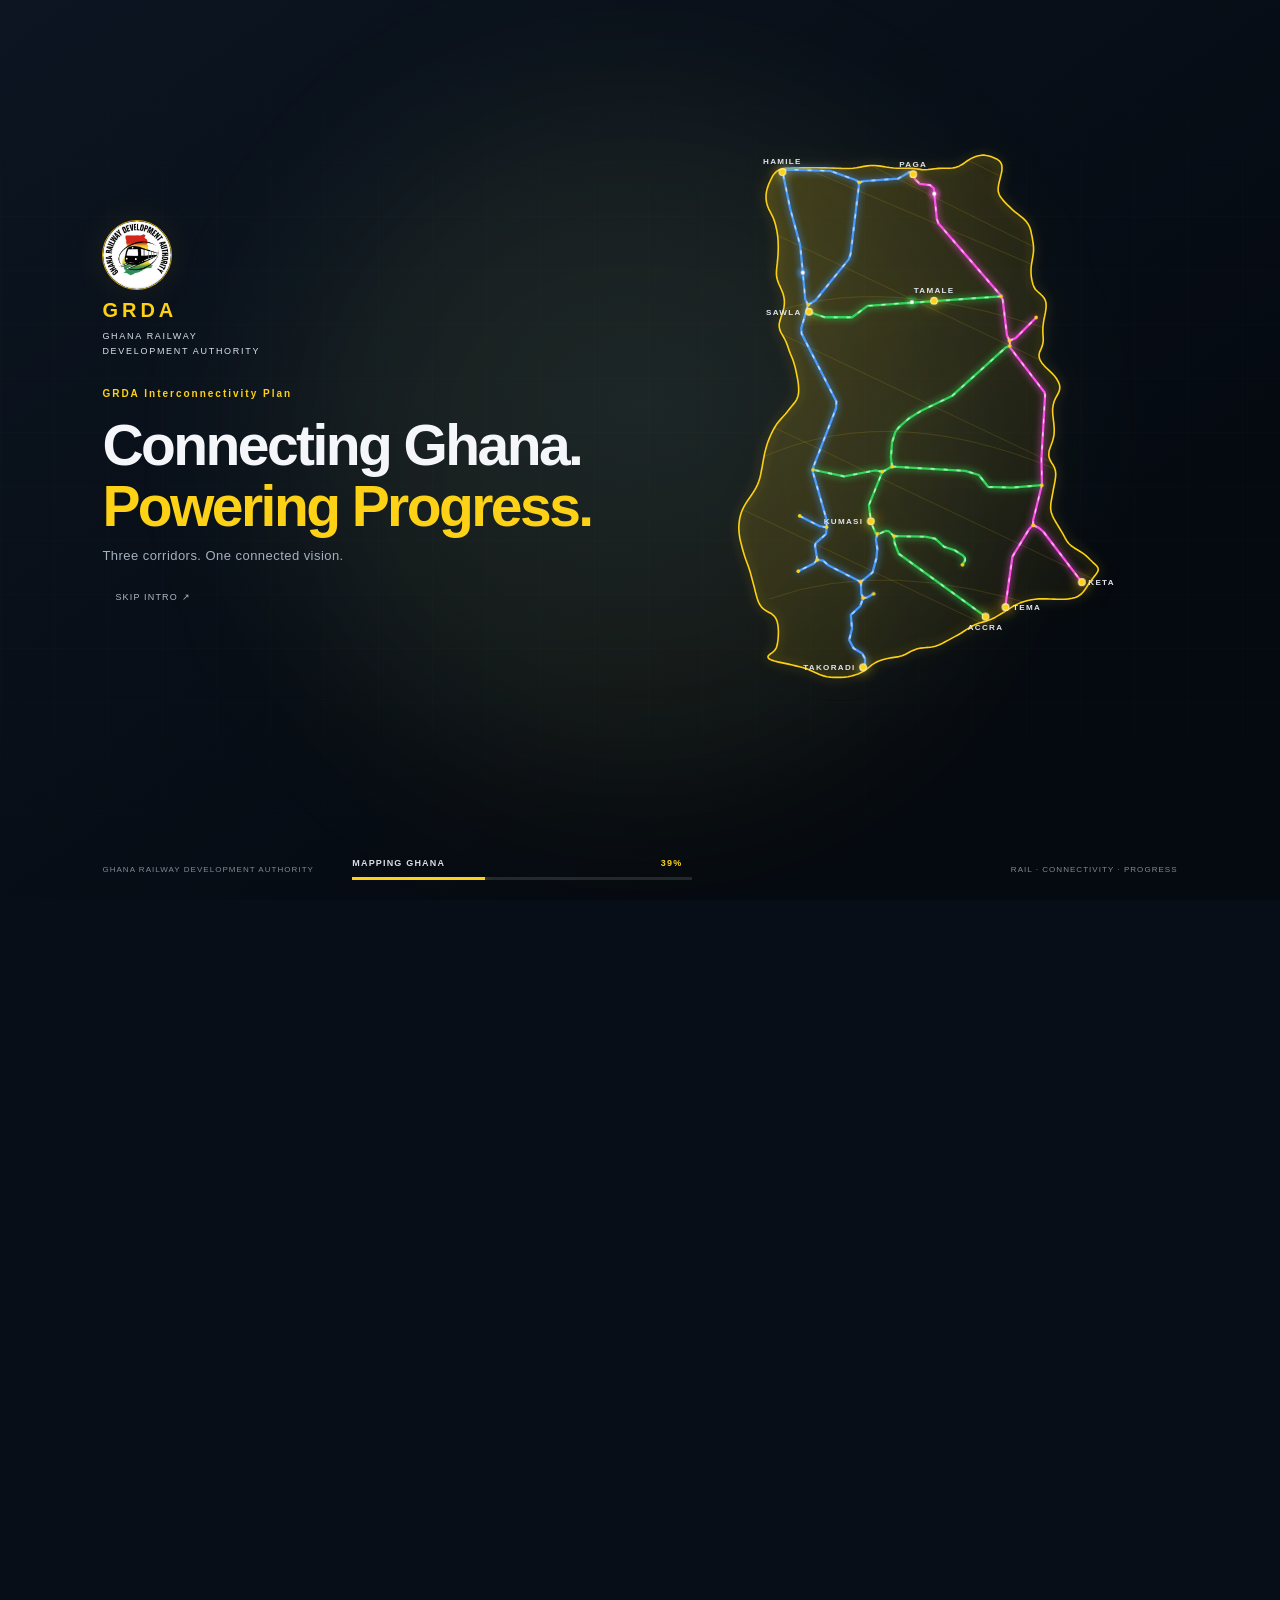
==== commit 155056c0: "few fixes" ====
--- a/index.html
+++ b/index.html
@@ -632,7 +632,7 @@
                         <span class="eyebrow-line"></span>
                         THE NATIONAL NETWORK
                     </p>
-                    <h2>Choose your corridor.</h2>
+                    <h2>Choose a corridor.</h2>
                 </div>
 
                 <p class="section-note">
@@ -992,7 +992,7 @@
             <a class="footer-brand" href="#home">GRDA</a>
             <p>GHANA RAILWAY DEVELOPMENT AUTHORITY</p>
             <p class="footer-note">
-                NATIONAL RAILWAY CORRIDOR VISUALIZATION PLATFORM
+                NATIONAL RAILWAY CORRIDOR VISUALIZATION APP
             </p>
         </footer>
     </main>
